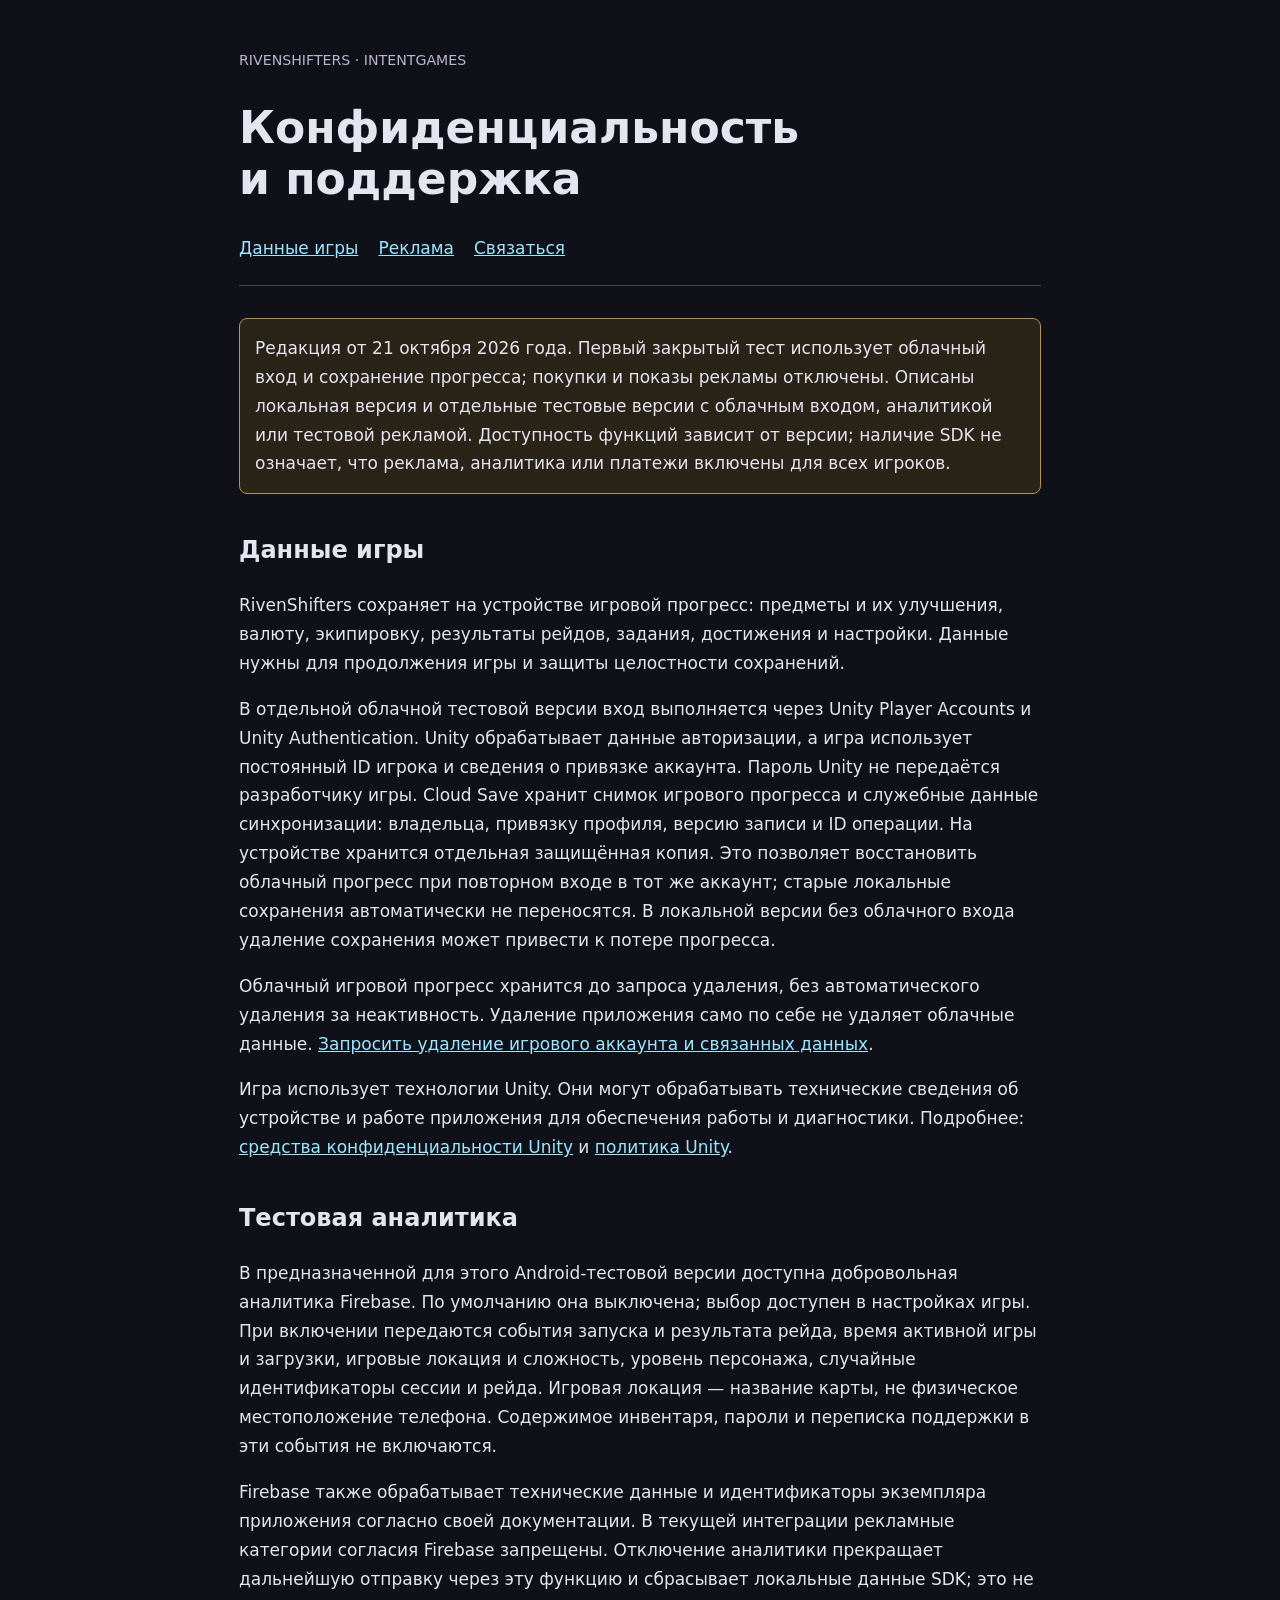
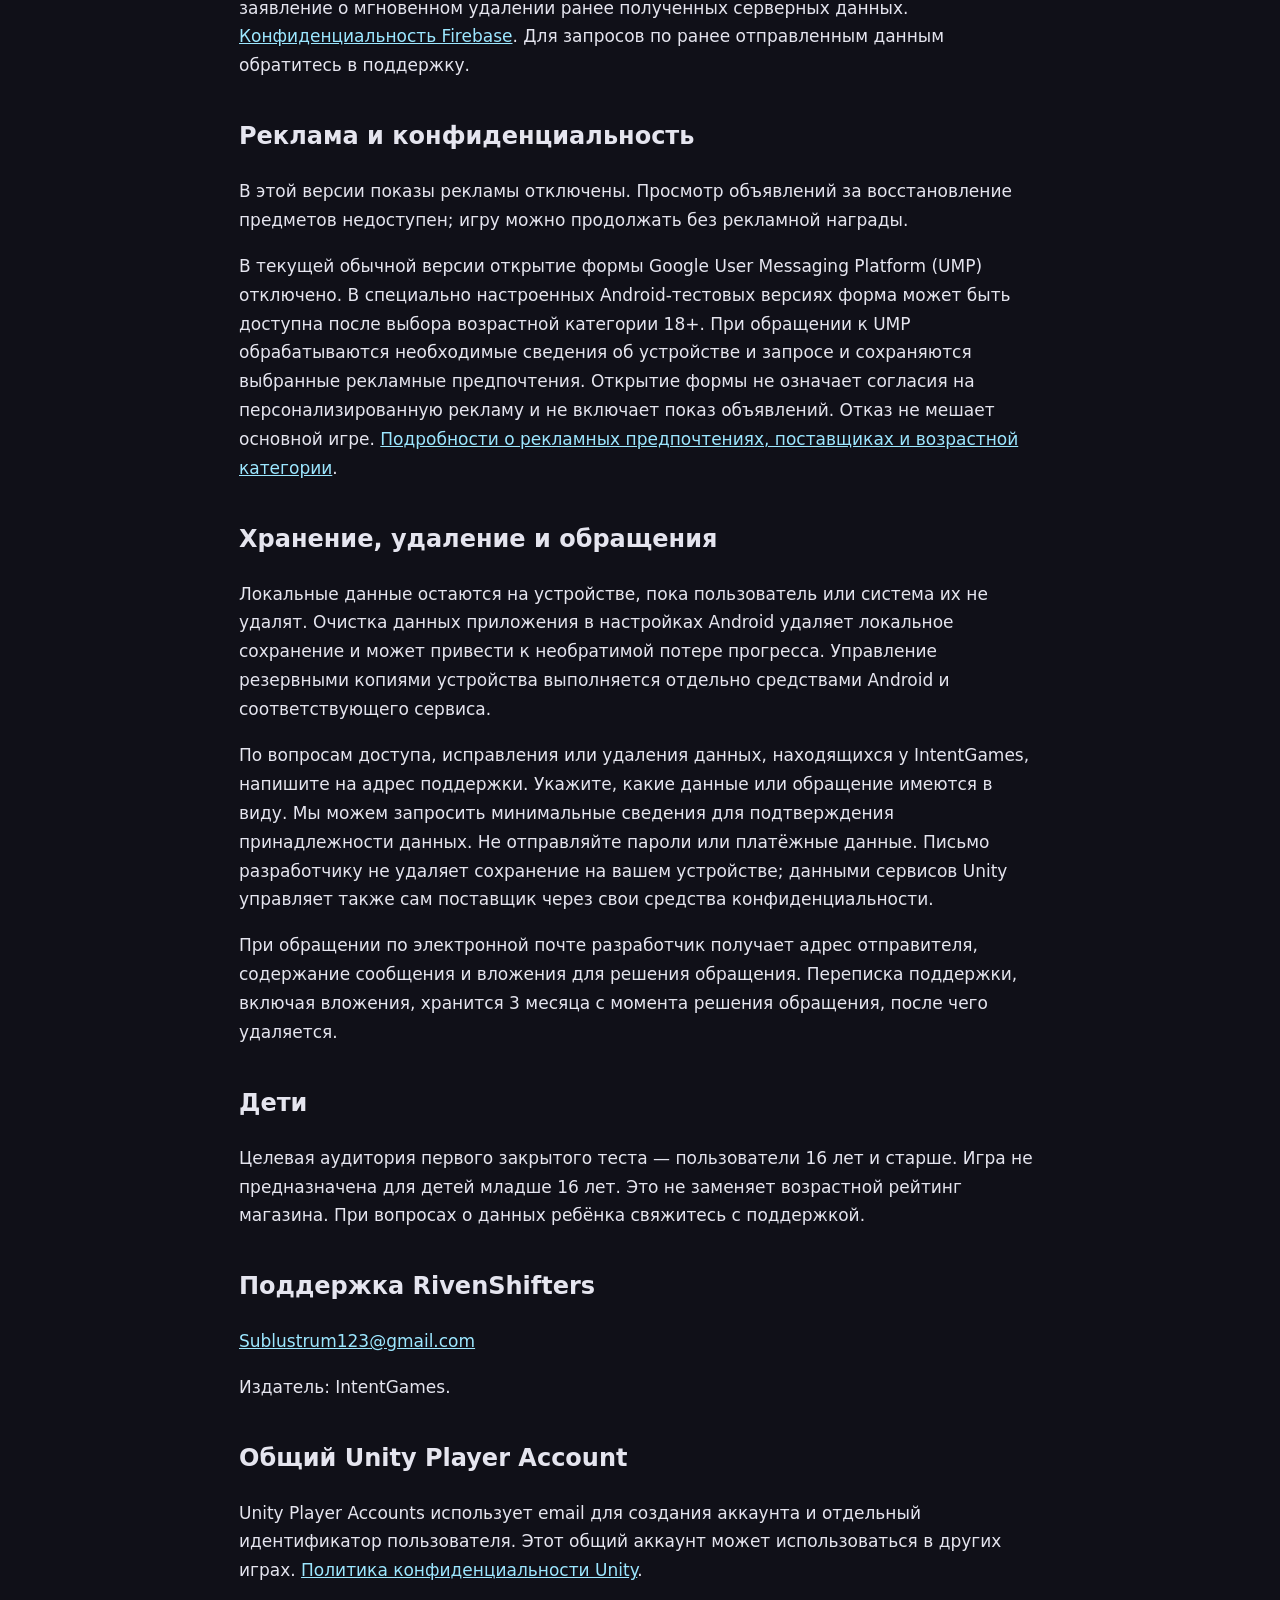
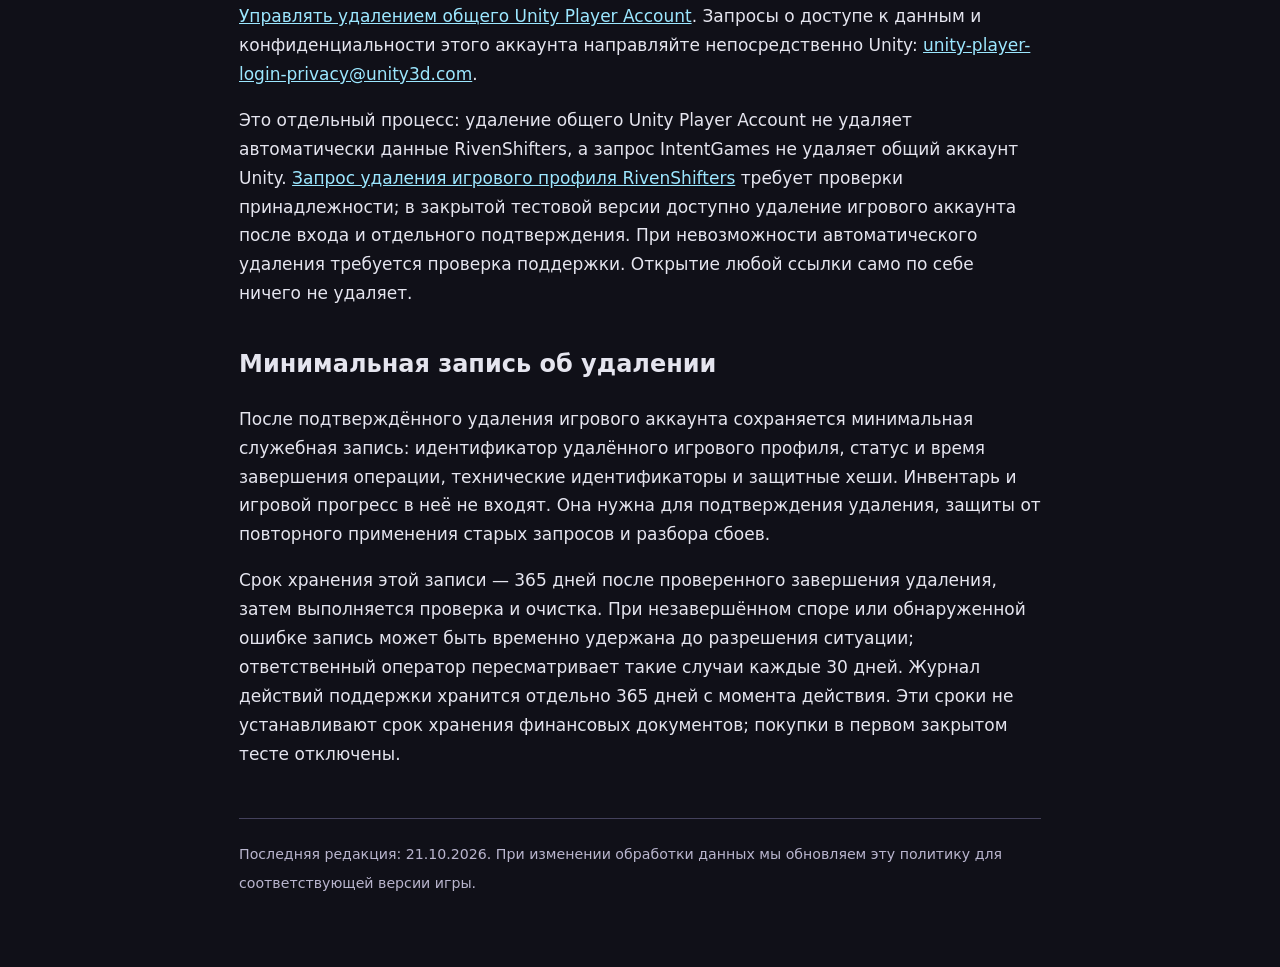
==== index.html @ ee4df98c "Clarify closed-test accounts, age audience and deletion retention" ====
<!doctype html>
<html lang="ru"><head><meta charset="utf-8"><meta name="viewport" content="width=device-width,initial-scale=1"><meta name="robots" content="noindex"><title>RivenShifters — конфиденциальность и поддержка</title>
<style>:root{color-scheme:dark}*{box-sizing:border-box}body{margin:0;background:#101018;color:#e5e5ef;font:17px/1.7 system-ui,sans-serif}main{max-width:850px;margin:auto;padding:45px 24px 70px}header{border-bottom:1px solid #44415c;padding-bottom:22px;margin-bottom:32px}h1{font-size:clamp(28px,6vw,44px);line-height:1.15}h2{font-size:24px;margin-top:36px}a{color:#9ce7ff}small{color:#b9b5ce}.notice{padding:15px;border:1px solid #ba924f;background:#292318;border-radius:8px}nav{display:flex;gap:20px;flex-wrap:wrap}section{scroll-margin-top:20px}footer{margin-top:50px;border-top:1px solid #44415c;padding-top:20px}</style></head>
<body><main><header><small>RIVENSHIFTERS · INTENTGAMES</small><h1>Конфиденциальность<br>и поддержка</h1><nav><a href="#privacy">Данные игры</a><a href="#ads">Реклама</a><a href="#contact">Связаться</a></nav></header>
<p class="notice">Редакция от 21 октября 2026 года. Первый закрытый тест использует облачный вход и сохранение прогресса; покупки и показы рекламы отключены. Описаны локальная версия и отдельные тестовые версии с облачным входом, аналитикой или тестовой рекламой. Доступность функций зависит от версии; наличие SDK не означает, что реклама, аналитика или платежи включены для всех игроков.</p>
<section id="privacy"><h2>Данные игры</h2><p>RivenShifters сохраняет на устройстве игровой прогресс: предметы и их улучшения, валюту, экипировку, результаты рейдов, задания, достижения и настройки. Данные нужны для продолжения игры и защиты целостности сохранений.</p><p>В отдельной облачной тестовой версии вход выполняется через Unity Player Accounts и Unity Authentication. Unity обрабатывает данные авторизации, а игра использует постоянный ID игрока и сведения о привязке аккаунта. Пароль Unity не передаётся разработчику игры. Cloud Save хранит снимок игрового прогресса и служебные данные синхронизации: владельца, привязку профиля, версию записи и ID операции. На устройстве хранится отдельная защищённая копия. Это позволяет восстановить облачный прогресс при повторном входе в тот же аккаунт; старые локальные сохранения автоматически не переносятся. В локальной версии без облачного входа удаление сохранения может привести к потере прогресса.</p><p>Облачный игровой прогресс хранится до запроса удаления, без автоматического удаления за неактивность. Удаление приложения само по себе не удаляет облачные данные. <a href="delete-account.html">Запросить удаление игрового аккаунта и связанных данных</a>.</p><p>Игра использует технологии Unity. Они могут обрабатывать технические сведения об устройстве и работе приложения для обеспечения работы и диагностики. Подробнее: <a href="https://unity.com/legal/game-player-and-app-user-privacy-faq">средства конфиденциальности Unity</a> и <a href="https://unity.com/legal/privacy-policy">политика Unity</a>.</p></section>
<section id="analytics"><h2>Тестовая аналитика</h2><p>В предназначенной для этого Android-тестовой версии доступна добровольная аналитика Firebase. По умолчанию она выключена; выбор доступен в настройках игры. При включении передаются события запуска и результата рейда, время активной игры и загрузки, игровые локация и сложность, уровень персонажа, случайные идентификаторы сессии и рейда. Игровая локация — название карты, не физическое местоположение телефона. Содержимое инвентаря, пароли и переписка поддержки в эти события не включаются.</p><p>Firebase также обрабатывает технические данные и идентификаторы экземпляра приложения согласно своей документации. В текущей интеграции рекламные категории согласия Firebase запрещены. Отключение аналитики прекращает дальнейшую отправку через эту функцию и сбрасывает локальные данные SDK; это не заявление о мгновенном удалении ранее полученных серверных данных. <a href="https://firebase.google.com/support/privacy">Конфиденциальность Firebase</a>. Для запросов по ранее отправленным данным обратитесь в поддержку.</p></section>
<section id="ads"><h2>Реклама и конфиденциальность</h2><p>В этой версии показы рекламы отключены. Просмотр объявлений за восстановление предметов недоступен; игру можно продолжать без рекламной награды.</p><p>В текущей обычной версии открытие формы Google User Messaging Platform (UMP) отключено. В специально настроенных Android-тестовых версиях форма может быть доступна после выбора возрастной категории 18+. При обращении к UMP обрабатываются необходимые сведения об устройстве и запросе и сохраняются выбранные рекламные предпочтения. Открытие формы не означает согласия на персонализированную рекламу и не включает показ объявлений. Отказ не мешает основной игре. <a href="rewarded-privacy.html">Подробности о рекламных предпочтениях, поставщиках и возрастной категории</a>.</p></section>
<section><h2>Хранение, удаление и обращения</h2><p>Локальные данные остаются на устройстве, пока пользователь или система их не удалят. Очистка данных приложения в настройках Android удаляет локальное сохранение и может привести к необратимой потере прогресса. Управление резервными копиями устройства выполняется отдельно средствами Android и соответствующего сервиса.</p><p>По вопросам доступа, исправления или удаления данных, находящихся у IntentGames, напишите на адрес поддержки. Укажите, какие данные или обращение имеются в виду. Мы можем запросить минимальные сведения для подтверждения принадлежности данных. Не отправляйте пароли или платёжные данные. Письмо разработчику не удаляет сохранение на вашем устройстве; данными сервисов Unity управляет также сам поставщик через свои средства конфиденциальности.</p><p>При обращении по электронной почте разработчик получает адрес отправителя, содержание сообщения и вложения для решения обращения. Переписка поддержки, включая вложения, хранится 3 месяца с момента решения обращения, после чего удаляется.</p></section>
<section><h2>Дети</h2><p>Целевая аудитория первого закрытого теста — пользователи 16 лет и старше. Игра не предназначена для детей младше 16 лет. Это не заменяет возрастной рейтинг магазина. При вопросах о данных ребёнка свяжитесь с поддержкой.</p></section>
<section id="contact"><h2>Поддержка RivenShifters</h2><p><a href="mailto:Sublustrum123@gmail.com">Sublustrum123@gmail.com</a></p><p>Издатель: IntentGames.</p></section>
<section id="unity-account"><h2>Общий Unity Player Account</h2><p>Unity Player Accounts использует email для создания аккаунта и отдельный идентификатор пользователя. Этот общий аккаунт может использоваться в других играх. <a href="https://unity.com/legal/privacy-policy">Политика конфиденциальности Unity</a>.</p><p><a href="https://player-account.unity.com/delete-account">Управлять удалением общего Unity Player Account</a>. Запросы о доступе к данным и конфиденциальности этого аккаунта направляйте непосредственно Unity: <a href="mailto:unity-player-login-privacy@unity3d.com">unity-player-login-privacy@unity3d.com</a>.</p><p>Это отдельный процесс: удаление общего Unity Player Account не удаляет автоматически данные RivenShifters, а запрос IntentGames не удаляет общий аккаунт Unity. <a href="delete-account.html">Запрос удаления игрового профиля RivenShifters</a> требует проверки принадлежности; в закрытой тестовой версии доступно удаление игрового аккаунта после входа и отдельного подтверждения. При невозможности автоматического удаления требуется проверка поддержки. Открытие любой ссылки само по себе ничего не удаляет.</p></section>
<section id="deletion-retention"><h2>Минимальная запись об удалении</h2><p>После подтверждённого удаления игрового аккаунта сохраняется минимальная служебная запись: идентификатор удалённого игрового профиля, статус и время завершения операции, технические идентификаторы и защитные хеши. Инвентарь и игровой прогресс в неё не входят. Она нужна для подтверждения удаления, защиты от повторного применения старых запросов и разбора сбоев.</p><p>Срок хранения этой записи — 365 дней после проверенного завершения удаления, затем выполняется проверка и очистка. При незавершённом споре или обнаруженной ошибке запись может быть временно удержана до разрешения ситуации; ответственный оператор пересматривает такие случаи каждые 30 дней. Журнал действий поддержки хранится отдельно 365 дней с момента действия. Эти сроки не устанавливают срок хранения финансовых документов; покупки в первом закрытом тесте отключены.</p></section><footer><small>Последняя редакция: 21.10.2026. При изменении обработки данных мы обновляем эту политику для соответствующей версии игры.</small></footer></main></body></html>
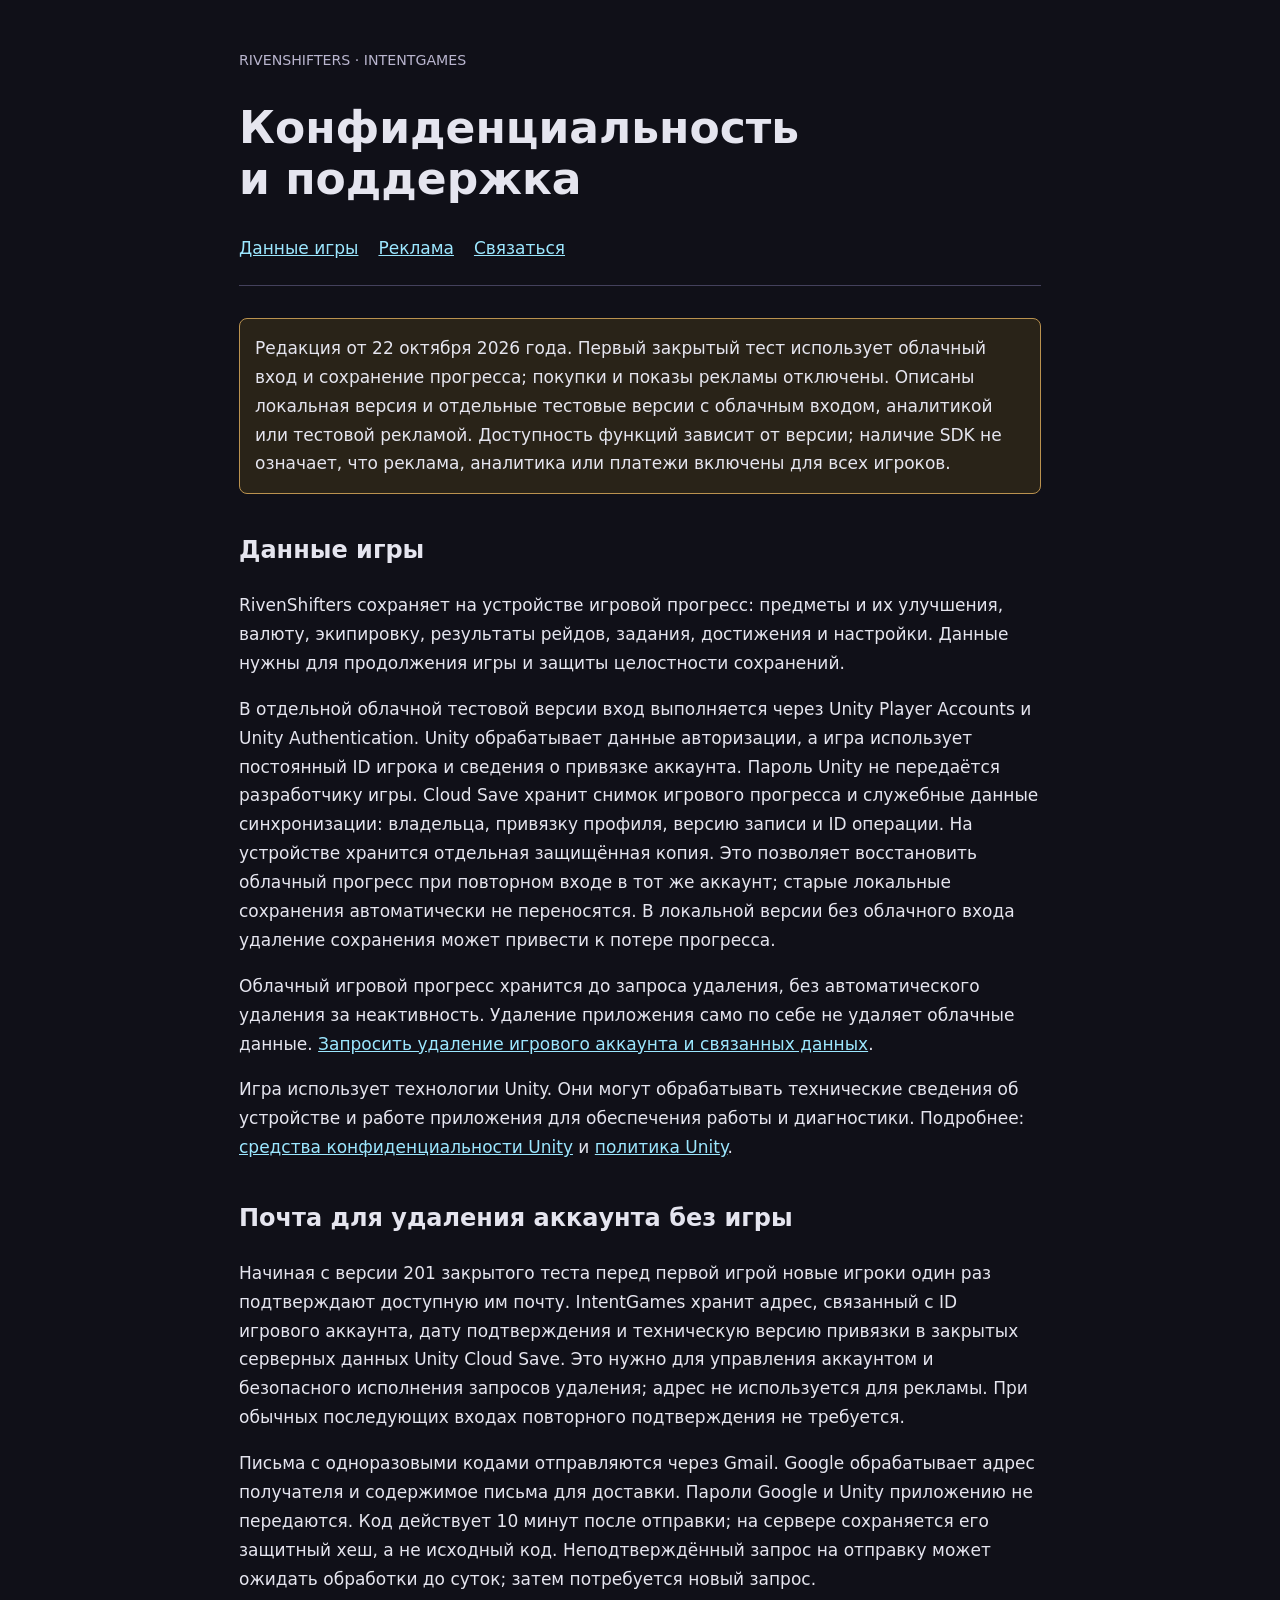
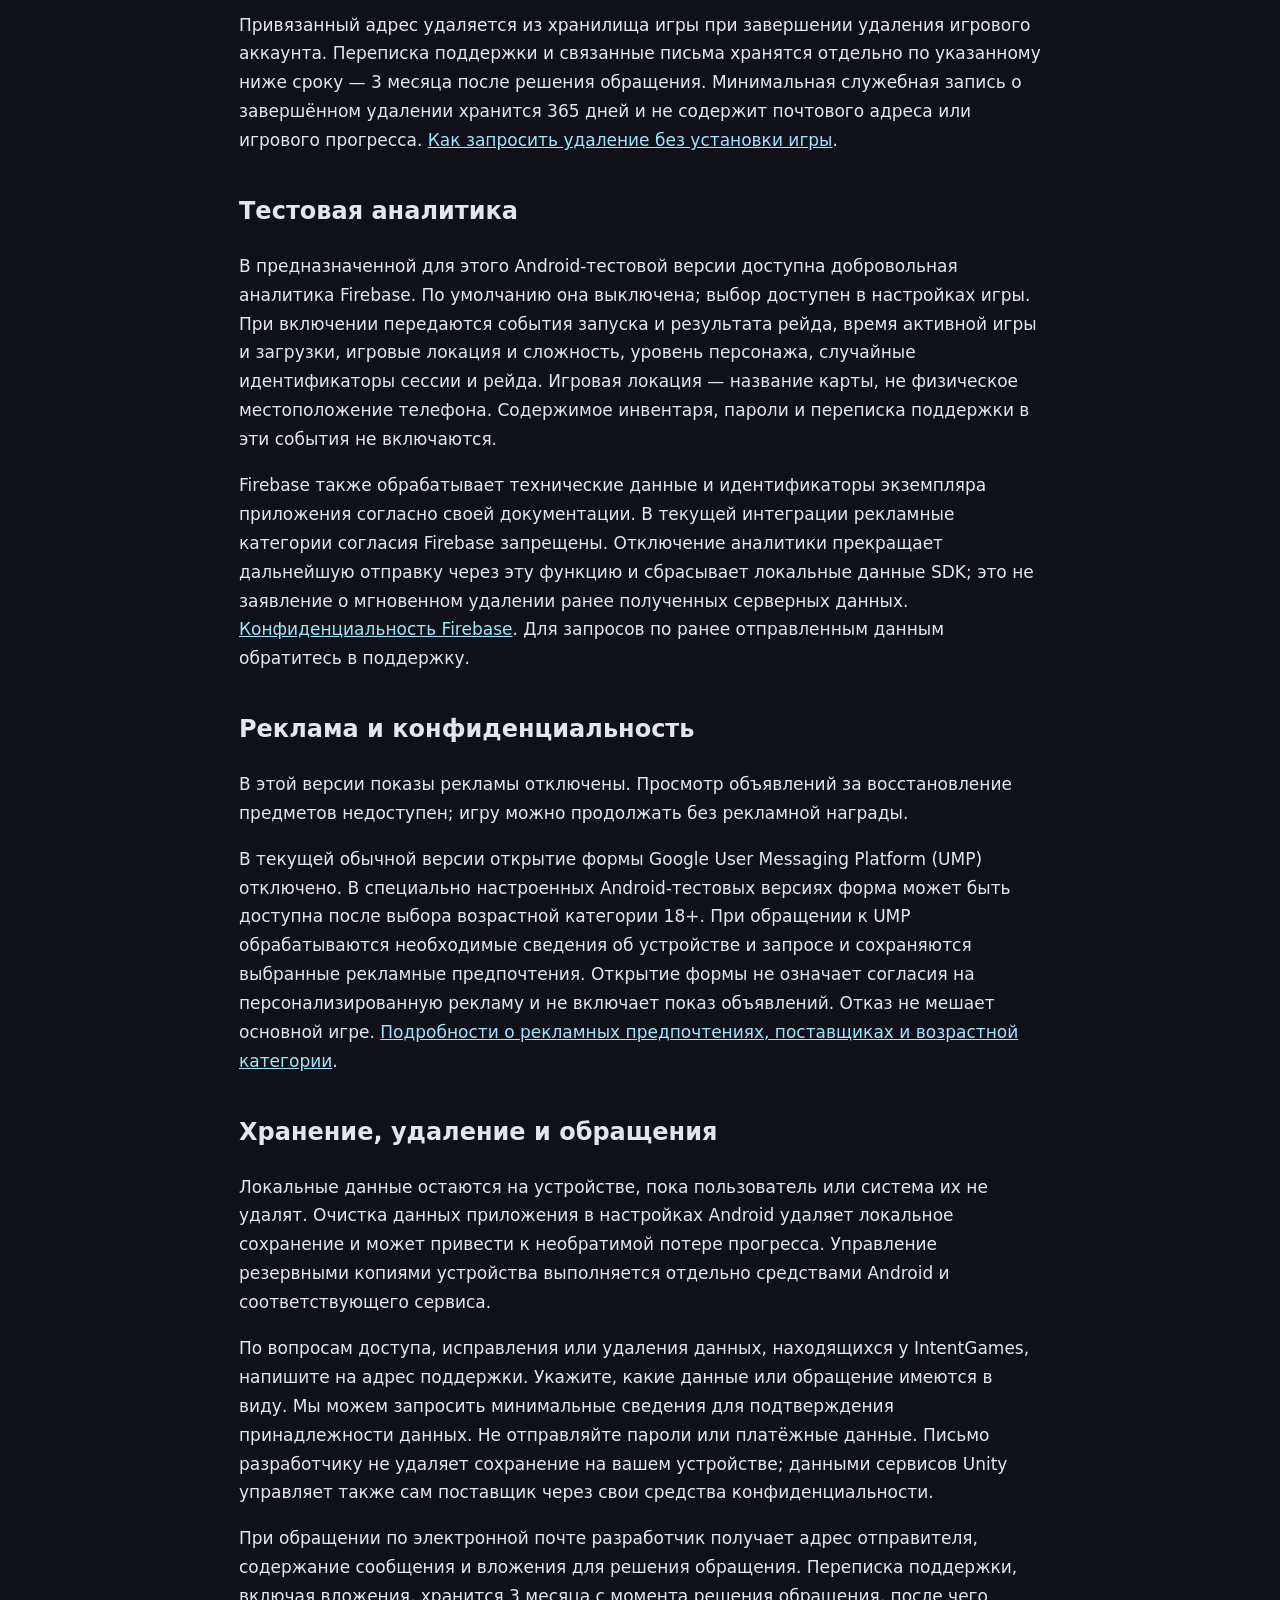
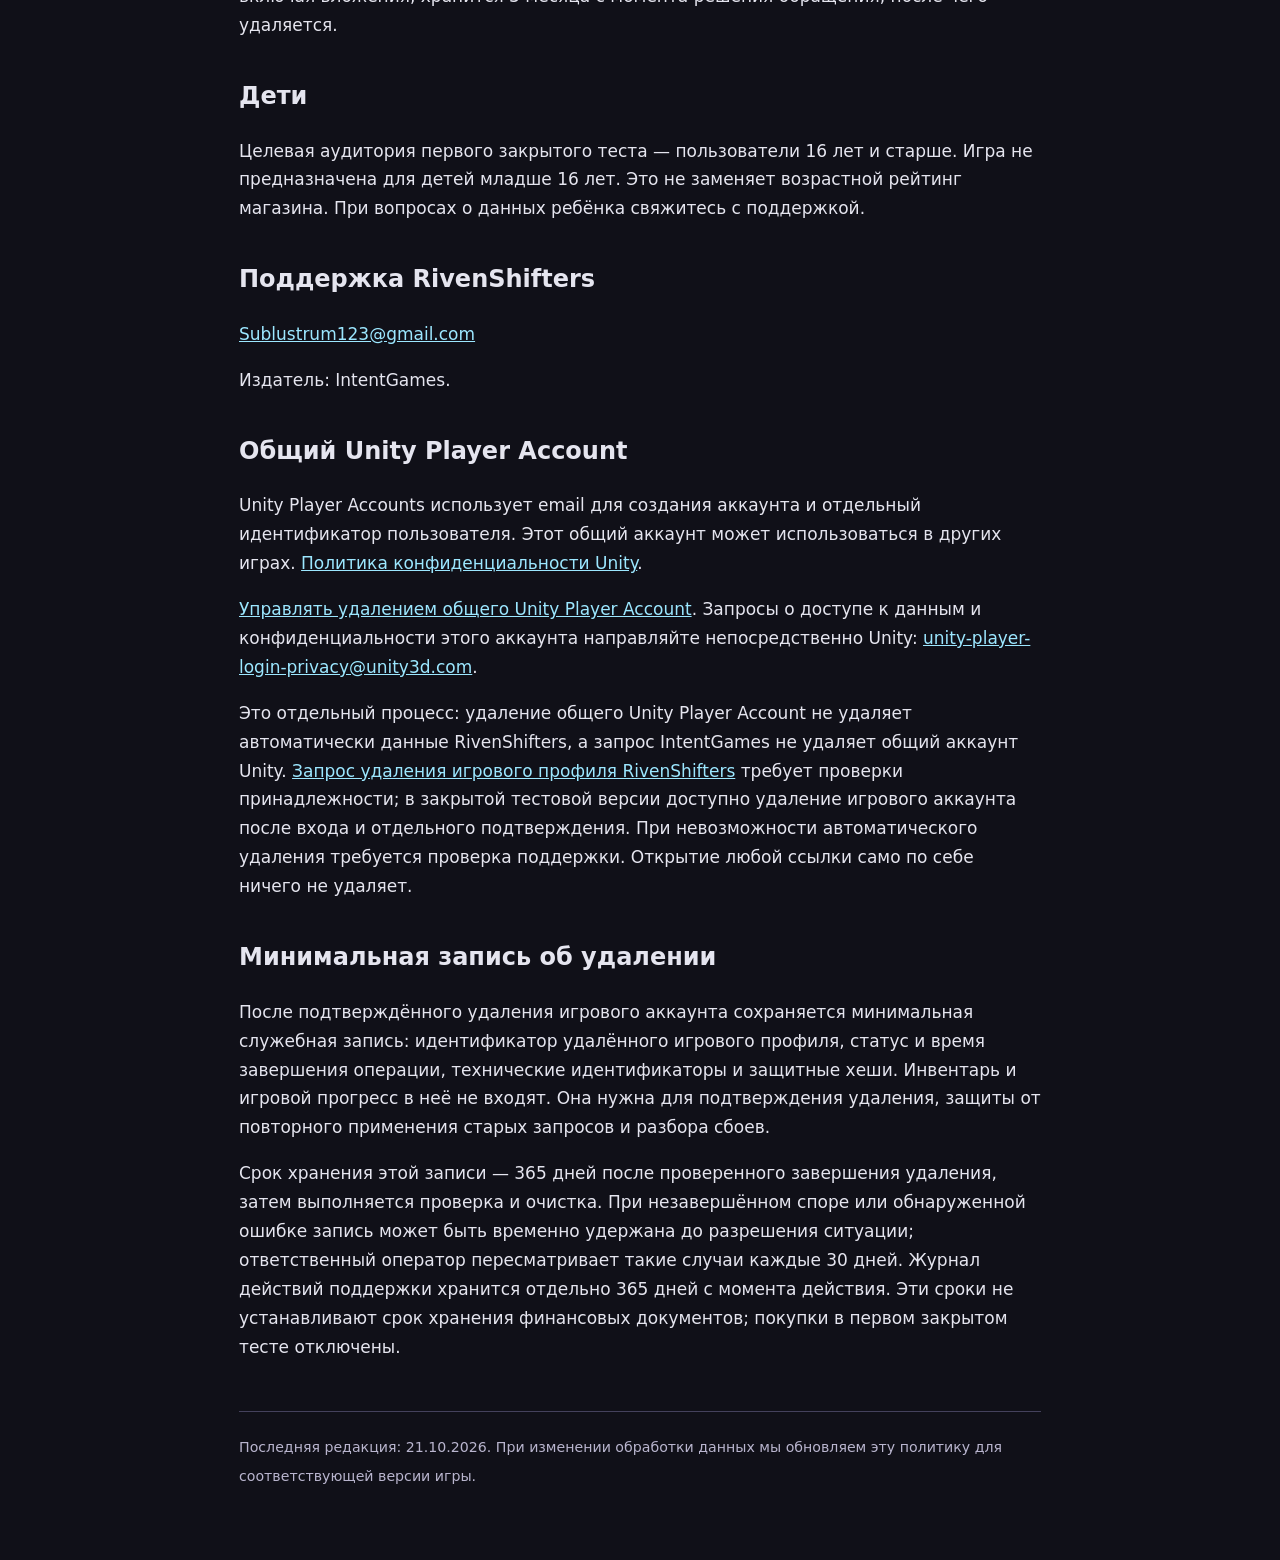
==== commit e2a7e567: "Disclose one-time recovery email verification and deletion handling" ====
--- a/index.html
+++ b/index.html
@@ -2,9 +2,9 @@
 <html lang="ru"><head><meta charset="utf-8"><meta name="viewport" content="width=device-width,initial-scale=1"><meta name="robots" content="noindex"><title>RivenShifters — конфиденциальность и поддержка</title>
 <style>:root{color-scheme:dark}*{box-sizing:border-box}body{margin:0;background:#101018;color:#e5e5ef;font:17px/1.7 system-ui,sans-serif}main{max-width:850px;margin:auto;padding:45px 24px 70px}header{border-bottom:1px solid #44415c;padding-bottom:22px;margin-bottom:32px}h1{font-size:clamp(28px,6vw,44px);line-height:1.15}h2{font-size:24px;margin-top:36px}a{color:#9ce7ff}small{color:#b9b5ce}.notice{padding:15px;border:1px solid #ba924f;background:#292318;border-radius:8px}nav{display:flex;gap:20px;flex-wrap:wrap}section{scroll-margin-top:20px}footer{margin-top:50px;border-top:1px solid #44415c;padding-top:20px}</style></head>
 <body><main><header><small>RIVENSHIFTERS · INTENTGAMES</small><h1>Конфиденциальность<br>и поддержка</h1><nav><a href="#privacy">Данные игры</a><a href="#ads">Реклама</a><a href="#contact">Связаться</a></nav></header>
-<p class="notice">Редакция от 21 октября 2026 года. Первый закрытый тест использует облачный вход и сохранение прогресса; покупки и показы рекламы отключены. Описаны локальная версия и отдельные тестовые версии с облачным входом, аналитикой или тестовой рекламой. Доступность функций зависит от версии; наличие SDK не означает, что реклама, аналитика или платежи включены для всех игроков.</p>
+<p class="notice">Редакция от 22 октября 2026 года. Первый закрытый тест использует облачный вход и сохранение прогресса; покупки и показы рекламы отключены. Описаны локальная версия и отдельные тестовые версии с облачным входом, аналитикой или тестовой рекламой. Доступность функций зависит от версии; наличие SDK не означает, что реклама, аналитика или платежи включены для всех игроков.</p>
 <section id="privacy"><h2>Данные игры</h2><p>RivenShifters сохраняет на устройстве игровой прогресс: предметы и их улучшения, валюту, экипировку, результаты рейдов, задания, достижения и настройки. Данные нужны для продолжения игры и защиты целостности сохранений.</p><p>В отдельной облачной тестовой версии вход выполняется через Unity Player Accounts и Unity Authentication. Unity обрабатывает данные авторизации, а игра использует постоянный ID игрока и сведения о привязке аккаунта. Пароль Unity не передаётся разработчику игры. Cloud Save хранит снимок игрового прогресса и служебные данные синхронизации: владельца, привязку профиля, версию записи и ID операции. На устройстве хранится отдельная защищённая копия. Это позволяет восстановить облачный прогресс при повторном входе в тот же аккаунт; старые локальные сохранения автоматически не переносятся. В локальной версии без облачного входа удаление сохранения может привести к потере прогресса.</p><p>Облачный игровой прогресс хранится до запроса удаления, без автоматического удаления за неактивность. Удаление приложения само по себе не удаляет облачные данные. <a href="delete-account.html">Запросить удаление игрового аккаунта и связанных данных</a>.</p><p>Игра использует технологии Unity. Они могут обрабатывать технические сведения об устройстве и работе приложения для обеспечения работы и диагностики. Подробнее: <a href="https://unity.com/legal/game-player-and-app-user-privacy-faq">средства конфиденциальности Unity</a> и <a href="https://unity.com/legal/privacy-policy">политика Unity</a>.</p></section>
-<section id="analytics"><h2>Тестовая аналитика</h2><p>В предназначенной для этого Android-тестовой версии доступна добровольная аналитика Firebase. По умолчанию она выключена; выбор доступен в настройках игры. При включении передаются события запуска и результата рейда, время активной игры и загрузки, игровые локация и сложность, уровень персонажа, случайные идентификаторы сессии и рейда. Игровая локация — название карты, не физическое местоположение телефона. Содержимое инвентаря, пароли и переписка поддержки в эти события не включаются.</p><p>Firebase также обрабатывает технические данные и идентификаторы экземпляра приложения согласно своей документации. В текущей интеграции рекламные категории согласия Firebase запрещены. Отключение аналитики прекращает дальнейшую отправку через эту функцию и сбрасывает локальные данные SDK; это не заявление о мгновенном удалении ранее полученных серверных данных. <a href="https://firebase.google.com/support/privacy">Конфиденциальность Firebase</a>. Для запросов по ранее отправленным данным обратитесь в поддержку.</p></section>
+<section id="recovery-email"><h2>Почта для удаления аккаунта без игры</h2><p>Начиная с версии 201 закрытого теста перед первой игрой новые игроки один раз подтверждают доступную им почту. IntentGames хранит адрес, связанный с ID игрового аккаунта, дату подтверждения и техническую версию привязки в закрытых серверных данных Unity Cloud Save. Это нужно для управления аккаунтом и безопасного исполнения запросов удаления; адрес не используется для рекламы. При обычных последующих входах повторного подтверждения не требуется.</p><p>Письма с одноразовыми кодами отправляются через Gmail. Google обрабатывает адрес получателя и содержимое письма для доставки. Пароли Google и Unity приложению не передаются. Код действует 10 минут после отправки; на сервере сохраняется его защитный хеш, а не исходный код. Неподтверждённый запрос на отправку может ожидать обработки до суток; затем потребуется новый запрос.</p><p>Привязанный адрес удаляется из хранилища игры при завершении удаления игрового аккаунта. Переписка поддержки и связанные письма хранятся отдельно по указанному ниже сроку — 3 месяца после решения обращения. Минимальная служебная запись о завершённом удалении хранится 365 дней и не содержит почтового адреса или игрового прогресса. <a href="delete-account.html">Как запросить удаление без установки игры</a>.</p></section><section id="analytics"><h2>Тестовая аналитика</h2><p>В предназначенной для этого Android-тестовой версии доступна добровольная аналитика Firebase. По умолчанию она выключена; выбор доступен в настройках игры. При включении передаются события запуска и результата рейда, время активной игры и загрузки, игровые локация и сложность, уровень персонажа, случайные идентификаторы сессии и рейда. Игровая локация — название карты, не физическое местоположение телефона. Содержимое инвентаря, пароли и переписка поддержки в эти события не включаются.</p><p>Firebase также обрабатывает технические данные и идентификаторы экземпляра приложения согласно своей документации. В текущей интеграции рекламные категории согласия Firebase запрещены. Отключение аналитики прекращает дальнейшую отправку через эту функцию и сбрасывает локальные данные SDK; это не заявление о мгновенном удалении ранее полученных серверных данных. <a href="https://firebase.google.com/support/privacy">Конфиденциальность Firebase</a>. Для запросов по ранее отправленным данным обратитесь в поддержку.</p></section>
 <section id="ads"><h2>Реклама и конфиденциальность</h2><p>В этой версии показы рекламы отключены. Просмотр объявлений за восстановление предметов недоступен; игру можно продолжать без рекламной награды.</p><p>В текущей обычной версии открытие формы Google User Messaging Platform (UMP) отключено. В специально настроенных Android-тестовых версиях форма может быть доступна после выбора возрастной категории 18+. При обращении к UMP обрабатываются необходимые сведения об устройстве и запросе и сохраняются выбранные рекламные предпочтения. Открытие формы не означает согласия на персонализированную рекламу и не включает показ объявлений. Отказ не мешает основной игре. <a href="rewarded-privacy.html">Подробности о рекламных предпочтениях, поставщиках и возрастной категории</a>.</p></section>
 <section><h2>Хранение, удаление и обращения</h2><p>Локальные данные остаются на устройстве, пока пользователь или система их не удалят. Очистка данных приложения в настройках Android удаляет локальное сохранение и может привести к необратимой потере прогресса. Управление резервными копиями устройства выполняется отдельно средствами Android и соответствующего сервиса.</p><p>По вопросам доступа, исправления или удаления данных, находящихся у IntentGames, напишите на адрес поддержки. Укажите, какие данные или обращение имеются в виду. Мы можем запросить минимальные сведения для подтверждения принадлежности данных. Не отправляйте пароли или платёжные данные. Письмо разработчику не удаляет сохранение на вашем устройстве; данными сервисов Unity управляет также сам поставщик через свои средства конфиденциальности.</p><p>При обращении по электронной почте разработчик получает адрес отправителя, содержание сообщения и вложения для решения обращения. Переписка поддержки, включая вложения, хранится 3 месяца с момента решения обращения, после чего удаляется.</p></section>
 <section><h2>Дети</h2><p>Целевая аудитория первого закрытого теста — пользователи 16 лет и старше. Игра не предназначена для детей младше 16 лет. Это не заменяет возрастной рейтинг магазина. При вопросах о данных ребёнка свяжитесь с поддержкой.</p></section>
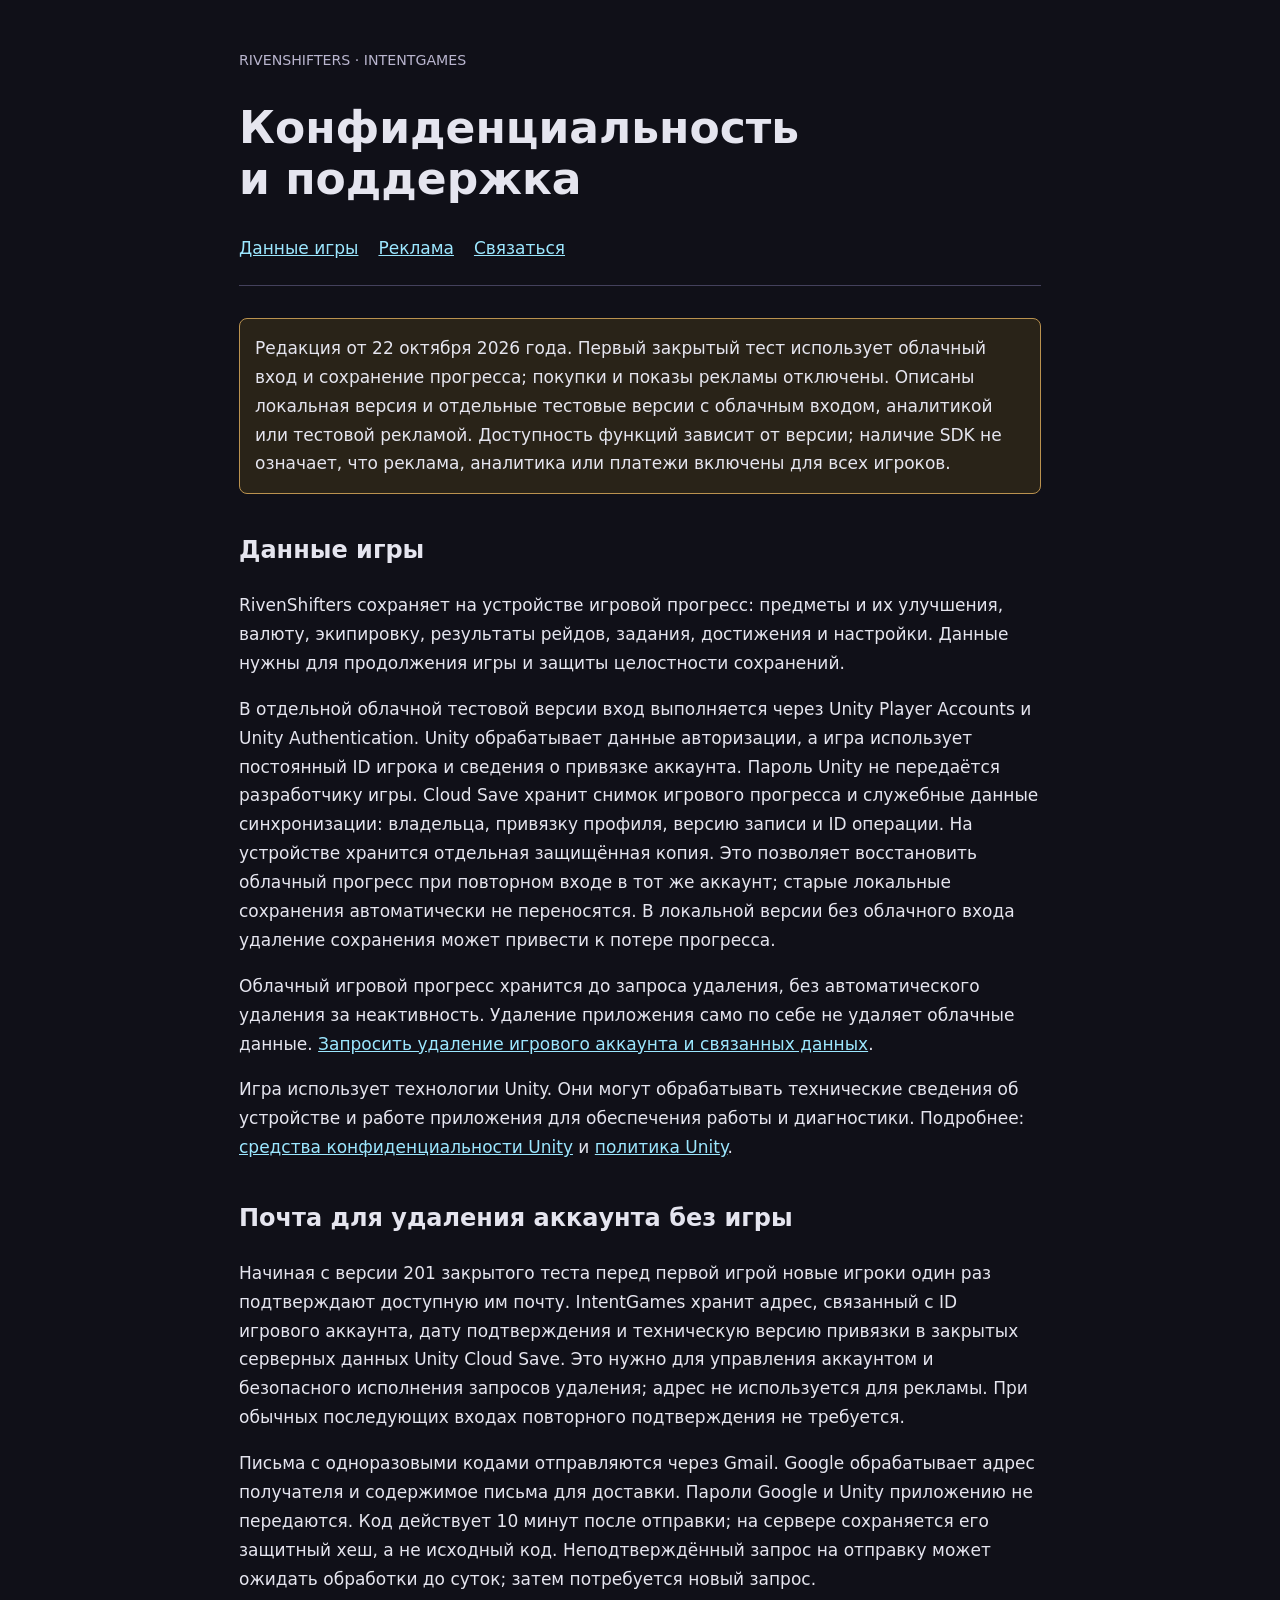
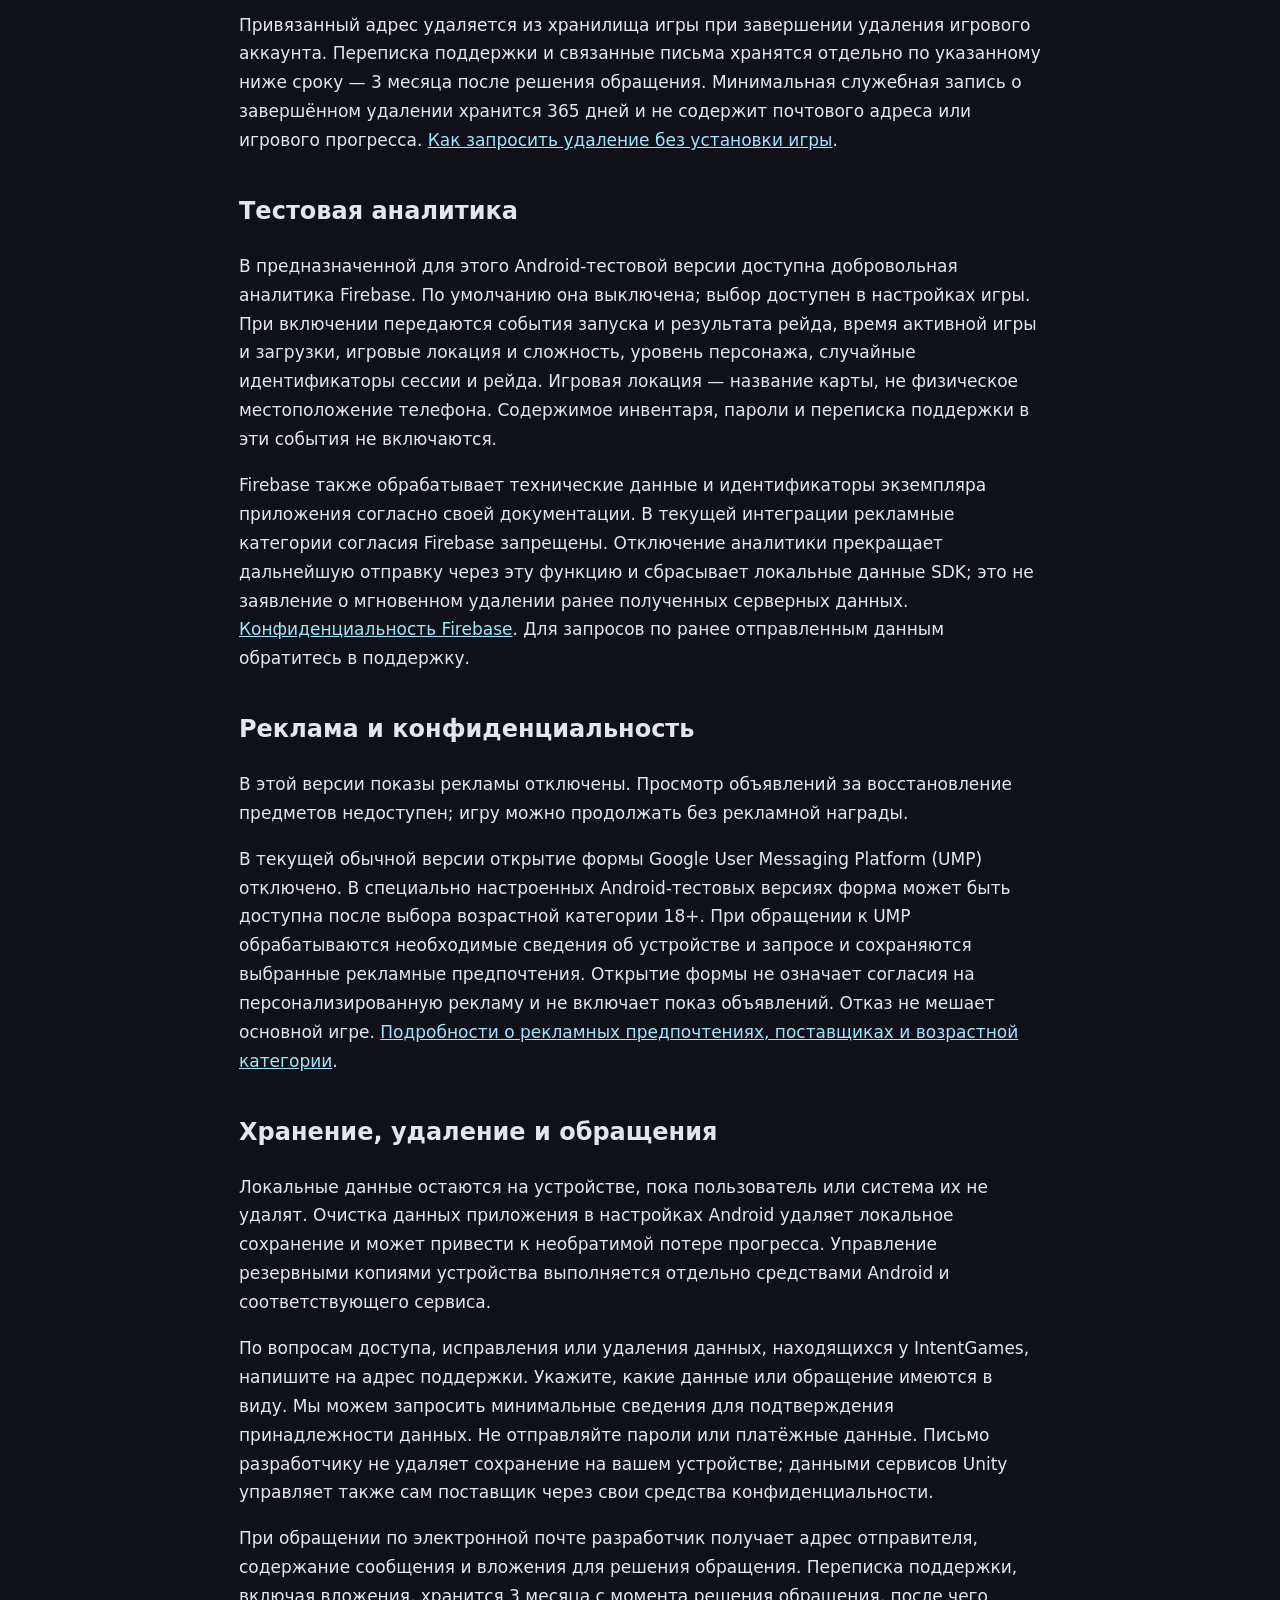
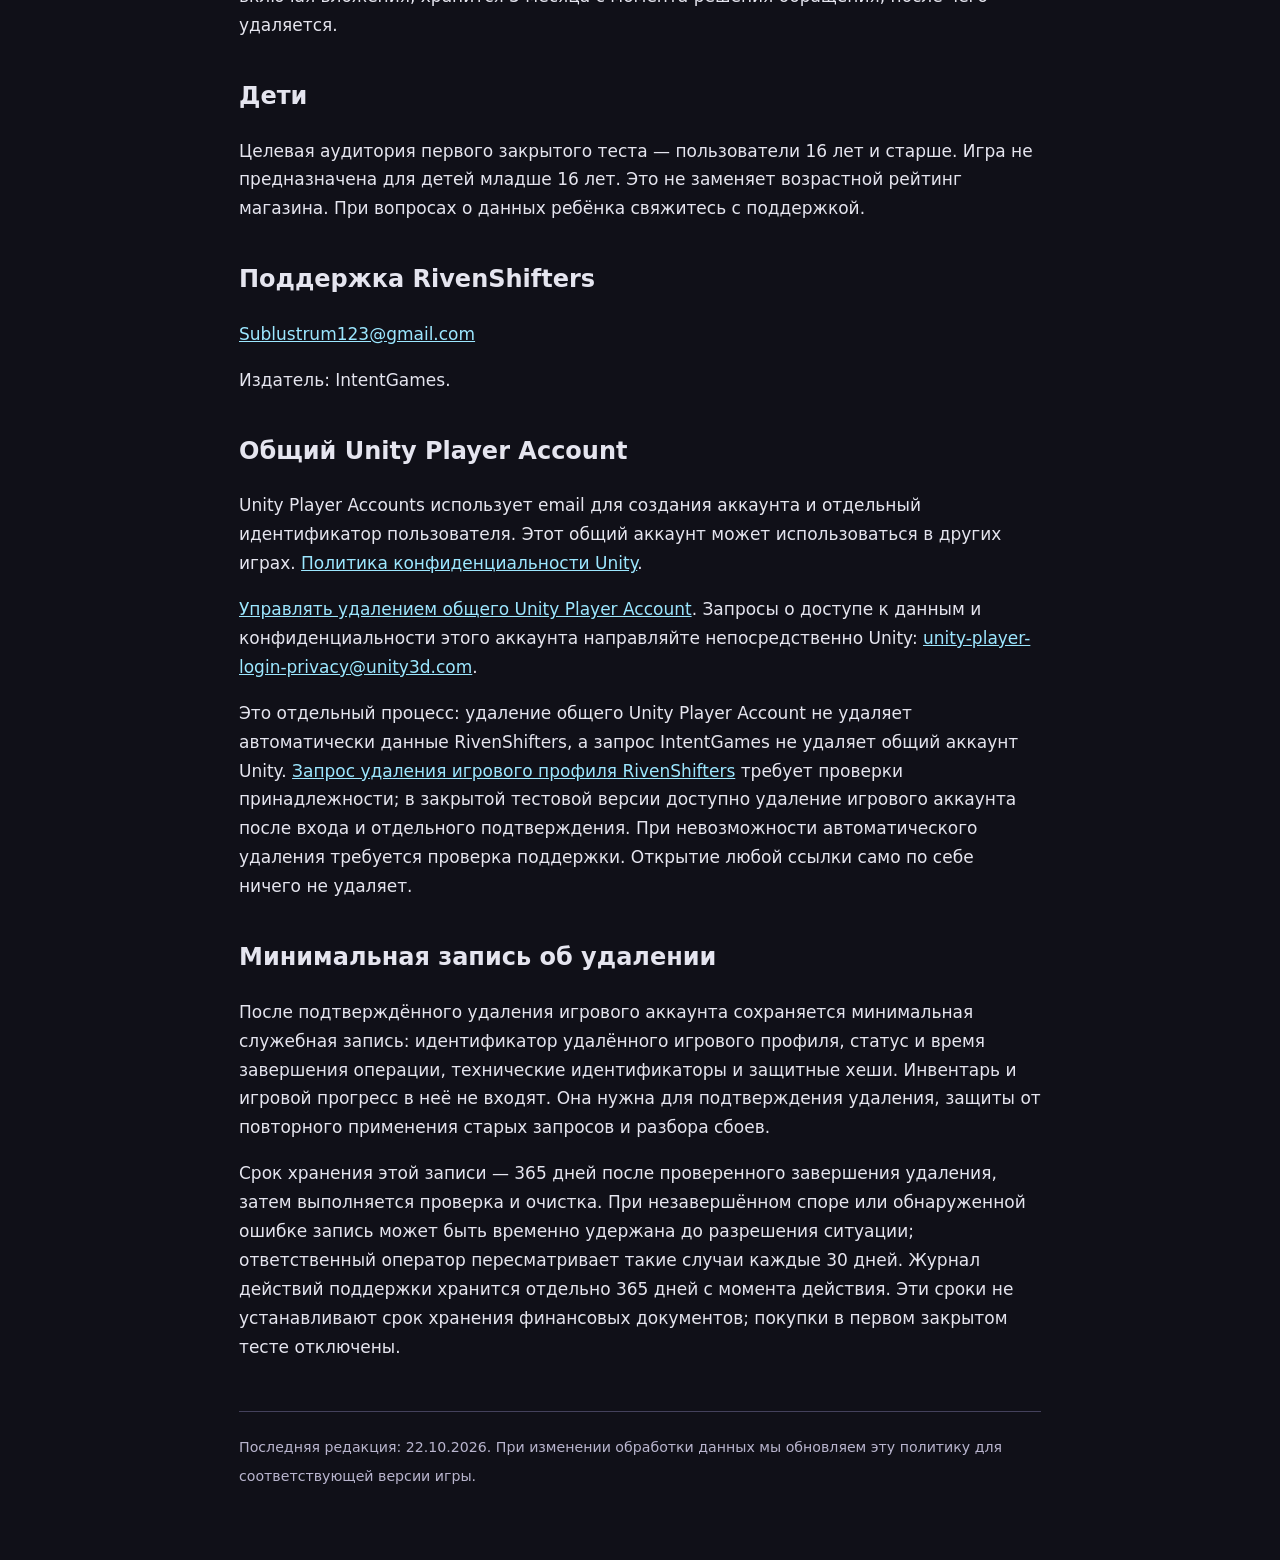
==== commit f6113c5f: "Align privacy revision date with October 22 update" ====
--- a/index.html
+++ b/index.html
@@ -10,7 +10,7 @@
 <section><h2>Дети</h2><p>Целевая аудитория первого закрытого теста — пользователи 16 лет и старше. Игра не предназначена для детей младше 16 лет. Это не заменяет возрастной рейтинг магазина. При вопросах о данных ребёнка свяжитесь с поддержкой.</p></section>
 <section id="contact"><h2>Поддержка RivenShifters</h2><p><a href="mailto:Sublustrum123@gmail.com">Sublustrum123@gmail.com</a></p><p>Издатель: IntentGames.</p></section>
 <section id="unity-account"><h2>Общий Unity Player Account</h2><p>Unity Player Accounts использует email для создания аккаунта и отдельный идентификатор пользователя. Этот общий аккаунт может использоваться в других играх. <a href="https://unity.com/legal/privacy-policy">Политика конфиденциальности Unity</a>.</p><p><a href="https://player-account.unity.com/delete-account">Управлять удалением общего Unity Player Account</a>. Запросы о доступе к данным и конфиденциальности этого аккаунта направляйте непосредственно Unity: <a href="mailto:unity-player-login-privacy@unity3d.com">unity-player-login-privacy@unity3d.com</a>.</p><p>Это отдельный процесс: удаление общего Unity Player Account не удаляет автоматически данные RivenShifters, а запрос IntentGames не удаляет общий аккаунт Unity. <a href="delete-account.html">Запрос удаления игрового профиля RivenShifters</a> требует проверки принадлежности; в закрытой тестовой версии доступно удаление игрового аккаунта после входа и отдельного подтверждения. При невозможности автоматического удаления требуется проверка поддержки. Открытие любой ссылки само по себе ничего не удаляет.</p></section>
-<section id="deletion-retention"><h2>Минимальная запись об удалении</h2><p>После подтверждённого удаления игрового аккаунта сохраняется минимальная служебная запись: идентификатор удалённого игрового профиля, статус и время завершения операции, технические идентификаторы и защитные хеши. Инвентарь и игровой прогресс в неё не входят. Она нужна для подтверждения удаления, защиты от повторного применения старых запросов и разбора сбоев.</p><p>Срок хранения этой записи — 365 дней после проверенного завершения удаления, затем выполняется проверка и очистка. При незавершённом споре или обнаруженной ошибке запись может быть временно удержана до разрешения ситуации; ответственный оператор пересматривает такие случаи каждые 30 дней. Журнал действий поддержки хранится отдельно 365 дней с момента действия. Эти сроки не устанавливают срок хранения финансовых документов; покупки в первом закрытом тесте отключены.</p></section><footer><small>Последняя редакция: 21.10.2026. При изменении обработки данных мы обновляем эту политику для соответствующей версии игры.</small></footer></main></body></html>
+<section id="deletion-retention"><h2>Минимальная запись об удалении</h2><p>После подтверждённого удаления игрового аккаунта сохраняется минимальная служебная запись: идентификатор удалённого игрового профиля, статус и время завершения операции, технические идентификаторы и защитные хеши. Инвентарь и игровой прогресс в неё не входят. Она нужна для подтверждения удаления, защиты от повторного применения старых запросов и разбора сбоев.</p><p>Срок хранения этой записи — 365 дней после проверенного завершения удаления, затем выполняется проверка и очистка. При незавершённом споре или обнаруженной ошибке запись может быть временно удержана до разрешения ситуации; ответственный оператор пересматривает такие случаи каждые 30 дней. Журнал действий поддержки хранится отдельно 365 дней с момента действия. Эти сроки не устанавливают срок хранения финансовых документов; покупки в первом закрытом тесте отключены.</p></section><footer><small>Последняя редакция: 22.10.2026. При изменении обработки данных мы обновляем эту политику для соответствующей версии игры.</small></footer></main></body></html>
 
 
 
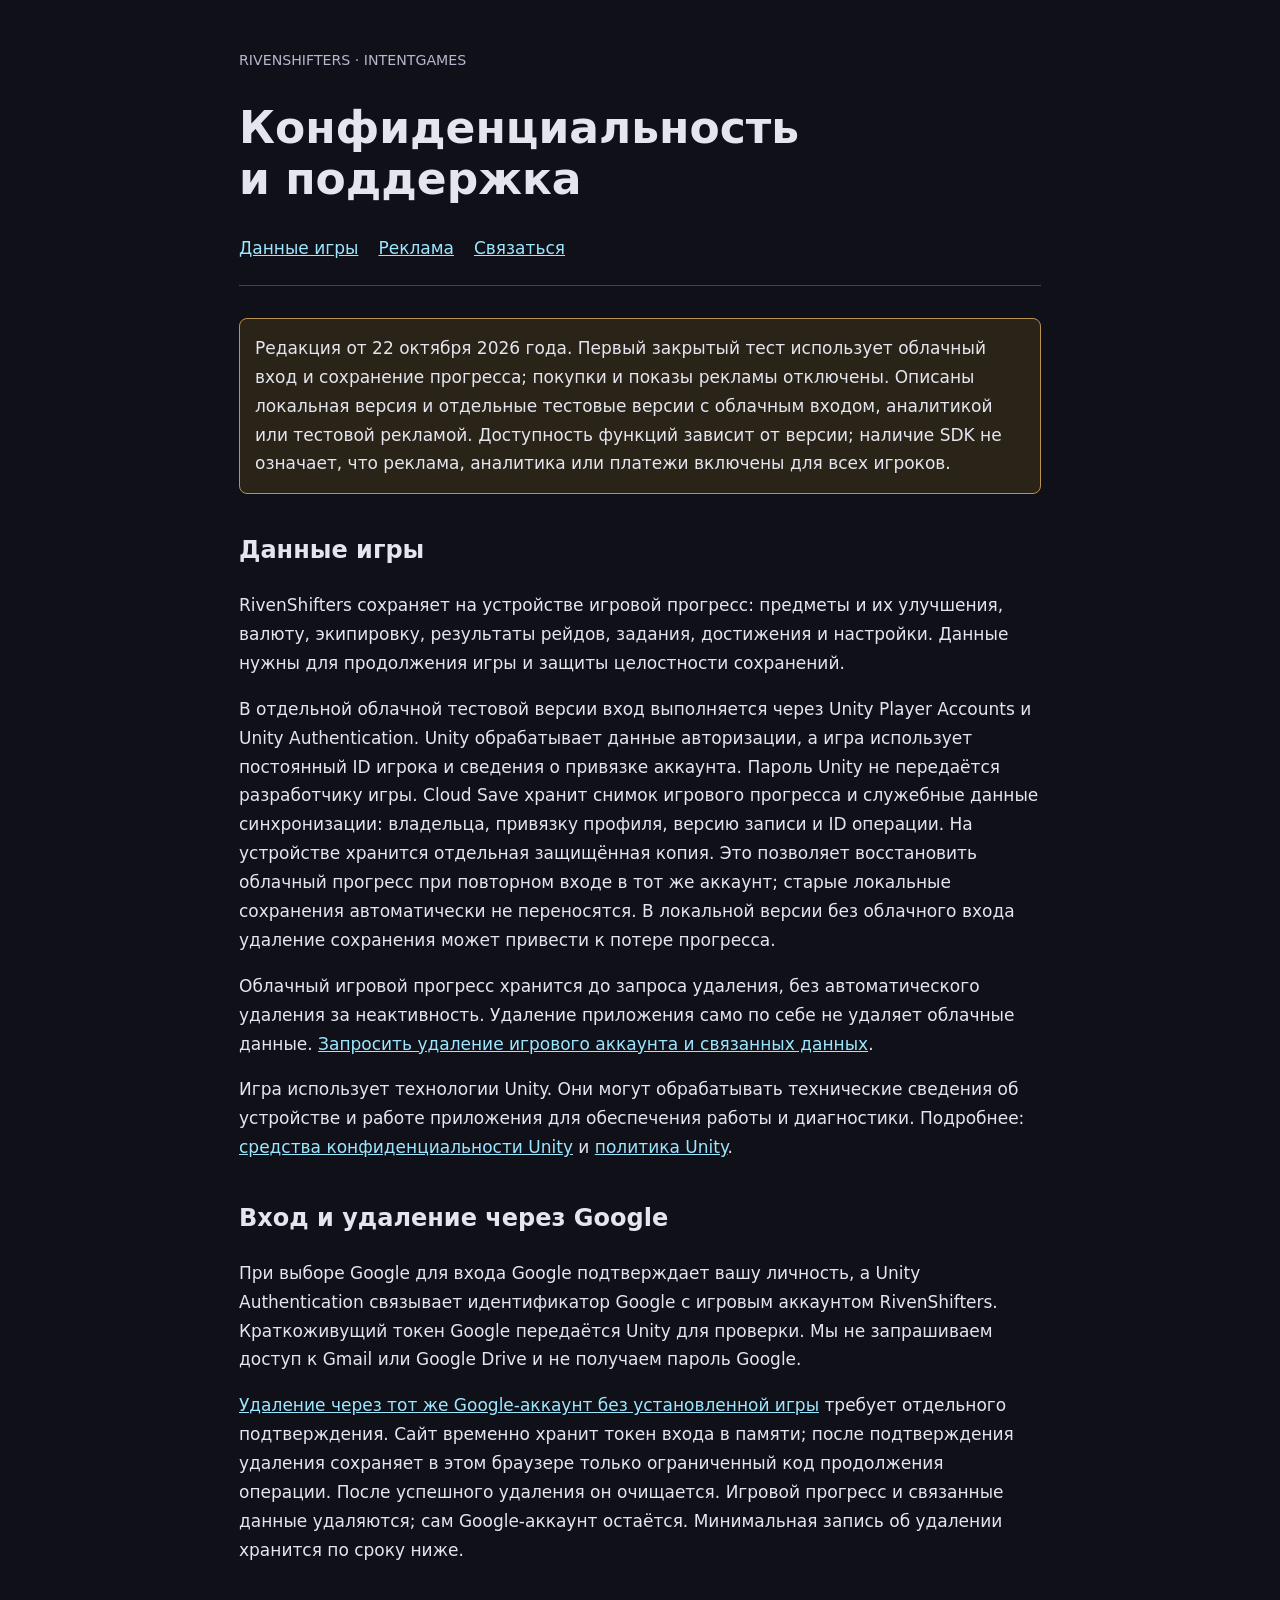
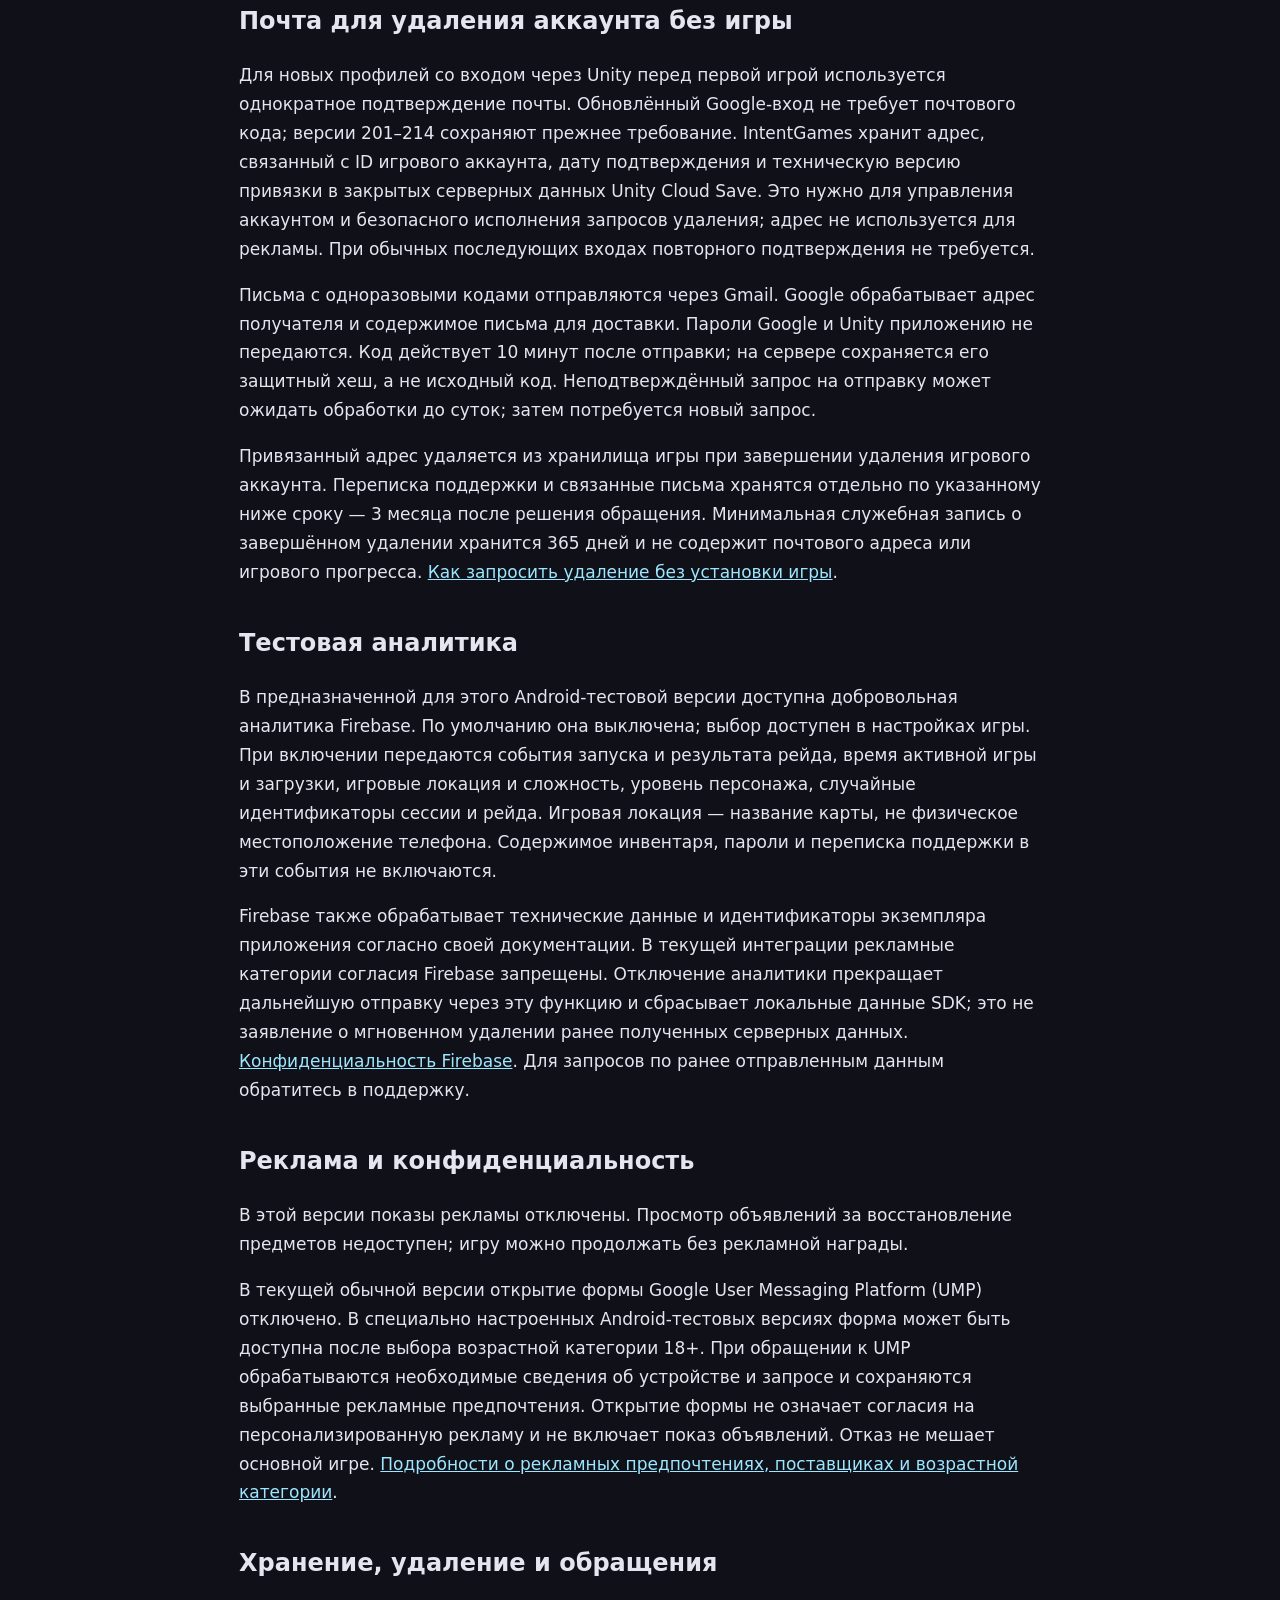
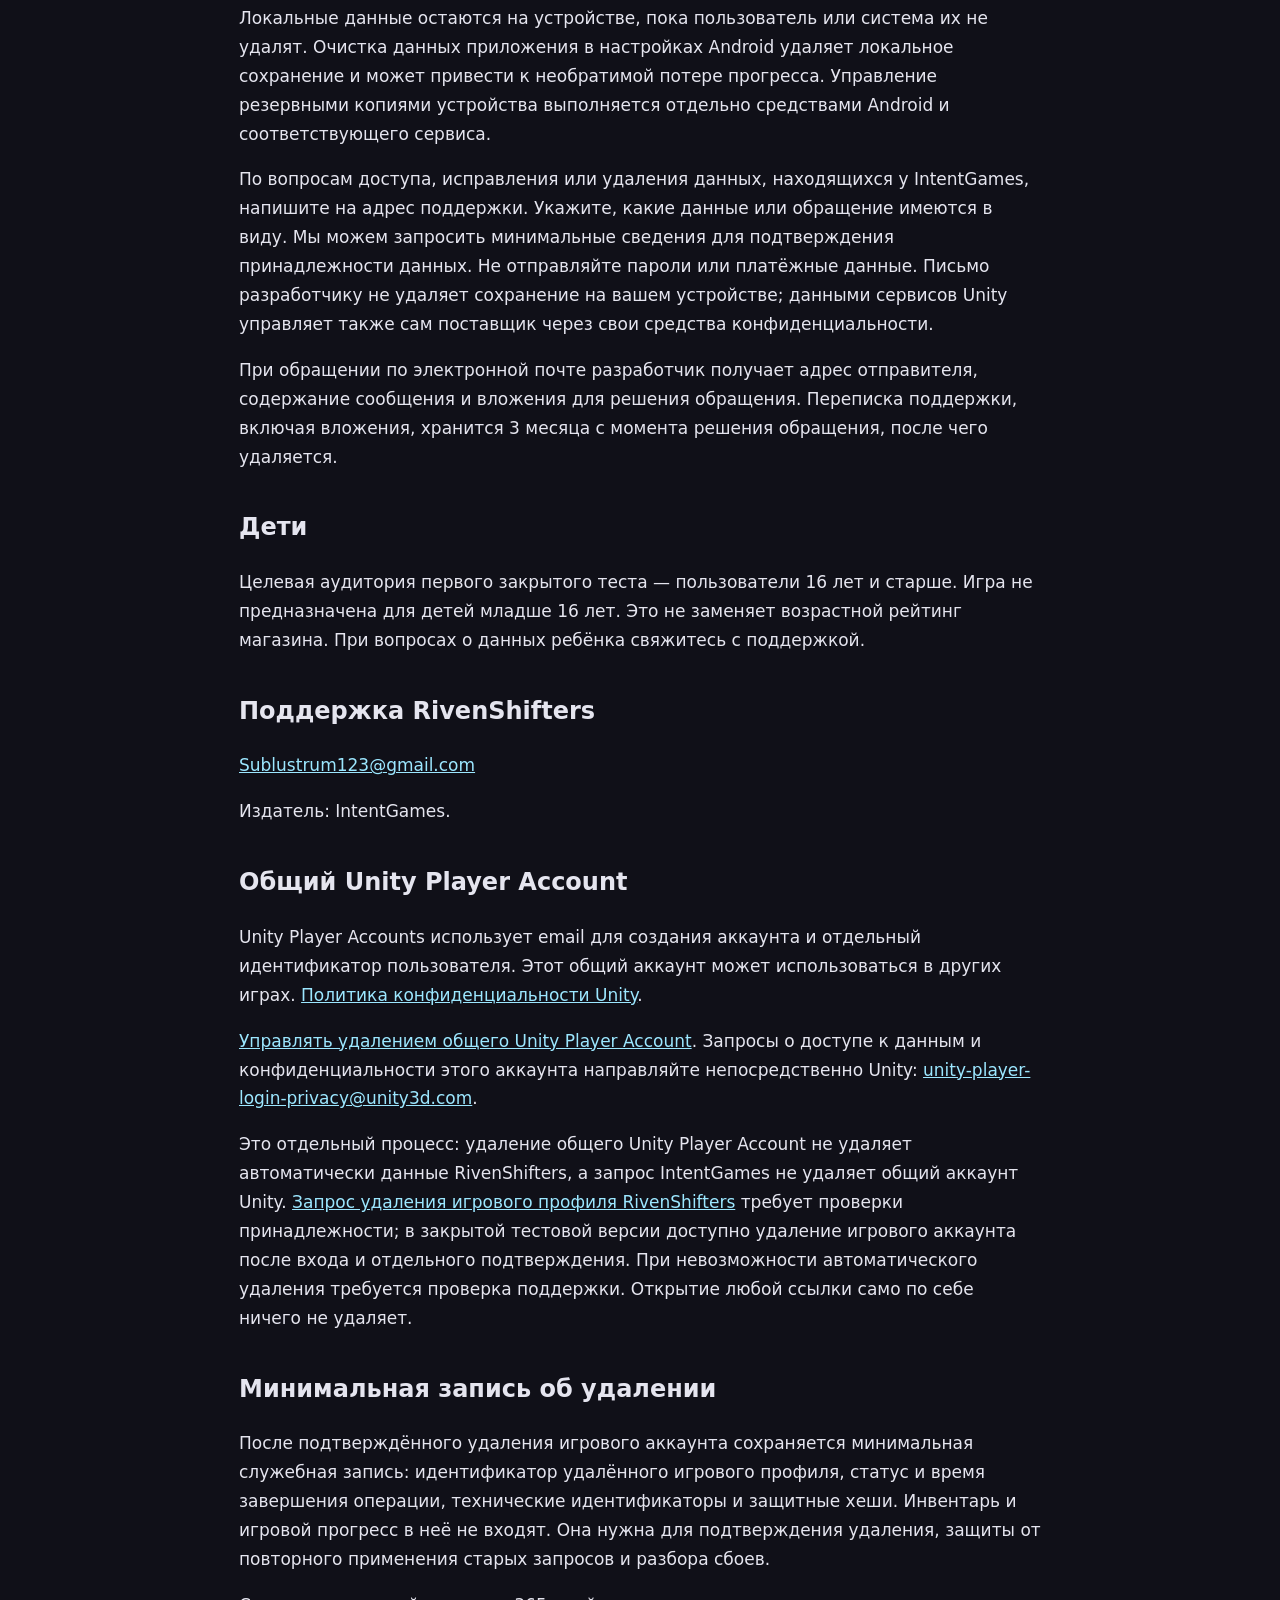
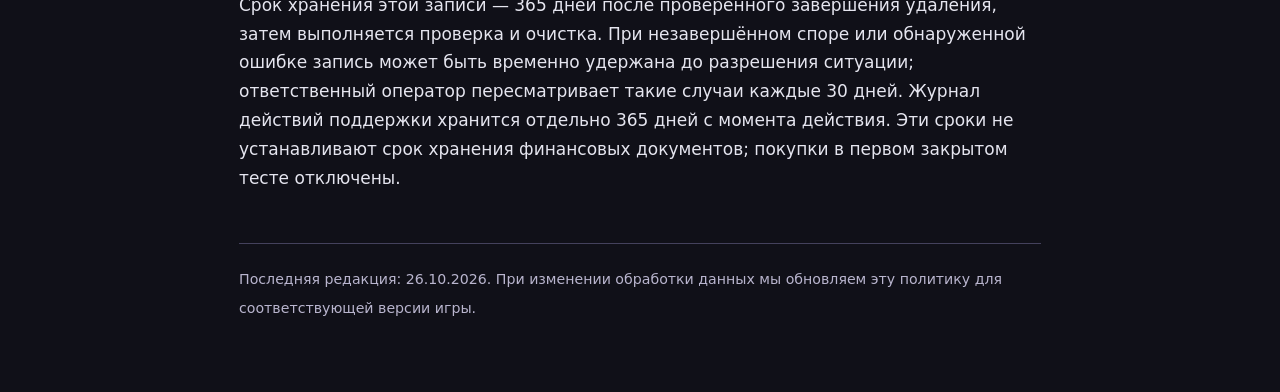
==== commit ce73716c: "Document verified Google account deletion without email code" ====
--- a/index.html
+++ b/index.html
@@ -4,13 +4,13 @@
 <body><main><header><small>RIVENSHIFTERS · INTENTGAMES</small><h1>Конфиденциальность<br>и поддержка</h1><nav><a href="#privacy">Данные игры</a><a href="#ads">Реклама</a><a href="#contact">Связаться</a></nav></header>
 <p class="notice">Редакция от 22 октября 2026 года. Первый закрытый тест использует облачный вход и сохранение прогресса; покупки и показы рекламы отключены. Описаны локальная версия и отдельные тестовые версии с облачным входом, аналитикой или тестовой рекламой. Доступность функций зависит от версии; наличие SDK не означает, что реклама, аналитика или платежи включены для всех игроков.</p>
 <section id="privacy"><h2>Данные игры</h2><p>RivenShifters сохраняет на устройстве игровой прогресс: предметы и их улучшения, валюту, экипировку, результаты рейдов, задания, достижения и настройки. Данные нужны для продолжения игры и защиты целостности сохранений.</p><p>В отдельной облачной тестовой версии вход выполняется через Unity Player Accounts и Unity Authentication. Unity обрабатывает данные авторизации, а игра использует постоянный ID игрока и сведения о привязке аккаунта. Пароль Unity не передаётся разработчику игры. Cloud Save хранит снимок игрового прогресса и служебные данные синхронизации: владельца, привязку профиля, версию записи и ID операции. На устройстве хранится отдельная защищённая копия. Это позволяет восстановить облачный прогресс при повторном входе в тот же аккаунт; старые локальные сохранения автоматически не переносятся. В локальной версии без облачного входа удаление сохранения может привести к потере прогресса.</p><p>Облачный игровой прогресс хранится до запроса удаления, без автоматического удаления за неактивность. Удаление приложения само по себе не удаляет облачные данные. <a href="delete-account.html">Запросить удаление игрового аккаунта и связанных данных</a>.</p><p>Игра использует технологии Unity. Они могут обрабатывать технические сведения об устройстве и работе приложения для обеспечения работы и диагностики. Подробнее: <a href="https://unity.com/legal/game-player-and-app-user-privacy-faq">средства конфиденциальности Unity</a> и <a href="https://unity.com/legal/privacy-policy">политика Unity</a>.</p></section>
-<section id="recovery-email"><h2>Почта для удаления аккаунта без игры</h2><p>Начиная с версии 201 закрытого теста перед первой игрой новые игроки один раз подтверждают доступную им почту. IntentGames хранит адрес, связанный с ID игрового аккаунта, дату подтверждения и техническую версию привязки в закрытых серверных данных Unity Cloud Save. Это нужно для управления аккаунтом и безопасного исполнения запросов удаления; адрес не используется для рекламы. При обычных последующих входах повторного подтверждения не требуется.</p><p>Письма с одноразовыми кодами отправляются через Gmail. Google обрабатывает адрес получателя и содержимое письма для доставки. Пароли Google и Unity приложению не передаются. Код действует 10 минут после отправки; на сервере сохраняется его защитный хеш, а не исходный код. Неподтверждённый запрос на отправку может ожидать обработки до суток; затем потребуется новый запрос.</p><p>Привязанный адрес удаляется из хранилища игры при завершении удаления игрового аккаунта. Переписка поддержки и связанные письма хранятся отдельно по указанному ниже сроку — 3 месяца после решения обращения. Минимальная служебная запись о завершённом удалении хранится 365 дней и не содержит почтового адреса или игрового прогресса. <a href="delete-account.html">Как запросить удаление без установки игры</a>.</p></section><section id="analytics"><h2>Тестовая аналитика</h2><p>В предназначенной для этого Android-тестовой версии доступна добровольная аналитика Firebase. По умолчанию она выключена; выбор доступен в настройках игры. При включении передаются события запуска и результата рейда, время активной игры и загрузки, игровые локация и сложность, уровень персонажа, случайные идентификаторы сессии и рейда. Игровая локация — название карты, не физическое местоположение телефона. Содержимое инвентаря, пароли и переписка поддержки в эти события не включаются.</p><p>Firebase также обрабатывает технические данные и идентификаторы экземпляра приложения согласно своей документации. В текущей интеграции рекламные категории согласия Firebase запрещены. Отключение аналитики прекращает дальнейшую отправку через эту функцию и сбрасывает локальные данные SDK; это не заявление о мгновенном удалении ранее полученных серверных данных. <a href="https://firebase.google.com/support/privacy">Конфиденциальность Firebase</a>. Для запросов по ранее отправленным данным обратитесь в поддержку.</p></section>
+<section id="google-sign-in"><h2>Вход и удаление через Google</h2><p>При выборе Google для входа Google подтверждает вашу личность, а Unity Authentication связывает идентификатор Google с игровым аккаунтом RivenShifters. Краткоживущий токен Google передаётся Unity для проверки. Мы не запрашиваем доступ к Gmail или Google Drive и не получаем пароль Google.</p><p><a href="google-delete.html">Удаление через тот же Google-аккаунт без установленной игры</a> требует отдельного подтверждения. Сайт временно хранит токен входа в памяти; после подтверждения удаления сохраняет в этом браузере только ограниченный код продолжения операции. После успешного удаления он очищается. Игровой прогресс и связанные данные удаляются; сам Google-аккаунт остаётся. Минимальная запись об удалении хранится по сроку ниже.</p></section><section id="recovery-email"><h2>Почта для удаления аккаунта без игры</h2><p>Для новых профилей со входом через Unity перед первой игрой используется однократное подтверждение почты. Обновлённый Google-вход не требует почтового кода; версии 201–214 сохраняют прежнее требование. IntentGames хранит адрес, связанный с ID игрового аккаунта, дату подтверждения и техническую версию привязки в закрытых серверных данных Unity Cloud Save. Это нужно для управления аккаунтом и безопасного исполнения запросов удаления; адрес не используется для рекламы. При обычных последующих входах повторного подтверждения не требуется.</p><p>Письма с одноразовыми кодами отправляются через Gmail. Google обрабатывает адрес получателя и содержимое письма для доставки. Пароли Google и Unity приложению не передаются. Код действует 10 минут после отправки; на сервере сохраняется его защитный хеш, а не исходный код. Неподтверждённый запрос на отправку может ожидать обработки до суток; затем потребуется новый запрос.</p><p>Привязанный адрес удаляется из хранилища игры при завершении удаления игрового аккаунта. Переписка поддержки и связанные письма хранятся отдельно по указанному ниже сроку — 3 месяца после решения обращения. Минимальная служебная запись о завершённом удалении хранится 365 дней и не содержит почтового адреса или игрового прогресса. <a href="delete-account.html">Как запросить удаление без установки игры</a>.</p></section><section id="analytics"><h2>Тестовая аналитика</h2><p>В предназначенной для этого Android-тестовой версии доступна добровольная аналитика Firebase. По умолчанию она выключена; выбор доступен в настройках игры. При включении передаются события запуска и результата рейда, время активной игры и загрузки, игровые локация и сложность, уровень персонажа, случайные идентификаторы сессии и рейда. Игровая локация — название карты, не физическое местоположение телефона. Содержимое инвентаря, пароли и переписка поддержки в эти события не включаются.</p><p>Firebase также обрабатывает технические данные и идентификаторы экземпляра приложения согласно своей документации. В текущей интеграции рекламные категории согласия Firebase запрещены. Отключение аналитики прекращает дальнейшую отправку через эту функцию и сбрасывает локальные данные SDK; это не заявление о мгновенном удалении ранее полученных серверных данных. <a href="https://firebase.google.com/support/privacy">Конфиденциальность Firebase</a>. Для запросов по ранее отправленным данным обратитесь в поддержку.</p></section>
 <section id="ads"><h2>Реклама и конфиденциальность</h2><p>В этой версии показы рекламы отключены. Просмотр объявлений за восстановление предметов недоступен; игру можно продолжать без рекламной награды.</p><p>В текущей обычной версии открытие формы Google User Messaging Platform (UMP) отключено. В специально настроенных Android-тестовых версиях форма может быть доступна после выбора возрастной категории 18+. При обращении к UMP обрабатываются необходимые сведения об устройстве и запросе и сохраняются выбранные рекламные предпочтения. Открытие формы не означает согласия на персонализированную рекламу и не включает показ объявлений. Отказ не мешает основной игре. <a href="rewarded-privacy.html">Подробности о рекламных предпочтениях, поставщиках и возрастной категории</a>.</p></section>
 <section><h2>Хранение, удаление и обращения</h2><p>Локальные данные остаются на устройстве, пока пользователь или система их не удалят. Очистка данных приложения в настройках Android удаляет локальное сохранение и может привести к необратимой потере прогресса. Управление резервными копиями устройства выполняется отдельно средствами Android и соответствующего сервиса.</p><p>По вопросам доступа, исправления или удаления данных, находящихся у IntentGames, напишите на адрес поддержки. Укажите, какие данные или обращение имеются в виду. Мы можем запросить минимальные сведения для подтверждения принадлежности данных. Не отправляйте пароли или платёжные данные. Письмо разработчику не удаляет сохранение на вашем устройстве; данными сервисов Unity управляет также сам поставщик через свои средства конфиденциальности.</p><p>При обращении по электронной почте разработчик получает адрес отправителя, содержание сообщения и вложения для решения обращения. Переписка поддержки, включая вложения, хранится 3 месяца с момента решения обращения, после чего удаляется.</p></section>
 <section><h2>Дети</h2><p>Целевая аудитория первого закрытого теста — пользователи 16 лет и старше. Игра не предназначена для детей младше 16 лет. Это не заменяет возрастной рейтинг магазина. При вопросах о данных ребёнка свяжитесь с поддержкой.</p></section>
 <section id="contact"><h2>Поддержка RivenShifters</h2><p><a href="mailto:Sublustrum123@gmail.com">Sublustrum123@gmail.com</a></p><p>Издатель: IntentGames.</p></section>
 <section id="unity-account"><h2>Общий Unity Player Account</h2><p>Unity Player Accounts использует email для создания аккаунта и отдельный идентификатор пользователя. Этот общий аккаунт может использоваться в других играх. <a href="https://unity.com/legal/privacy-policy">Политика конфиденциальности Unity</a>.</p><p><a href="https://player-account.unity.com/delete-account">Управлять удалением общего Unity Player Account</a>. Запросы о доступе к данным и конфиденциальности этого аккаунта направляйте непосредственно Unity: <a href="mailto:unity-player-login-privacy@unity3d.com">unity-player-login-privacy@unity3d.com</a>.</p><p>Это отдельный процесс: удаление общего Unity Player Account не удаляет автоматически данные RivenShifters, а запрос IntentGames не удаляет общий аккаунт Unity. <a href="delete-account.html">Запрос удаления игрового профиля RivenShifters</a> требует проверки принадлежности; в закрытой тестовой версии доступно удаление игрового аккаунта после входа и отдельного подтверждения. При невозможности автоматического удаления требуется проверка поддержки. Открытие любой ссылки само по себе ничего не удаляет.</p></section>
-<section id="deletion-retention"><h2>Минимальная запись об удалении</h2><p>После подтверждённого удаления игрового аккаунта сохраняется минимальная служебная запись: идентификатор удалённого игрового профиля, статус и время завершения операции, технические идентификаторы и защитные хеши. Инвентарь и игровой прогресс в неё не входят. Она нужна для подтверждения удаления, защиты от повторного применения старых запросов и разбора сбоев.</p><p>Срок хранения этой записи — 365 дней после проверенного завершения удаления, затем выполняется проверка и очистка. При незавершённом споре или обнаруженной ошибке запись может быть временно удержана до разрешения ситуации; ответственный оператор пересматривает такие случаи каждые 30 дней. Журнал действий поддержки хранится отдельно 365 дней с момента действия. Эти сроки не устанавливают срок хранения финансовых документов; покупки в первом закрытом тесте отключены.</p></section><footer><small>Последняя редакция: 22.10.2026. При изменении обработки данных мы обновляем эту политику для соответствующей версии игры.</small></footer></main></body></html>
+<section id="deletion-retention"><h2>Минимальная запись об удалении</h2><p>После подтверждённого удаления игрового аккаунта сохраняется минимальная служебная запись: идентификатор удалённого игрового профиля, статус и время завершения операции, технические идентификаторы и защитные хеши. Инвентарь и игровой прогресс в неё не входят. Она нужна для подтверждения удаления, защиты от повторного применения старых запросов и разбора сбоев.</p><p>Срок хранения этой записи — 365 дней после проверенного завершения удаления, затем выполняется проверка и очистка. При незавершённом споре или обнаруженной ошибке запись может быть временно удержана до разрешения ситуации; ответственный оператор пересматривает такие случаи каждые 30 дней. Журнал действий поддержки хранится отдельно 365 дней с момента действия. Эти сроки не устанавливают срок хранения финансовых документов; покупки в первом закрытом тесте отключены.</p></section><footer><small>Последняя редакция: 26.10.2026. При изменении обработки данных мы обновляем эту политику для соответствующей версии игры.</small></footer></main></body></html>
 
 
 
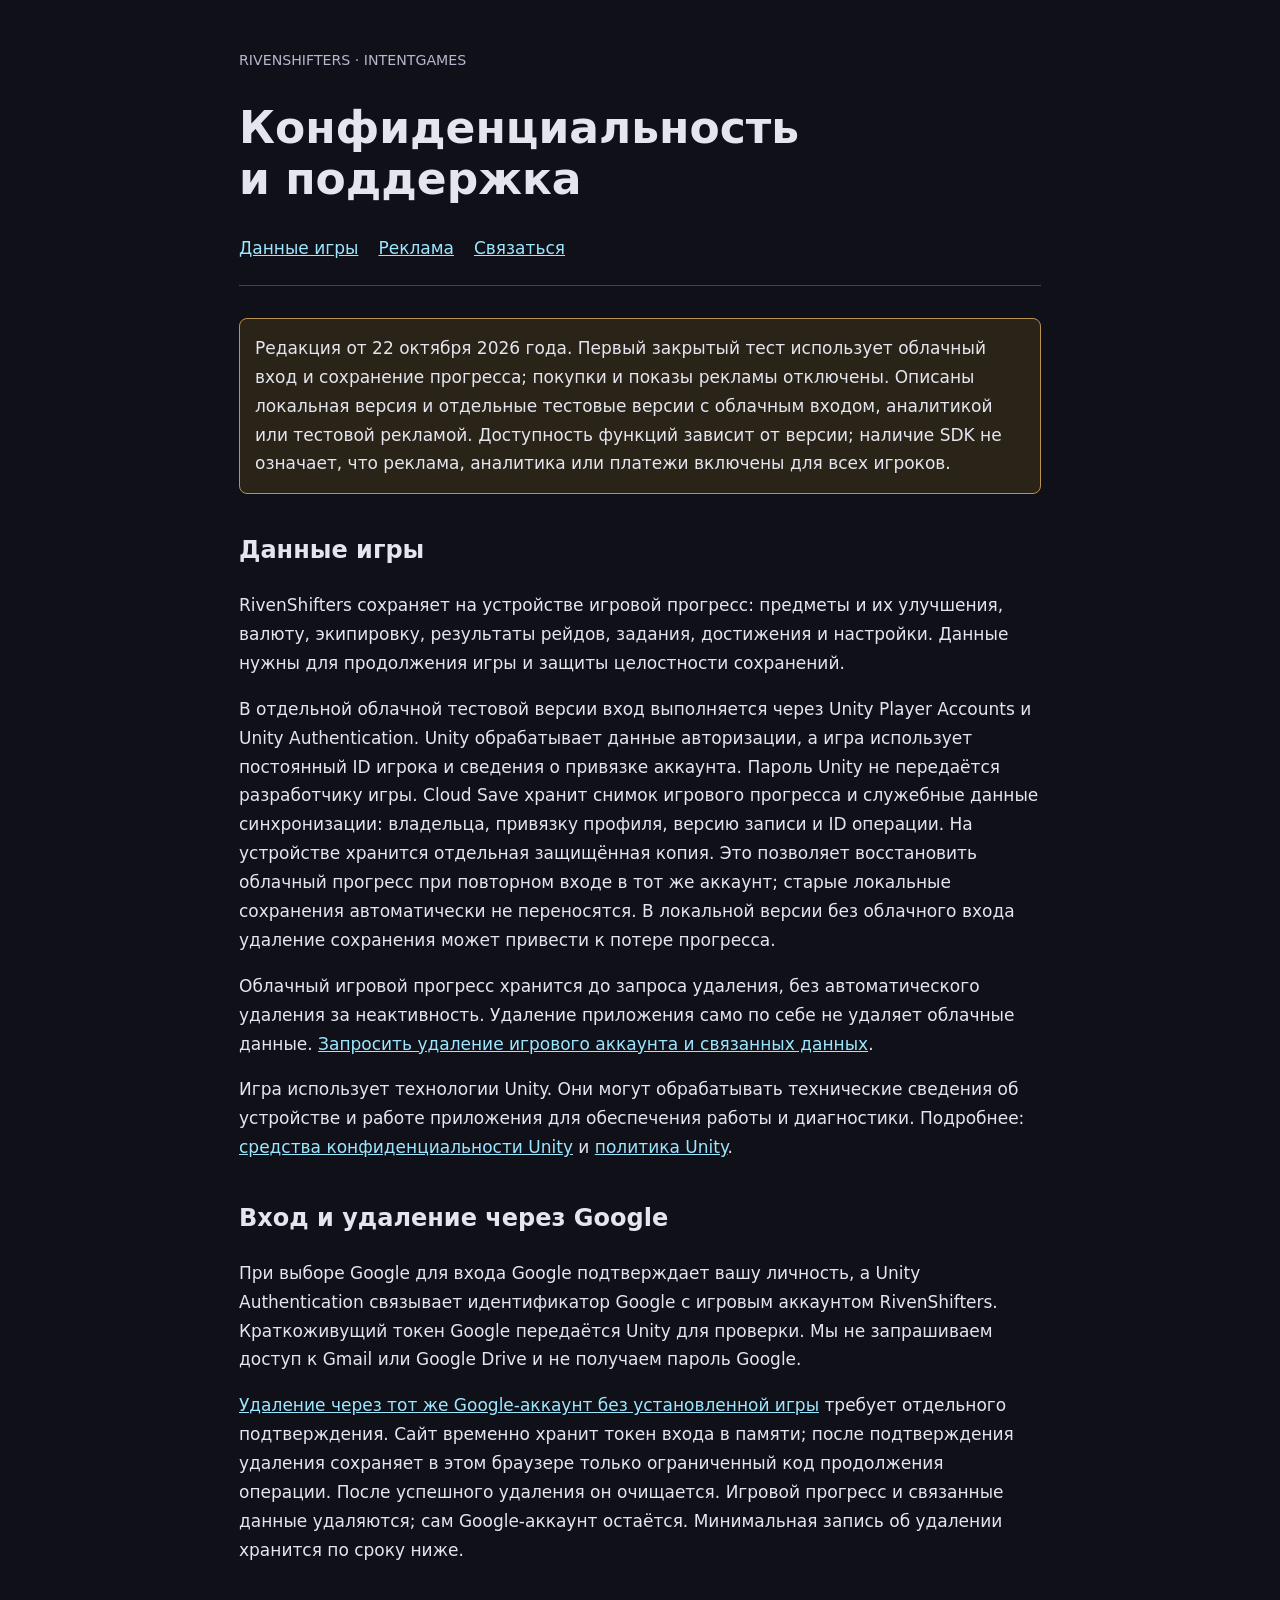
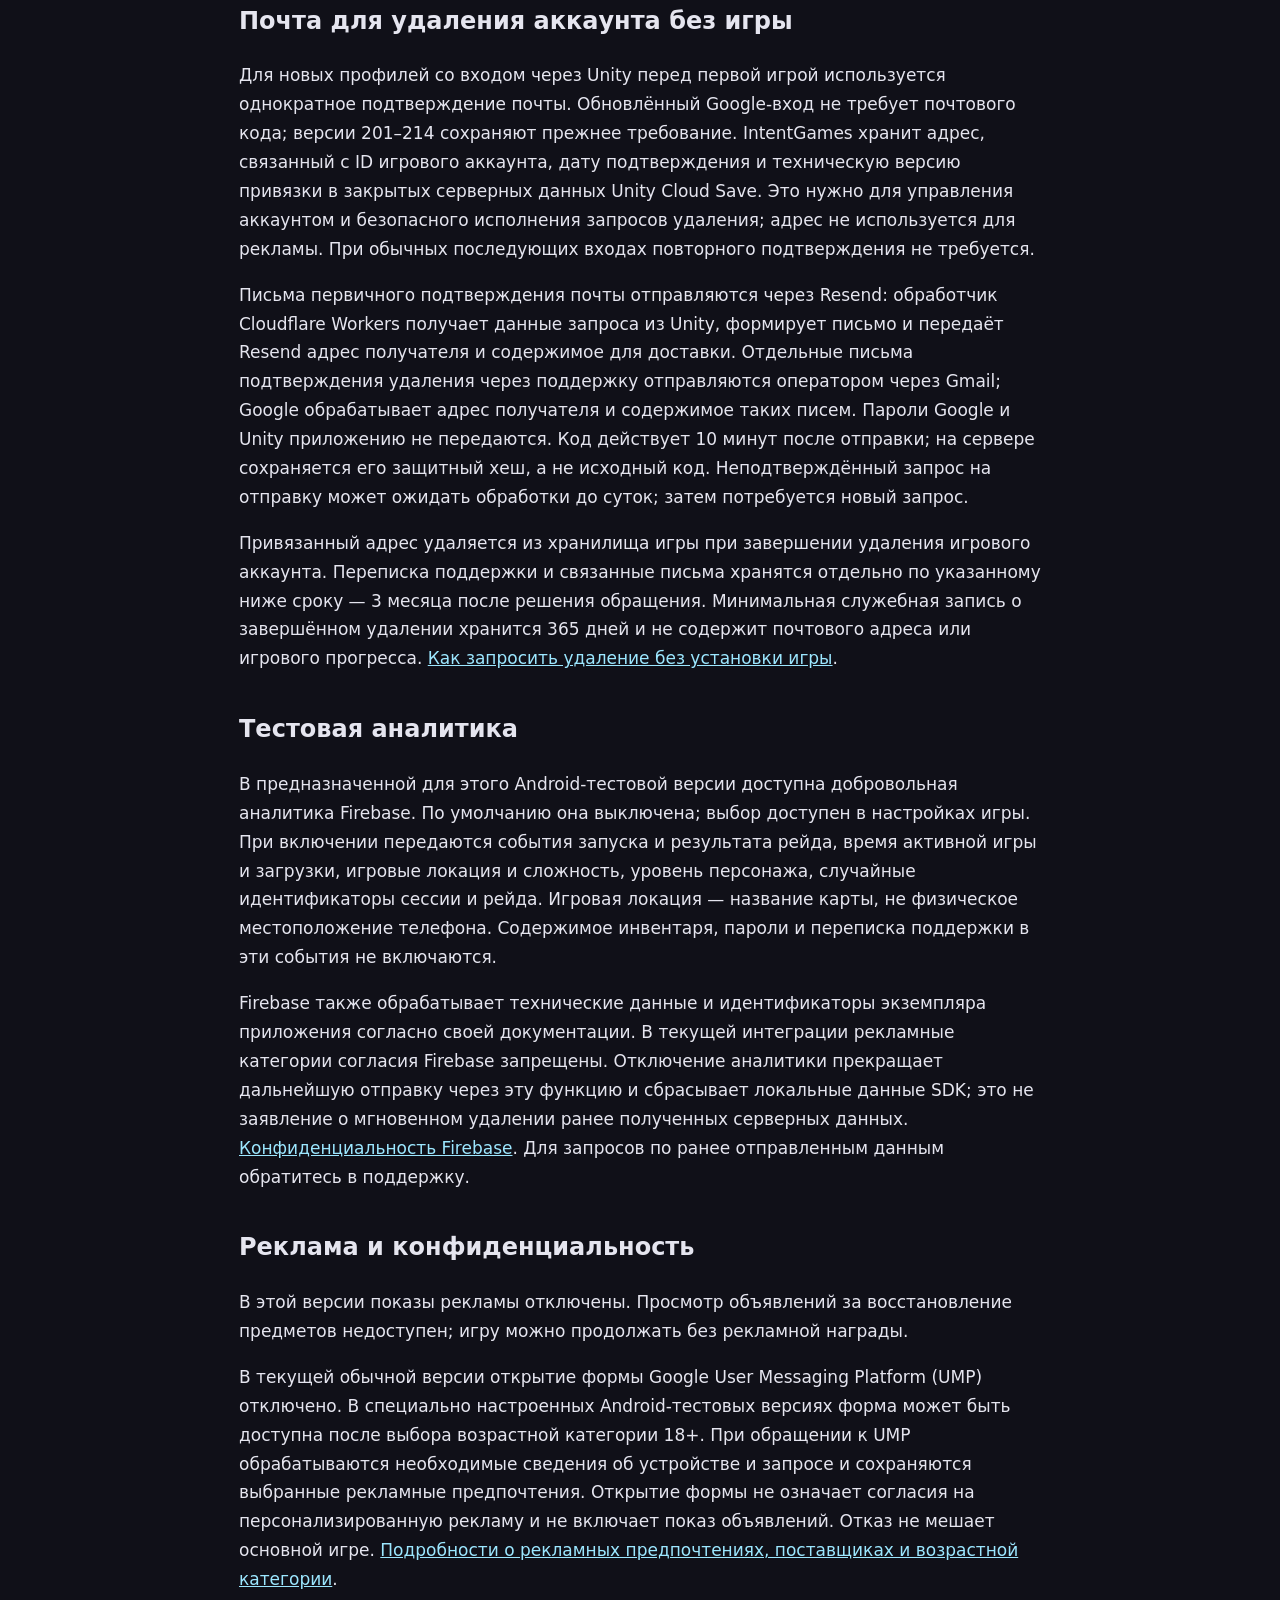
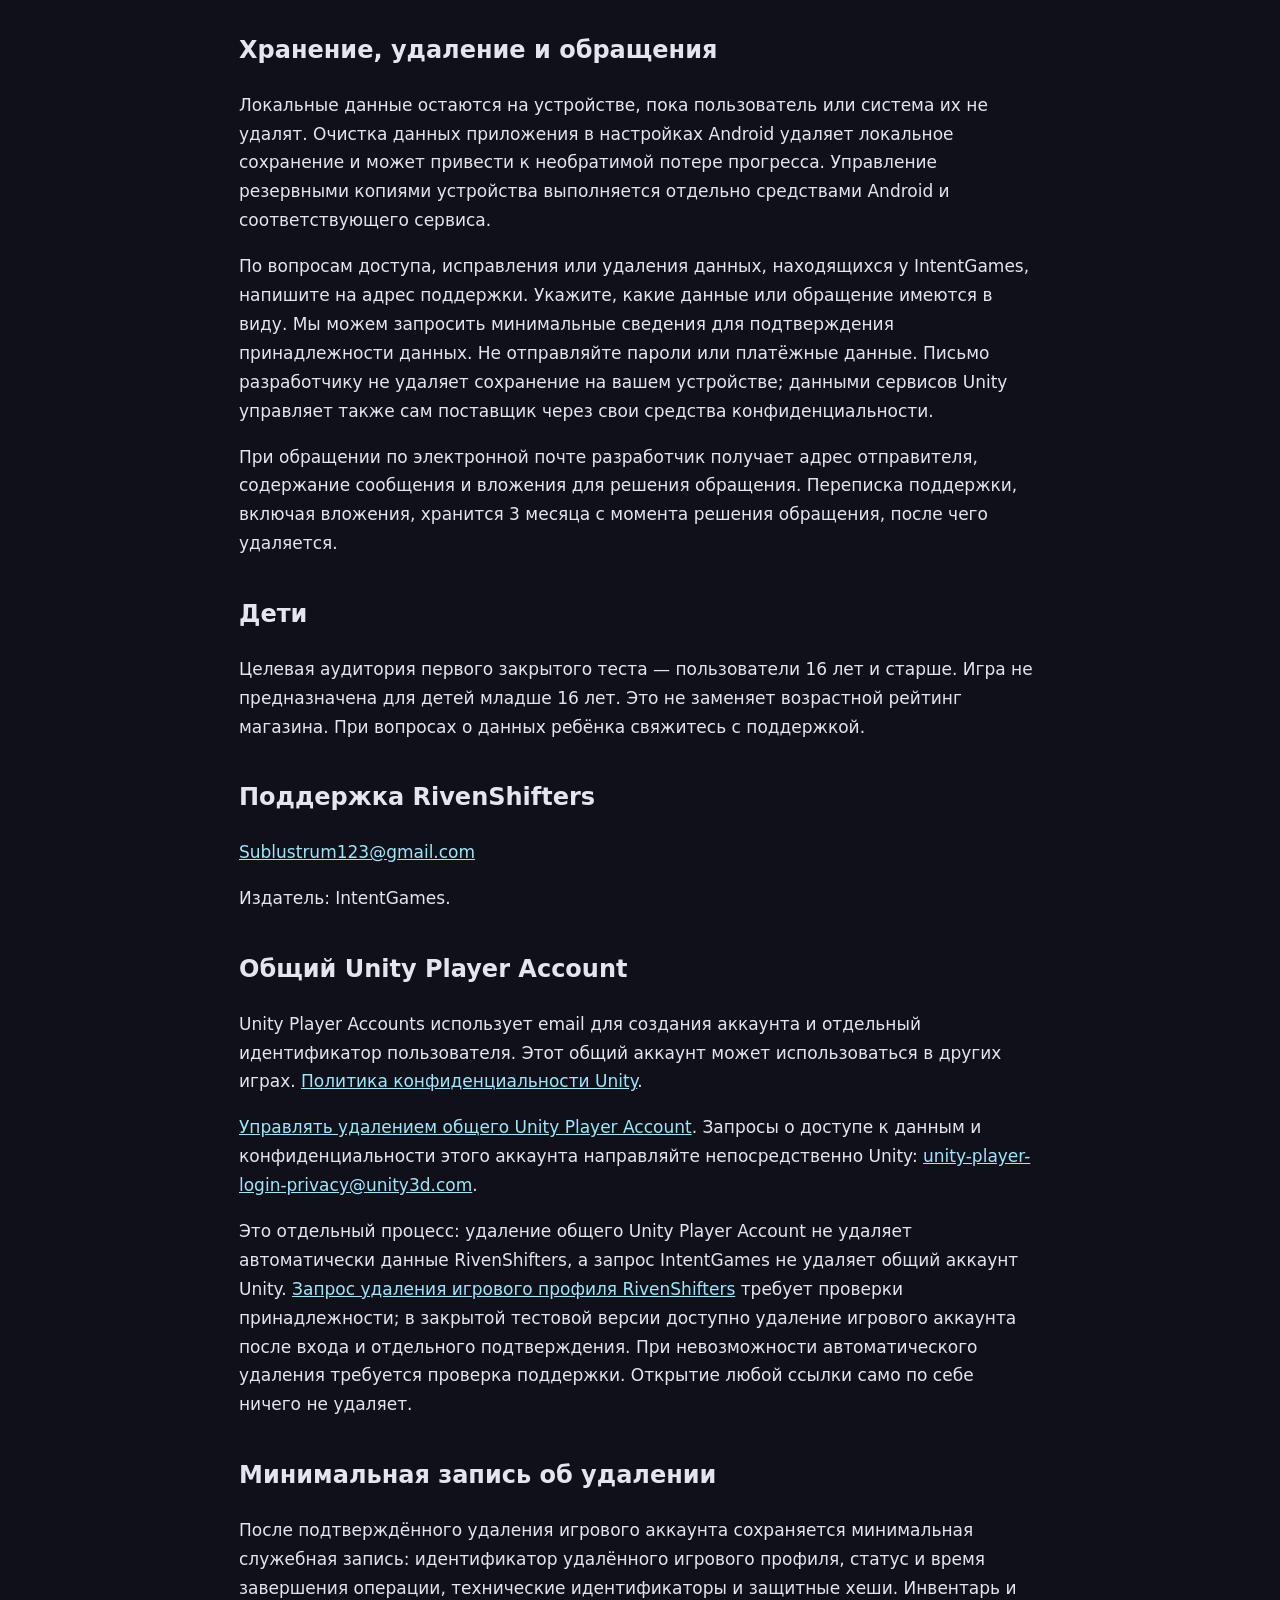
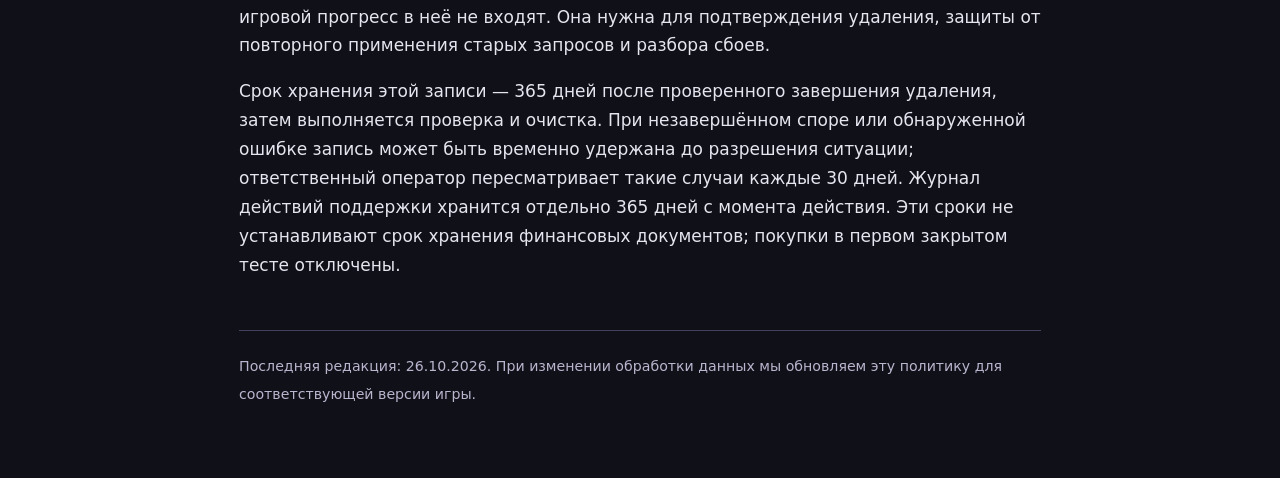
==== commit 2b848405: "Disclose actual enrollment and support mail processors" ====
--- a/index.html
+++ b/index.html
@@ -4,7 +4,7 @@
 <body><main><header><small>RIVENSHIFTERS · INTENTGAMES</small><h1>Конфиденциальность<br>и поддержка</h1><nav><a href="#privacy">Данные игры</a><a href="#ads">Реклама</a><a href="#contact">Связаться</a></nav></header>
 <p class="notice">Редакция от 22 октября 2026 года. Первый закрытый тест использует облачный вход и сохранение прогресса; покупки и показы рекламы отключены. Описаны локальная версия и отдельные тестовые версии с облачным входом, аналитикой или тестовой рекламой. Доступность функций зависит от версии; наличие SDK не означает, что реклама, аналитика или платежи включены для всех игроков.</p>
 <section id="privacy"><h2>Данные игры</h2><p>RivenShifters сохраняет на устройстве игровой прогресс: предметы и их улучшения, валюту, экипировку, результаты рейдов, задания, достижения и настройки. Данные нужны для продолжения игры и защиты целостности сохранений.</p><p>В отдельной облачной тестовой версии вход выполняется через Unity Player Accounts и Unity Authentication. Unity обрабатывает данные авторизации, а игра использует постоянный ID игрока и сведения о привязке аккаунта. Пароль Unity не передаётся разработчику игры. Cloud Save хранит снимок игрового прогресса и служебные данные синхронизации: владельца, привязку профиля, версию записи и ID операции. На устройстве хранится отдельная защищённая копия. Это позволяет восстановить облачный прогресс при повторном входе в тот же аккаунт; старые локальные сохранения автоматически не переносятся. В локальной версии без облачного входа удаление сохранения может привести к потере прогресса.</p><p>Облачный игровой прогресс хранится до запроса удаления, без автоматического удаления за неактивность. Удаление приложения само по себе не удаляет облачные данные. <a href="delete-account.html">Запросить удаление игрового аккаунта и связанных данных</a>.</p><p>Игра использует технологии Unity. Они могут обрабатывать технические сведения об устройстве и работе приложения для обеспечения работы и диагностики. Подробнее: <a href="https://unity.com/legal/game-player-and-app-user-privacy-faq">средства конфиденциальности Unity</a> и <a href="https://unity.com/legal/privacy-policy">политика Unity</a>.</p></section>
-<section id="google-sign-in"><h2>Вход и удаление через Google</h2><p>При выборе Google для входа Google подтверждает вашу личность, а Unity Authentication связывает идентификатор Google с игровым аккаунтом RivenShifters. Краткоживущий токен Google передаётся Unity для проверки. Мы не запрашиваем доступ к Gmail или Google Drive и не получаем пароль Google.</p><p><a href="google-delete.html">Удаление через тот же Google-аккаунт без установленной игры</a> требует отдельного подтверждения. Сайт временно хранит токен входа в памяти; после подтверждения удаления сохраняет в этом браузере только ограниченный код продолжения операции. После успешного удаления он очищается. Игровой прогресс и связанные данные удаляются; сам Google-аккаунт остаётся. Минимальная запись об удалении хранится по сроку ниже.</p></section><section id="recovery-email"><h2>Почта для удаления аккаунта без игры</h2><p>Для новых профилей со входом через Unity перед первой игрой используется однократное подтверждение почты. Обновлённый Google-вход не требует почтового кода; версии 201–214 сохраняют прежнее требование. IntentGames хранит адрес, связанный с ID игрового аккаунта, дату подтверждения и техническую версию привязки в закрытых серверных данных Unity Cloud Save. Это нужно для управления аккаунтом и безопасного исполнения запросов удаления; адрес не используется для рекламы. При обычных последующих входах повторного подтверждения не требуется.</p><p>Письма с одноразовыми кодами отправляются через Gmail. Google обрабатывает адрес получателя и содержимое письма для доставки. Пароли Google и Unity приложению не передаются. Код действует 10 минут после отправки; на сервере сохраняется его защитный хеш, а не исходный код. Неподтверждённый запрос на отправку может ожидать обработки до суток; затем потребуется новый запрос.</p><p>Привязанный адрес удаляется из хранилища игры при завершении удаления игрового аккаунта. Переписка поддержки и связанные письма хранятся отдельно по указанному ниже сроку — 3 месяца после решения обращения. Минимальная служебная запись о завершённом удалении хранится 365 дней и не содержит почтового адреса или игрового прогресса. <a href="delete-account.html">Как запросить удаление без установки игры</a>.</p></section><section id="analytics"><h2>Тестовая аналитика</h2><p>В предназначенной для этого Android-тестовой версии доступна добровольная аналитика Firebase. По умолчанию она выключена; выбор доступен в настройках игры. При включении передаются события запуска и результата рейда, время активной игры и загрузки, игровые локация и сложность, уровень персонажа, случайные идентификаторы сессии и рейда. Игровая локация — название карты, не физическое местоположение телефона. Содержимое инвентаря, пароли и переписка поддержки в эти события не включаются.</p><p>Firebase также обрабатывает технические данные и идентификаторы экземпляра приложения согласно своей документации. В текущей интеграции рекламные категории согласия Firebase запрещены. Отключение аналитики прекращает дальнейшую отправку через эту функцию и сбрасывает локальные данные SDK; это не заявление о мгновенном удалении ранее полученных серверных данных. <a href="https://firebase.google.com/support/privacy">Конфиденциальность Firebase</a>. Для запросов по ранее отправленным данным обратитесь в поддержку.</p></section>
+<section id="google-sign-in"><h2>Вход и удаление через Google</h2><p>При выборе Google для входа Google подтверждает вашу личность, а Unity Authentication связывает идентификатор Google с игровым аккаунтом RivenShifters. Краткоживущий токен Google передаётся Unity для проверки. Мы не запрашиваем доступ к Gmail или Google Drive и не получаем пароль Google.</p><p><a href="google-delete.html">Удаление через тот же Google-аккаунт без установленной игры</a> требует отдельного подтверждения. Сайт временно хранит токен входа в памяти; после подтверждения удаления сохраняет в этом браузере только ограниченный код продолжения операции. После успешного удаления он очищается. Игровой прогресс и связанные данные удаляются; сам Google-аккаунт остаётся. Минимальная запись об удалении хранится по сроку ниже.</p></section><section id="recovery-email"><h2>Почта для удаления аккаунта без игры</h2><p>Для новых профилей со входом через Unity перед первой игрой используется однократное подтверждение почты. Обновлённый Google-вход не требует почтового кода; версии 201–214 сохраняют прежнее требование. IntentGames хранит адрес, связанный с ID игрового аккаунта, дату подтверждения и техническую версию привязки в закрытых серверных данных Unity Cloud Save. Это нужно для управления аккаунтом и безопасного исполнения запросов удаления; адрес не используется для рекламы. При обычных последующих входах повторного подтверждения не требуется.</p><p>Письма первичного подтверждения почты отправляются через Resend: обработчик Cloudflare Workers получает данные запроса из Unity, формирует письмо и передаёт Resend адрес получателя и содержимое для доставки. Отдельные письма подтверждения удаления через поддержку отправляются оператором через Gmail; Google обрабатывает адрес получателя и содержимое таких писем. Пароли Google и Unity приложению не передаются. Код действует 10 минут после отправки; на сервере сохраняется его защитный хеш, а не исходный код. Неподтверждённый запрос на отправку может ожидать обработки до суток; затем потребуется новый запрос.</p><p>Привязанный адрес удаляется из хранилища игры при завершении удаления игрового аккаунта. Переписка поддержки и связанные письма хранятся отдельно по указанному ниже сроку — 3 месяца после решения обращения. Минимальная служебная запись о завершённом удалении хранится 365 дней и не содержит почтового адреса или игрового прогресса. <a href="delete-account.html">Как запросить удаление без установки игры</a>.</p></section><section id="analytics"><h2>Тестовая аналитика</h2><p>В предназначенной для этого Android-тестовой версии доступна добровольная аналитика Firebase. По умолчанию она выключена; выбор доступен в настройках игры. При включении передаются события запуска и результата рейда, время активной игры и загрузки, игровые локация и сложность, уровень персонажа, случайные идентификаторы сессии и рейда. Игровая локация — название карты, не физическое местоположение телефона. Содержимое инвентаря, пароли и переписка поддержки в эти события не включаются.</p><p>Firebase также обрабатывает технические данные и идентификаторы экземпляра приложения согласно своей документации. В текущей интеграции рекламные категории согласия Firebase запрещены. Отключение аналитики прекращает дальнейшую отправку через эту функцию и сбрасывает локальные данные SDK; это не заявление о мгновенном удалении ранее полученных серверных данных. <a href="https://firebase.google.com/support/privacy">Конфиденциальность Firebase</a>. Для запросов по ранее отправленным данным обратитесь в поддержку.</p></section>
 <section id="ads"><h2>Реклама и конфиденциальность</h2><p>В этой версии показы рекламы отключены. Просмотр объявлений за восстановление предметов недоступен; игру можно продолжать без рекламной награды.</p><p>В текущей обычной версии открытие формы Google User Messaging Platform (UMP) отключено. В специально настроенных Android-тестовых версиях форма может быть доступна после выбора возрастной категории 18+. При обращении к UMP обрабатываются необходимые сведения об устройстве и запросе и сохраняются выбранные рекламные предпочтения. Открытие формы не означает согласия на персонализированную рекламу и не включает показ объявлений. Отказ не мешает основной игре. <a href="rewarded-privacy.html">Подробности о рекламных предпочтениях, поставщиках и возрастной категории</a>.</p></section>
 <section><h2>Хранение, удаление и обращения</h2><p>Локальные данные остаются на устройстве, пока пользователь или система их не удалят. Очистка данных приложения в настройках Android удаляет локальное сохранение и может привести к необратимой потере прогресса. Управление резервными копиями устройства выполняется отдельно средствами Android и соответствующего сервиса.</p><p>По вопросам доступа, исправления или удаления данных, находящихся у IntentGames, напишите на адрес поддержки. Укажите, какие данные или обращение имеются в виду. Мы можем запросить минимальные сведения для подтверждения принадлежности данных. Не отправляйте пароли или платёжные данные. Письмо разработчику не удаляет сохранение на вашем устройстве; данными сервисов Unity управляет также сам поставщик через свои средства конфиденциальности.</p><p>При обращении по электронной почте разработчик получает адрес отправителя, содержание сообщения и вложения для решения обращения. Переписка поддержки, включая вложения, хранится 3 месяца с момента решения обращения, после чего удаляется.</p></section>
 <section><h2>Дети</h2><p>Целевая аудитория первого закрытого теста — пользователи 16 лет и старше. Игра не предназначена для детей младше 16 лет. Это не заменяет возрастной рейтинг магазина. При вопросах о данных ребёнка свяжитесь с поддержкой.</p></section>
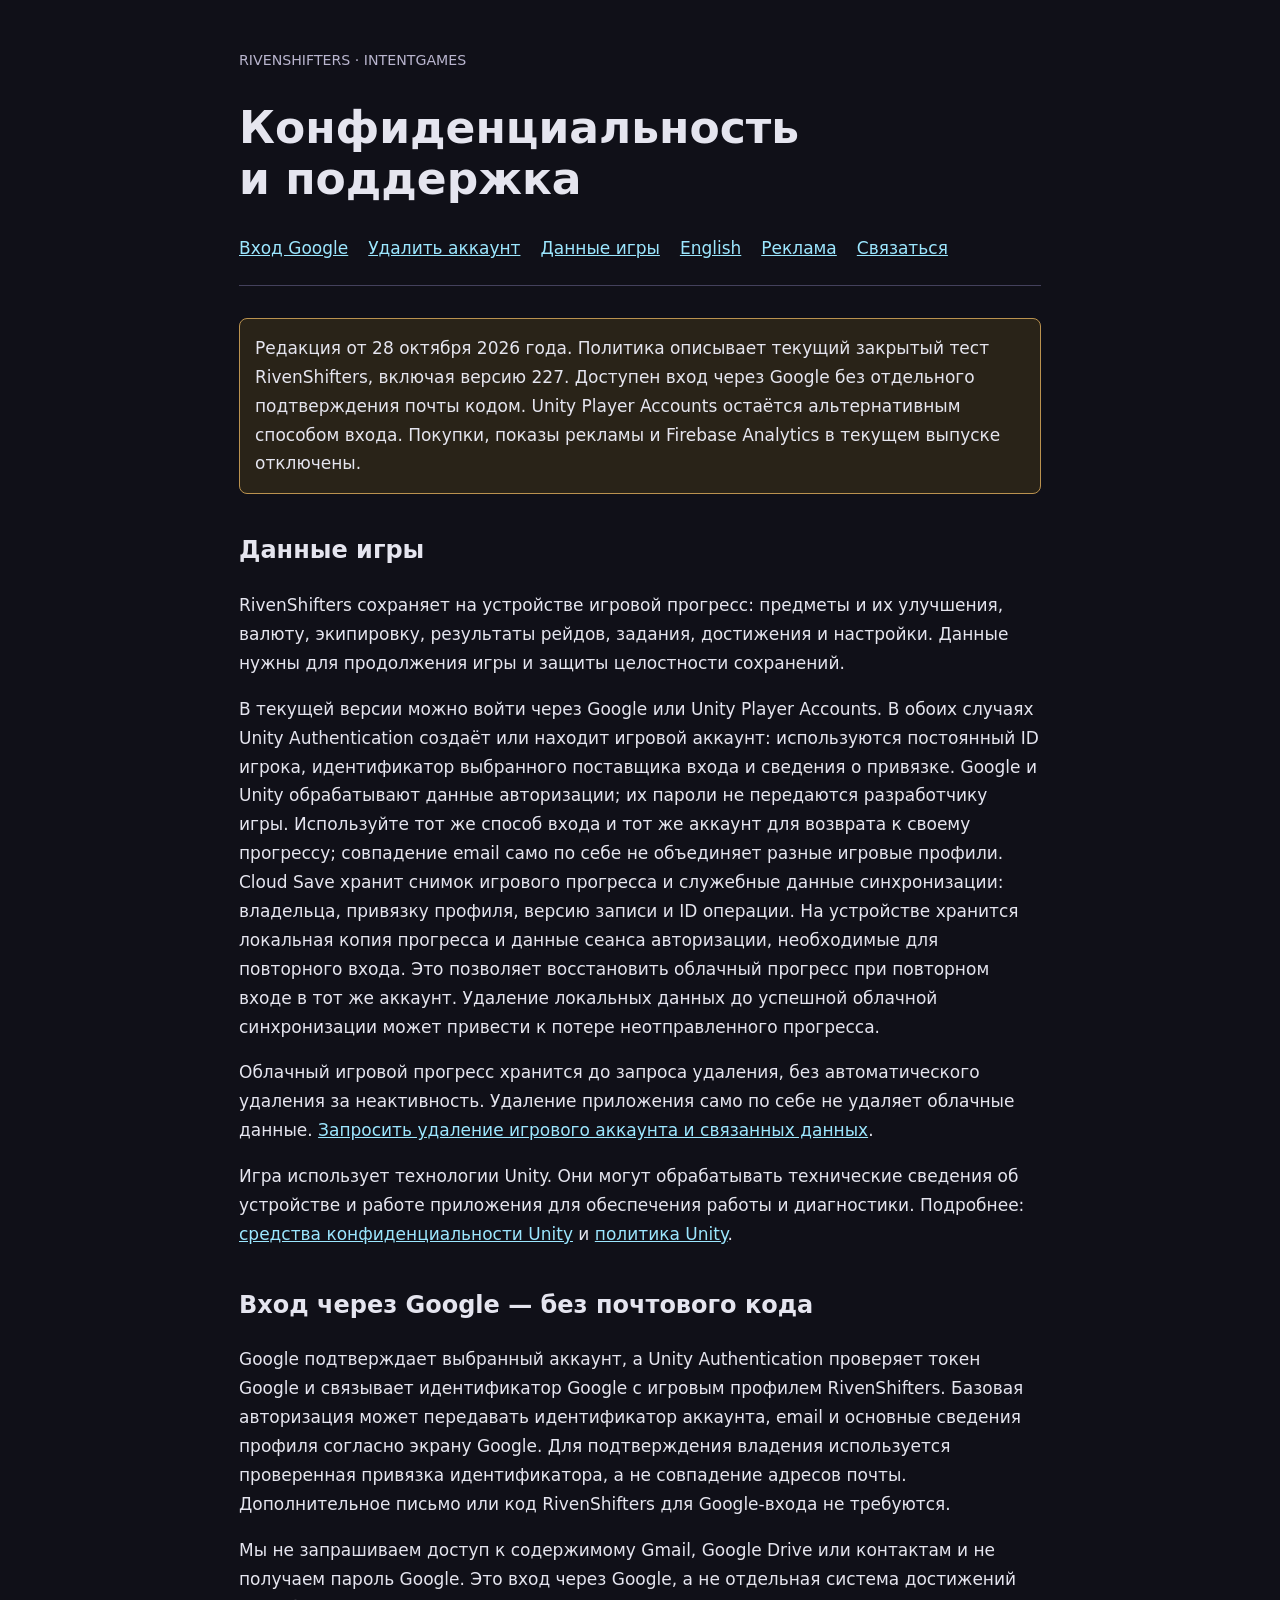
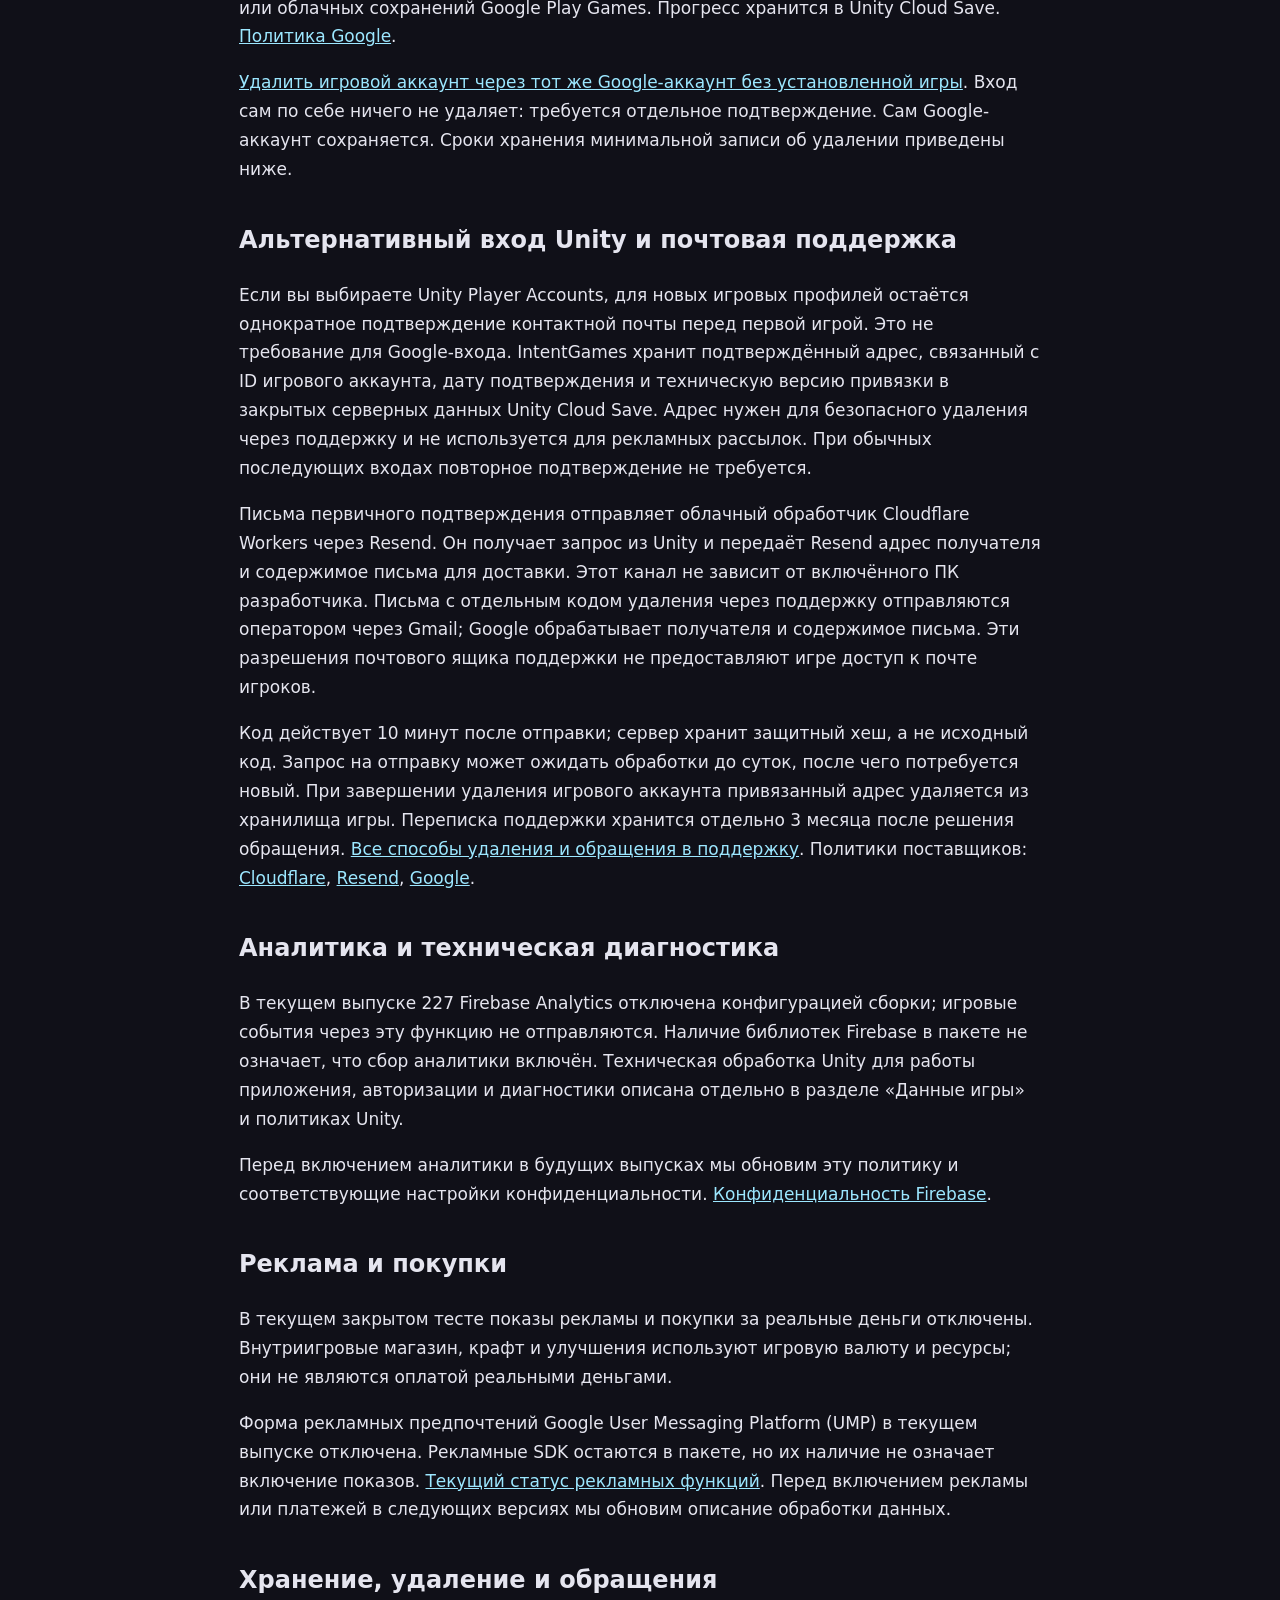
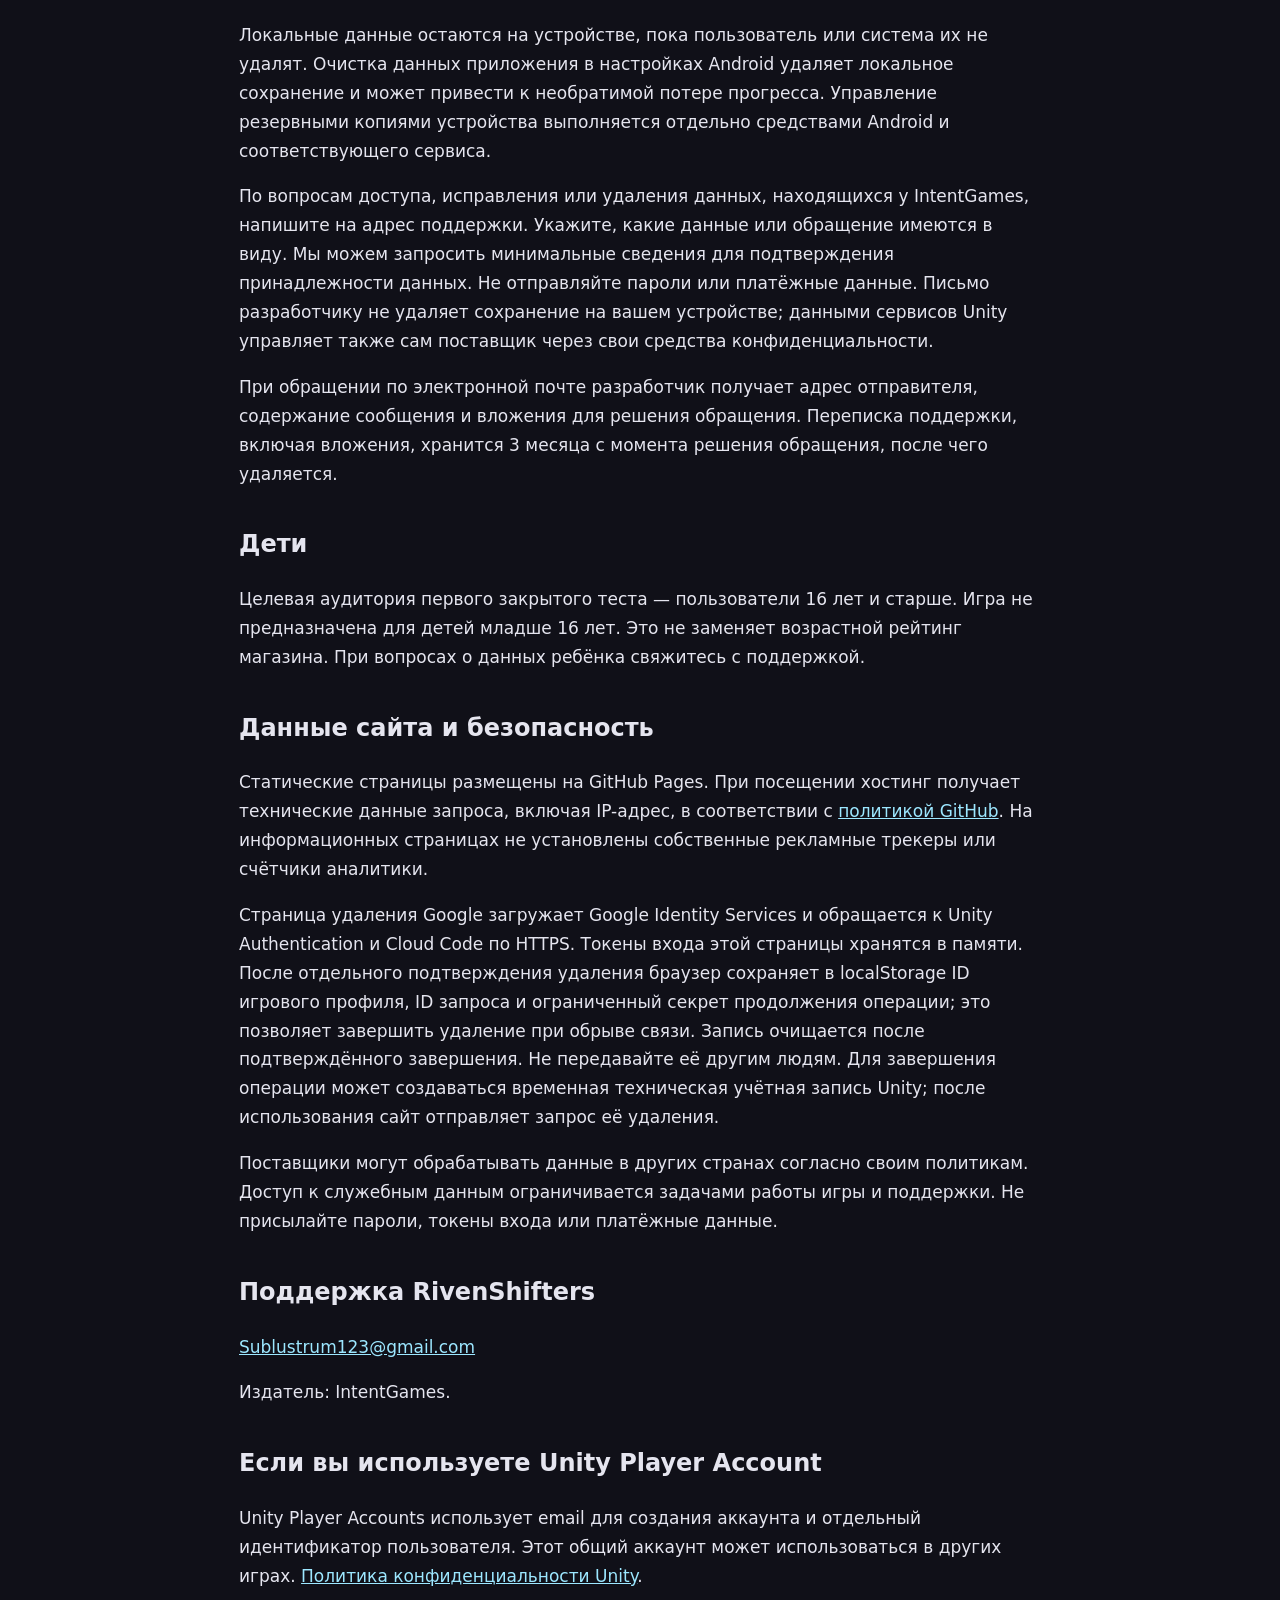
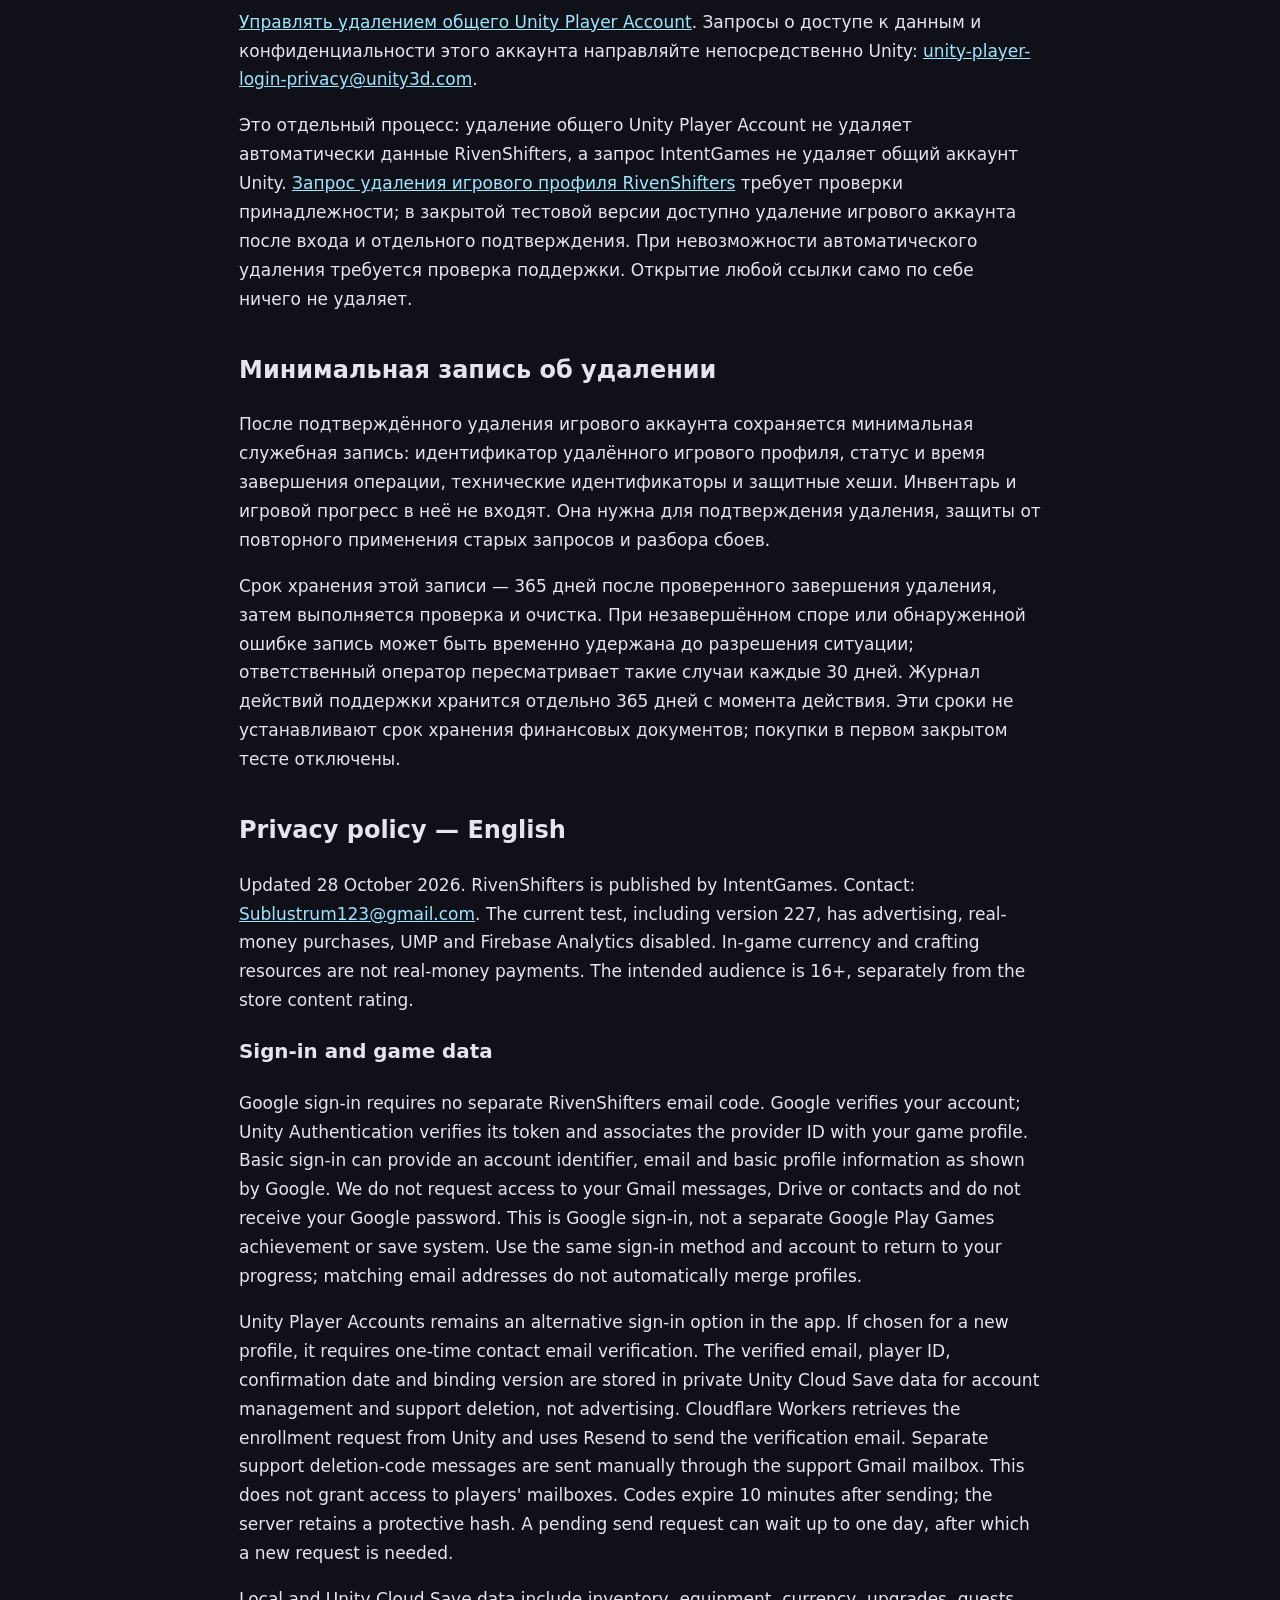
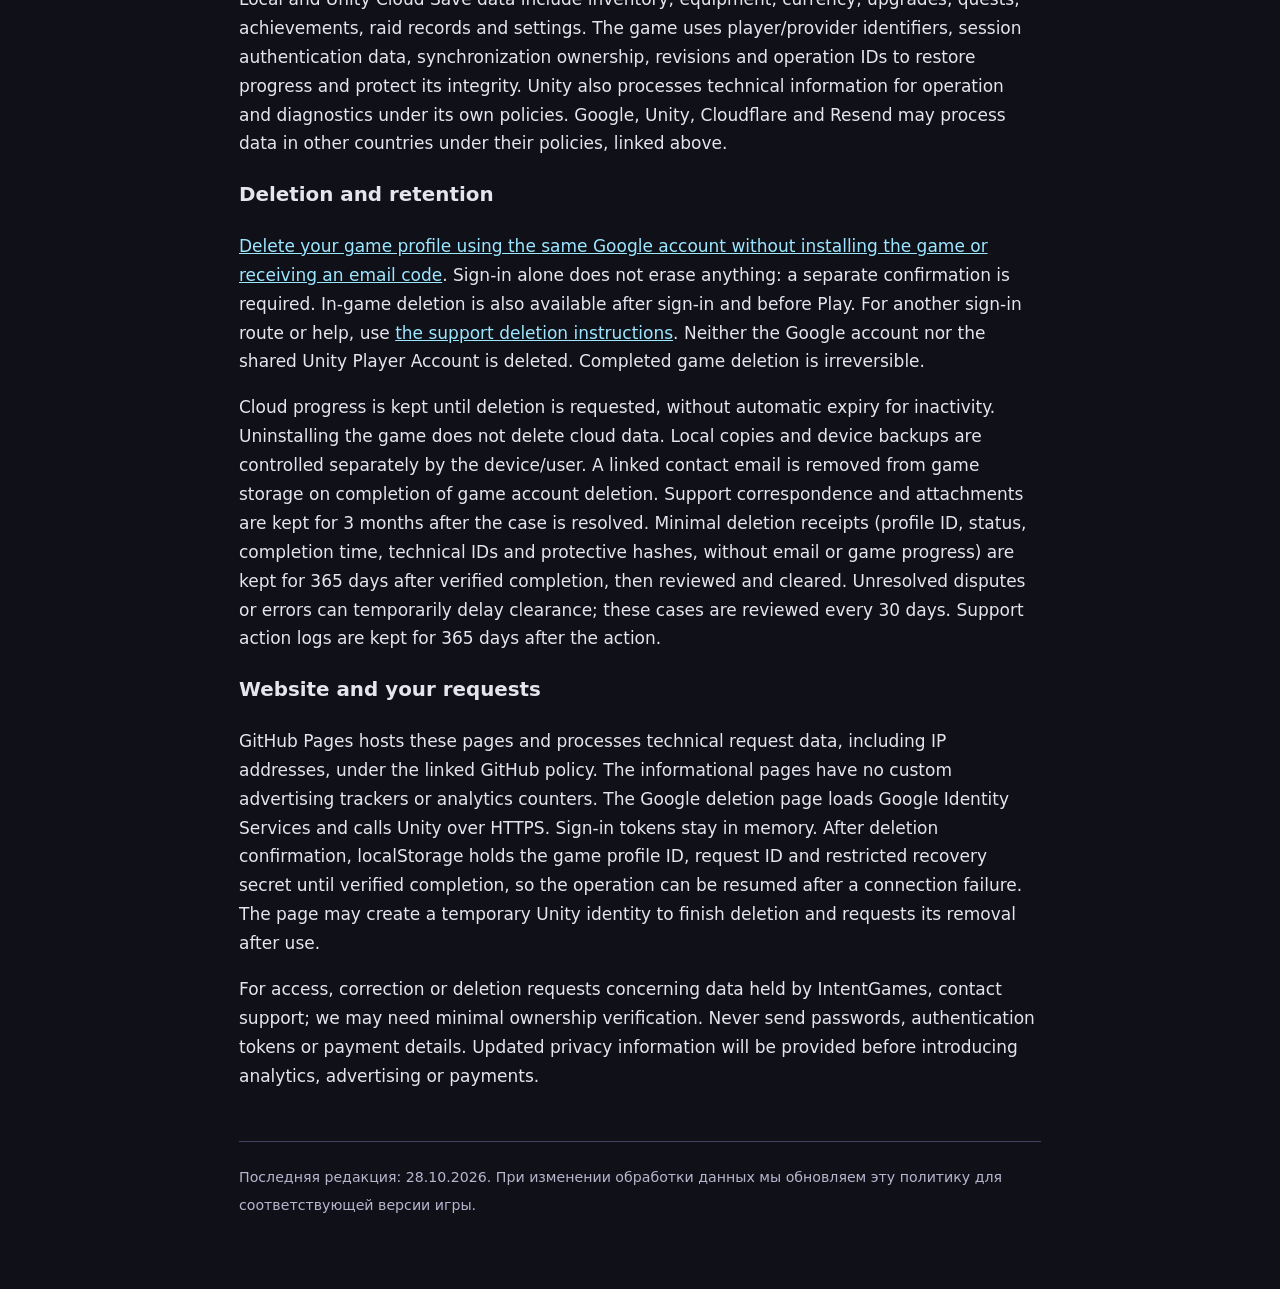
==== commit cb90e694: "Update privacy for current Google sign-in and closed test data flows" ====
--- a/index.html
+++ b/index.html
@@ -1,16 +1,16 @@
 <!doctype html>
 <html lang="ru"><head><meta charset="utf-8"><meta name="viewport" content="width=device-width,initial-scale=1"><meta name="robots" content="noindex"><title>RivenShifters — конфиденциальность и поддержка</title>
 <style>:root{color-scheme:dark}*{box-sizing:border-box}body{margin:0;background:#101018;color:#e5e5ef;font:17px/1.7 system-ui,sans-serif}main{max-width:850px;margin:auto;padding:45px 24px 70px}header{border-bottom:1px solid #44415c;padding-bottom:22px;margin-bottom:32px}h1{font-size:clamp(28px,6vw,44px);line-height:1.15}h2{font-size:24px;margin-top:36px}a{color:#9ce7ff}small{color:#b9b5ce}.notice{padding:15px;border:1px solid #ba924f;background:#292318;border-radius:8px}nav{display:flex;gap:20px;flex-wrap:wrap}section{scroll-margin-top:20px}footer{margin-top:50px;border-top:1px solid #44415c;padding-top:20px}</style></head>
-<body><main><header><small>RIVENSHIFTERS · INTENTGAMES</small><h1>Конфиденциальность<br>и поддержка</h1><nav><a href="#privacy">Данные игры</a><a href="#ads">Реклама</a><a href="#contact">Связаться</a></nav></header>
-<p class="notice">Редакция от 22 октября 2026 года. Первый закрытый тест использует облачный вход и сохранение прогресса; покупки и показы рекламы отключены. Описаны локальная версия и отдельные тестовые версии с облачным входом, аналитикой или тестовой рекламой. Доступность функций зависит от версии; наличие SDK не означает, что реклама, аналитика или платежи включены для всех игроков.</p>
-<section id="privacy"><h2>Данные игры</h2><p>RivenShifters сохраняет на устройстве игровой прогресс: предметы и их улучшения, валюту, экипировку, результаты рейдов, задания, достижения и настройки. Данные нужны для продолжения игры и защиты целостности сохранений.</p><p>В отдельной облачной тестовой версии вход выполняется через Unity Player Accounts и Unity Authentication. Unity обрабатывает данные авторизации, а игра использует постоянный ID игрока и сведения о привязке аккаунта. Пароль Unity не передаётся разработчику игры. Cloud Save хранит снимок игрового прогресса и служебные данные синхронизации: владельца, привязку профиля, версию записи и ID операции. На устройстве хранится отдельная защищённая копия. Это позволяет восстановить облачный прогресс при повторном входе в тот же аккаунт; старые локальные сохранения автоматически не переносятся. В локальной версии без облачного входа удаление сохранения может привести к потере прогресса.</p><p>Облачный игровой прогресс хранится до запроса удаления, без автоматического удаления за неактивность. Удаление приложения само по себе не удаляет облачные данные. <a href="delete-account.html">Запросить удаление игрового аккаунта и связанных данных</a>.</p><p>Игра использует технологии Unity. Они могут обрабатывать технические сведения об устройстве и работе приложения для обеспечения работы и диагностики. Подробнее: <a href="https://unity.com/legal/game-player-and-app-user-privacy-faq">средства конфиденциальности Unity</a> и <a href="https://unity.com/legal/privacy-policy">политика Unity</a>.</p></section>
-<section id="google-sign-in"><h2>Вход и удаление через Google</h2><p>При выборе Google для входа Google подтверждает вашу личность, а Unity Authentication связывает идентификатор Google с игровым аккаунтом RivenShifters. Краткоживущий токен Google передаётся Unity для проверки. Мы не запрашиваем доступ к Gmail или Google Drive и не получаем пароль Google.</p><p><a href="google-delete.html">Удаление через тот же Google-аккаунт без установленной игры</a> требует отдельного подтверждения. Сайт временно хранит токен входа в памяти; после подтверждения удаления сохраняет в этом браузере только ограниченный код продолжения операции. После успешного удаления он очищается. Игровой прогресс и связанные данные удаляются; сам Google-аккаунт остаётся. Минимальная запись об удалении хранится по сроку ниже.</p></section><section id="recovery-email"><h2>Почта для удаления аккаунта без игры</h2><p>Для новых профилей со входом через Unity перед первой игрой используется однократное подтверждение почты. Обновлённый Google-вход не требует почтового кода; версии 201–214 сохраняют прежнее требование. IntentGames хранит адрес, связанный с ID игрового аккаунта, дату подтверждения и техническую версию привязки в закрытых серверных данных Unity Cloud Save. Это нужно для управления аккаунтом и безопасного исполнения запросов удаления; адрес не используется для рекламы. При обычных последующих входах повторного подтверждения не требуется.</p><p>Письма первичного подтверждения почты отправляются через Resend: обработчик Cloudflare Workers получает данные запроса из Unity, формирует письмо и передаёт Resend адрес получателя и содержимое для доставки. Отдельные письма подтверждения удаления через поддержку отправляются оператором через Gmail; Google обрабатывает адрес получателя и содержимое таких писем. Пароли Google и Unity приложению не передаются. Код действует 10 минут после отправки; на сервере сохраняется его защитный хеш, а не исходный код. Неподтверждённый запрос на отправку может ожидать обработки до суток; затем потребуется новый запрос.</p><p>Привязанный адрес удаляется из хранилища игры при завершении удаления игрового аккаунта. Переписка поддержки и связанные письма хранятся отдельно по указанному ниже сроку — 3 месяца после решения обращения. Минимальная служебная запись о завершённом удалении хранится 365 дней и не содержит почтового адреса или игрового прогресса. <a href="delete-account.html">Как запросить удаление без установки игры</a>.</p></section><section id="analytics"><h2>Тестовая аналитика</h2><p>В предназначенной для этого Android-тестовой версии доступна добровольная аналитика Firebase. По умолчанию она выключена; выбор доступен в настройках игры. При включении передаются события запуска и результата рейда, время активной игры и загрузки, игровые локация и сложность, уровень персонажа, случайные идентификаторы сессии и рейда. Игровая локация — название карты, не физическое местоположение телефона. Содержимое инвентаря, пароли и переписка поддержки в эти события не включаются.</p><p>Firebase также обрабатывает технические данные и идентификаторы экземпляра приложения согласно своей документации. В текущей интеграции рекламные категории согласия Firebase запрещены. Отключение аналитики прекращает дальнейшую отправку через эту функцию и сбрасывает локальные данные SDK; это не заявление о мгновенном удалении ранее полученных серверных данных. <a href="https://firebase.google.com/support/privacy">Конфиденциальность Firebase</a>. Для запросов по ранее отправленным данным обратитесь в поддержку.</p></section>
-<section id="ads"><h2>Реклама и конфиденциальность</h2><p>В этой версии показы рекламы отключены. Просмотр объявлений за восстановление предметов недоступен; игру можно продолжать без рекламной награды.</p><p>В текущей обычной версии открытие формы Google User Messaging Platform (UMP) отключено. В специально настроенных Android-тестовых версиях форма может быть доступна после выбора возрастной категории 18+. При обращении к UMP обрабатываются необходимые сведения об устройстве и запросе и сохраняются выбранные рекламные предпочтения. Открытие формы не означает согласия на персонализированную рекламу и не включает показ объявлений. Отказ не мешает основной игре. <a href="rewarded-privacy.html">Подробности о рекламных предпочтениях, поставщиках и возрастной категории</a>.</p></section>
+<body><main><header><small>RIVENSHIFTERS · INTENTGAMES</small><h1>Конфиденциальность<br>и поддержка</h1><nav><a href="#google-sign-in">Вход Google</a><a href="delete-account.html">Удалить аккаунт</a><a href="#privacy">Данные игры</a><a href="#english" lang="en">English</a><a href="#ads">Реклама</a><a href="#contact">Связаться</a></nav></header>
+<p class="notice">Редакция от 28 октября 2026 года. Политика описывает текущий закрытый тест RivenShifters, включая версию 227. Доступен вход через Google без отдельного подтверждения почты кодом. Unity Player Accounts остаётся альтернативным способом входа. Покупки, показы рекламы и Firebase Analytics в текущем выпуске отключены.</p>
+<section id="privacy"><h2>Данные игры</h2><p>RivenShifters сохраняет на устройстве игровой прогресс: предметы и их улучшения, валюту, экипировку, результаты рейдов, задания, достижения и настройки. Данные нужны для продолжения игры и защиты целостности сохранений.</p><p>В текущей версии можно войти через Google или Unity Player Accounts. В обоих случаях Unity Authentication создаёт или находит игровой аккаунт: используются постоянный ID игрока, идентификатор выбранного поставщика входа и сведения о привязке. Google и Unity обрабатывают данные авторизации; их пароли не передаются разработчику игры. Используйте тот же способ входа и тот же аккаунт для возврата к своему прогрессу; совпадение email само по себе не объединяет разные игровые профили. Cloud Save хранит снимок игрового прогресса и служебные данные синхронизации: владельца, привязку профиля, версию записи и ID операции. На устройстве хранится локальная копия прогресса и данные сеанса авторизации, необходимые для повторного входа. Это позволяет восстановить облачный прогресс при повторном входе в тот же аккаунт. Удаление локальных данных до успешной облачной синхронизации может привести к потере неотправленного прогресса.</p><p>Облачный игровой прогресс хранится до запроса удаления, без автоматического удаления за неактивность. Удаление приложения само по себе не удаляет облачные данные. <a href="delete-account.html">Запросить удаление игрового аккаунта и связанных данных</a>.</p><p>Игра использует технологии Unity. Они могут обрабатывать технические сведения об устройстве и работе приложения для обеспечения работы и диагностики. Подробнее: <a href="https://unity.com/legal/game-player-and-app-user-privacy-faq">средства конфиденциальности Unity</a> и <a href="https://unity.com/legal/privacy-policy">политика Unity</a>.</p></section>
+<section id="google-sign-in"><h2>Вход через Google — без почтового кода</h2><p>Google подтверждает выбранный аккаунт, а Unity Authentication проверяет токен Google и связывает идентификатор Google с игровым профилем RivenShifters. Базовая авторизация может передавать идентификатор аккаунта, email и основные сведения профиля согласно экрану Google. Для подтверждения владения используется проверенная привязка идентификатора, а не совпадение адресов почты. Дополнительное письмо или код RivenShifters для Google-входа не требуются.</p><p>Мы не запрашиваем доступ к содержимому Gmail, Google Drive или контактам и не получаем пароль Google. Это вход через Google, а не отдельная система достижений или облачных сохранений Google Play Games. Прогресс хранится в Unity Cloud Save. <a href="https://policies.google.com/privacy">Политика Google</a>.</p><p><a href="google-delete.html">Удалить игровой аккаунт через тот же Google-аккаунт без установленной игры</a>. Вход сам по себе ничего не удаляет: требуется отдельное подтверждение. Сам Google-аккаунт сохраняется. Сроки хранения минимальной записи об удалении приведены ниже.</p></section><section id="recovery-email"><h2>Альтернативный вход Unity и почтовая поддержка</h2><p>Если вы выбираете Unity Player Accounts, для новых игровых профилей остаётся однократное подтверждение контактной почты перед первой игрой. Это не требование для Google-входа. IntentGames хранит подтверждённый адрес, связанный с ID игрового аккаунта, дату подтверждения и техническую версию привязки в закрытых серверных данных Unity Cloud Save. Адрес нужен для безопасного удаления через поддержку и не используется для рекламных рассылок. При обычных последующих входах повторное подтверждение не требуется.</p><p>Письма первичного подтверждения отправляет облачный обработчик Cloudflare Workers через Resend. Он получает запрос из Unity и передаёт Resend адрес получателя и содержимое письма для доставки. Этот канал не зависит от включённого ПК разработчика. Письма с отдельным кодом удаления через поддержку отправляются оператором через Gmail; Google обрабатывает получателя и содержимое письма. Эти разрешения почтового ящика поддержки не предоставляют игре доступ к почте игроков.</p><p>Код действует 10 минут после отправки; сервер хранит защитный хеш, а не исходный код. Запрос на отправку может ожидать обработки до суток, после чего потребуется новый. При завершении удаления игрового аккаунта привязанный адрес удаляется из хранилища игры. Переписка поддержки хранится отдельно 3 месяца после решения обращения. <a href="delete-account.html">Все способы удаления и обращения в поддержку</a>. Политики поставщиков: <a href="https://www.cloudflare.com/privacypolicy/">Cloudflare</a>, <a href="https://resend.com/legal/privacy-policy">Resend</a>, <a href="https://policies.google.com/privacy">Google</a>.</p></section><section id="analytics"><h2>Аналитика и техническая диагностика</h2><p>В текущем выпуске 227 Firebase Analytics отключена конфигурацией сборки; игровые события через эту функцию не отправляются. Наличие библиотек Firebase в пакете не означает, что сбор аналитики включён. Техническая обработка Unity для работы приложения, авторизации и диагностики описана отдельно в разделе «Данные игры» и политиках Unity.</p><p>Перед включением аналитики в будущих выпусках мы обновим эту политику и соответствующие настройки конфиденциальности. <a href="https://firebase.google.com/support/privacy">Конфиденциальность Firebase</a>.</p></section>
+<section id="ads"><h2>Реклама и покупки</h2><p>В текущем закрытом тесте показы рекламы и покупки за реальные деньги отключены. Внутриигровые магазин, крафт и улучшения используют игровую валюту и ресурсы; они не являются оплатой реальными деньгами.</p><p>Форма рекламных предпочтений Google User Messaging Platform (UMP) в текущем выпуске отключена. Рекламные SDK остаются в пакете, но их наличие не означает включение показов. <a href="rewarded-privacy.html">Текущий статус рекламных функций</a>. Перед включением рекламы или платежей в следующих версиях мы обновим описание обработки данных.</p></section>
 <section><h2>Хранение, удаление и обращения</h2><p>Локальные данные остаются на устройстве, пока пользователь или система их не удалят. Очистка данных приложения в настройках Android удаляет локальное сохранение и может привести к необратимой потере прогресса. Управление резервными копиями устройства выполняется отдельно средствами Android и соответствующего сервиса.</p><p>По вопросам доступа, исправления или удаления данных, находящихся у IntentGames, напишите на адрес поддержки. Укажите, какие данные или обращение имеются в виду. Мы можем запросить минимальные сведения для подтверждения принадлежности данных. Не отправляйте пароли или платёжные данные. Письмо разработчику не удаляет сохранение на вашем устройстве; данными сервисов Unity управляет также сам поставщик через свои средства конфиденциальности.</p><p>При обращении по электронной почте разработчик получает адрес отправителя, содержание сообщения и вложения для решения обращения. Переписка поддержки, включая вложения, хранится 3 месяца с момента решения обращения, после чего удаляется.</p></section>
 <section><h2>Дети</h2><p>Целевая аудитория первого закрытого теста — пользователи 16 лет и старше. Игра не предназначена для детей младше 16 лет. Это не заменяет возрастной рейтинг магазина. При вопросах о данных ребёнка свяжитесь с поддержкой.</p></section>
-<section id="contact"><h2>Поддержка RivenShifters</h2><p><a href="mailto:Sublustrum123@gmail.com">Sublustrum123@gmail.com</a></p><p>Издатель: IntentGames.</p></section>
-<section id="unity-account"><h2>Общий Unity Player Account</h2><p>Unity Player Accounts использует email для создания аккаунта и отдельный идентификатор пользователя. Этот общий аккаунт может использоваться в других играх. <a href="https://unity.com/legal/privacy-policy">Политика конфиденциальности Unity</a>.</p><p><a href="https://player-account.unity.com/delete-account">Управлять удалением общего Unity Player Account</a>. Запросы о доступе к данным и конфиденциальности этого аккаунта направляйте непосредственно Unity: <a href="mailto:unity-player-login-privacy@unity3d.com">unity-player-login-privacy@unity3d.com</a>.</p><p>Это отдельный процесс: удаление общего Unity Player Account не удаляет автоматически данные RivenShifters, а запрос IntentGames не удаляет общий аккаунт Unity. <a href="delete-account.html">Запрос удаления игрового профиля RivenShifters</a> требует проверки принадлежности; в закрытой тестовой версии доступно удаление игрового аккаунта после входа и отдельного подтверждения. При невозможности автоматического удаления требуется проверка поддержки. Открытие любой ссылки само по себе ничего не удаляет.</p></section>
-<section id="deletion-retention"><h2>Минимальная запись об удалении</h2><p>После подтверждённого удаления игрового аккаунта сохраняется минимальная служебная запись: идентификатор удалённого игрового профиля, статус и время завершения операции, технические идентификаторы и защитные хеши. Инвентарь и игровой прогресс в неё не входят. Она нужна для подтверждения удаления, защиты от повторного применения старых запросов и разбора сбоев.</p><p>Срок хранения этой записи — 365 дней после проверенного завершения удаления, затем выполняется проверка и очистка. При незавершённом споре или обнаруженной ошибке запись может быть временно удержана до разрешения ситуации; ответственный оператор пересматривает такие случаи каждые 30 дней. Журнал действий поддержки хранится отдельно 365 дней с момента действия. Эти сроки не устанавливают срок хранения финансовых документов; покупки в первом закрытом тесте отключены.</p></section><footer><small>Последняя редакция: 26.10.2026. При изменении обработки данных мы обновляем эту политику для соответствующей версии игры.</small></footer></main></body></html>
+<section id="website"><h2>Данные сайта и безопасность</h2><p>Статические страницы размещены на GitHub Pages. При посещении хостинг получает технические данные запроса, включая IP-адрес, в соответствии с <a href="https://docs.github.com/en/site-policy/privacy-policies/github-general-privacy-statement">политикой GitHub</a>. На информационных страницах не установлены собственные рекламные трекеры или счётчики аналитики.</p><p>Страница удаления Google загружает Google Identity Services и обращается к Unity Authentication и Cloud Code по HTTPS. Токены входа этой страницы хранятся в памяти. После отдельного подтверждения удаления браузер сохраняет в localStorage ID игрового профиля, ID запроса и ограниченный секрет продолжения операции; это позволяет завершить удаление при обрыве связи. Запись очищается после подтверждённого завершения. Не передавайте её другим людям. Для завершения операции может создаваться временная техническая учётная запись Unity; после использования сайт отправляет запрос её удаления.</p><p>Поставщики могут обрабатывать данные в других странах согласно своим политикам. Доступ к служебным данным ограничивается задачами работы игры и поддержки. Не присылайте пароли, токены входа или платёжные данные.</p></section><section id="contact"><h2>Поддержка RivenShifters</h2><p><a href="mailto:Sublustrum123@gmail.com">Sublustrum123@gmail.com</a></p><p>Издатель: IntentGames.</p></section>
+<section id="unity-account"><h2>Если вы используете Unity Player Account</h2><p>Unity Player Accounts использует email для создания аккаунта и отдельный идентификатор пользователя. Этот общий аккаунт может использоваться в других играх. <a href="https://unity.com/legal/privacy-policy">Политика конфиденциальности Unity</a>.</p><p><a href="https://player-account.unity.com/delete-account">Управлять удалением общего Unity Player Account</a>. Запросы о доступе к данным и конфиденциальности этого аккаунта направляйте непосредственно Unity: <a href="mailto:unity-player-login-privacy@unity3d.com">unity-player-login-privacy@unity3d.com</a>.</p><p>Это отдельный процесс: удаление общего Unity Player Account не удаляет автоматически данные RivenShifters, а запрос IntentGames не удаляет общий аккаунт Unity. <a href="delete-account.html">Запрос удаления игрового профиля RivenShifters</a> требует проверки принадлежности; в закрытой тестовой версии доступно удаление игрового аккаунта после входа и отдельного подтверждения. При невозможности автоматического удаления требуется проверка поддержки. Открытие любой ссылки само по себе ничего не удаляет.</p></section>
+<section id="deletion-retention"><h2>Минимальная запись об удалении</h2><p>После подтверждённого удаления игрового аккаунта сохраняется минимальная служебная запись: идентификатор удалённого игрового профиля, статус и время завершения операции, технические идентификаторы и защитные хеши. Инвентарь и игровой прогресс в неё не входят. Она нужна для подтверждения удаления, защиты от повторного применения старых запросов и разбора сбоев.</p><p>Срок хранения этой записи — 365 дней после проверенного завершения удаления, затем выполняется проверка и очистка. При незавершённом споре или обнаруженной ошибке запись может быть временно удержана до разрешения ситуации; ответственный оператор пересматривает такие случаи каждые 30 дней. Журнал действий поддержки хранится отдельно 365 дней с момента действия. Эти сроки не устанавливают срок хранения финансовых документов; покупки в первом закрытом тесте отключены.</p></section><section id="english" lang="en"><h2>Privacy policy — English</h2><p>Updated 28 October 2026. RivenShifters is published by IntentGames. Contact: <a href="mailto:Sublustrum123@gmail.com">Sublustrum123@gmail.com</a>. The current test, including version 227, has advertising, real-money purchases, UMP and Firebase Analytics disabled. In-game currency and crafting resources are not real-money payments. The intended audience is 16+, separately from the store content rating.</p><h3>Sign-in and game data</h3><p>Google sign-in requires no separate RivenShifters email code. Google verifies your account; Unity Authentication verifies its token and associates the provider ID with your game profile. Basic sign-in can provide an account identifier, email and basic profile information as shown by Google. We do not request access to your Gmail messages, Drive or contacts and do not receive your Google password. This is Google sign-in, not a separate Google Play Games achievement or save system. Use the same sign-in method and account to return to your progress; matching email addresses do not automatically merge profiles.</p><p>Unity Player Accounts remains an alternative sign-in option in the app. If chosen for a new profile, it requires one-time contact email verification. The verified email, player ID, confirmation date and binding version are stored in private Unity Cloud Save data for account management and support deletion, not advertising. Cloudflare Workers retrieves the enrollment request from Unity and uses Resend to send the verification email. Separate support deletion-code messages are sent manually through the support Gmail mailbox. This does not grant access to players' mailboxes. Codes expire 10 minutes after sending; the server retains a protective hash. A pending send request can wait up to one day, after which a new request is needed.</p><p>Local and Unity Cloud Save data include inventory, equipment, currency, upgrades, quests, achievements, raid records and settings. The game uses player/provider identifiers, session authentication data, synchronization ownership, revisions and operation IDs to restore progress and protect its integrity. Unity also processes technical information for operation and diagnostics under its own policies. Google, Unity, Cloudflare and Resend may process data in other countries under their policies, linked above.</p><h3>Deletion and retention</h3><p><a href="google-delete.html">Delete your game profile using the same Google account without installing the game or receiving an email code</a>. Sign-in alone does not erase anything: a separate confirmation is required. In-game deletion is also available after sign-in and before Play. For another sign-in route or help, use <a href="delete-account.html">the support deletion instructions</a>. Neither the Google account nor the shared Unity Player Account is deleted. Completed game deletion is irreversible.</p><p>Cloud progress is kept until deletion is requested, without automatic expiry for inactivity. Uninstalling the game does not delete cloud data. Local copies and device backups are controlled separately by the device/user. A linked contact email is removed from game storage on completion of game account deletion. Support correspondence and attachments are kept for 3 months after the case is resolved. Minimal deletion receipts (profile ID, status, completion time, technical IDs and protective hashes, without email or game progress) are kept for 365 days after verified completion, then reviewed and cleared. Unresolved disputes or errors can temporarily delay clearance; these cases are reviewed every 30 days. Support action logs are kept for 365 days after the action.</p><h3>Website and your requests</h3><p>GitHub Pages hosts these pages and processes technical request data, including IP addresses, under the linked GitHub policy. The informational pages have no custom advertising trackers or analytics counters. The Google deletion page loads Google Identity Services and calls Unity over HTTPS. Sign-in tokens stay in memory. After deletion confirmation, localStorage holds the game profile ID, request ID and restricted recovery secret until verified completion, so the operation can be resumed after a connection failure. The page may create a temporary Unity identity to finish deletion and requests its removal after use.</p><p>For access, correction or deletion requests concerning data held by IntentGames, contact support; we may need minimal ownership verification. Never send passwords, authentication tokens or payment details. Updated privacy information will be provided before introducing analytics, advertising or payments.</p></section><footer><small>Последняя редакция: 28.10.2026. При изменении обработки данных мы обновляем эту политику для соответствующей версии игры.</small></footer></main></body></html>
 
 
 
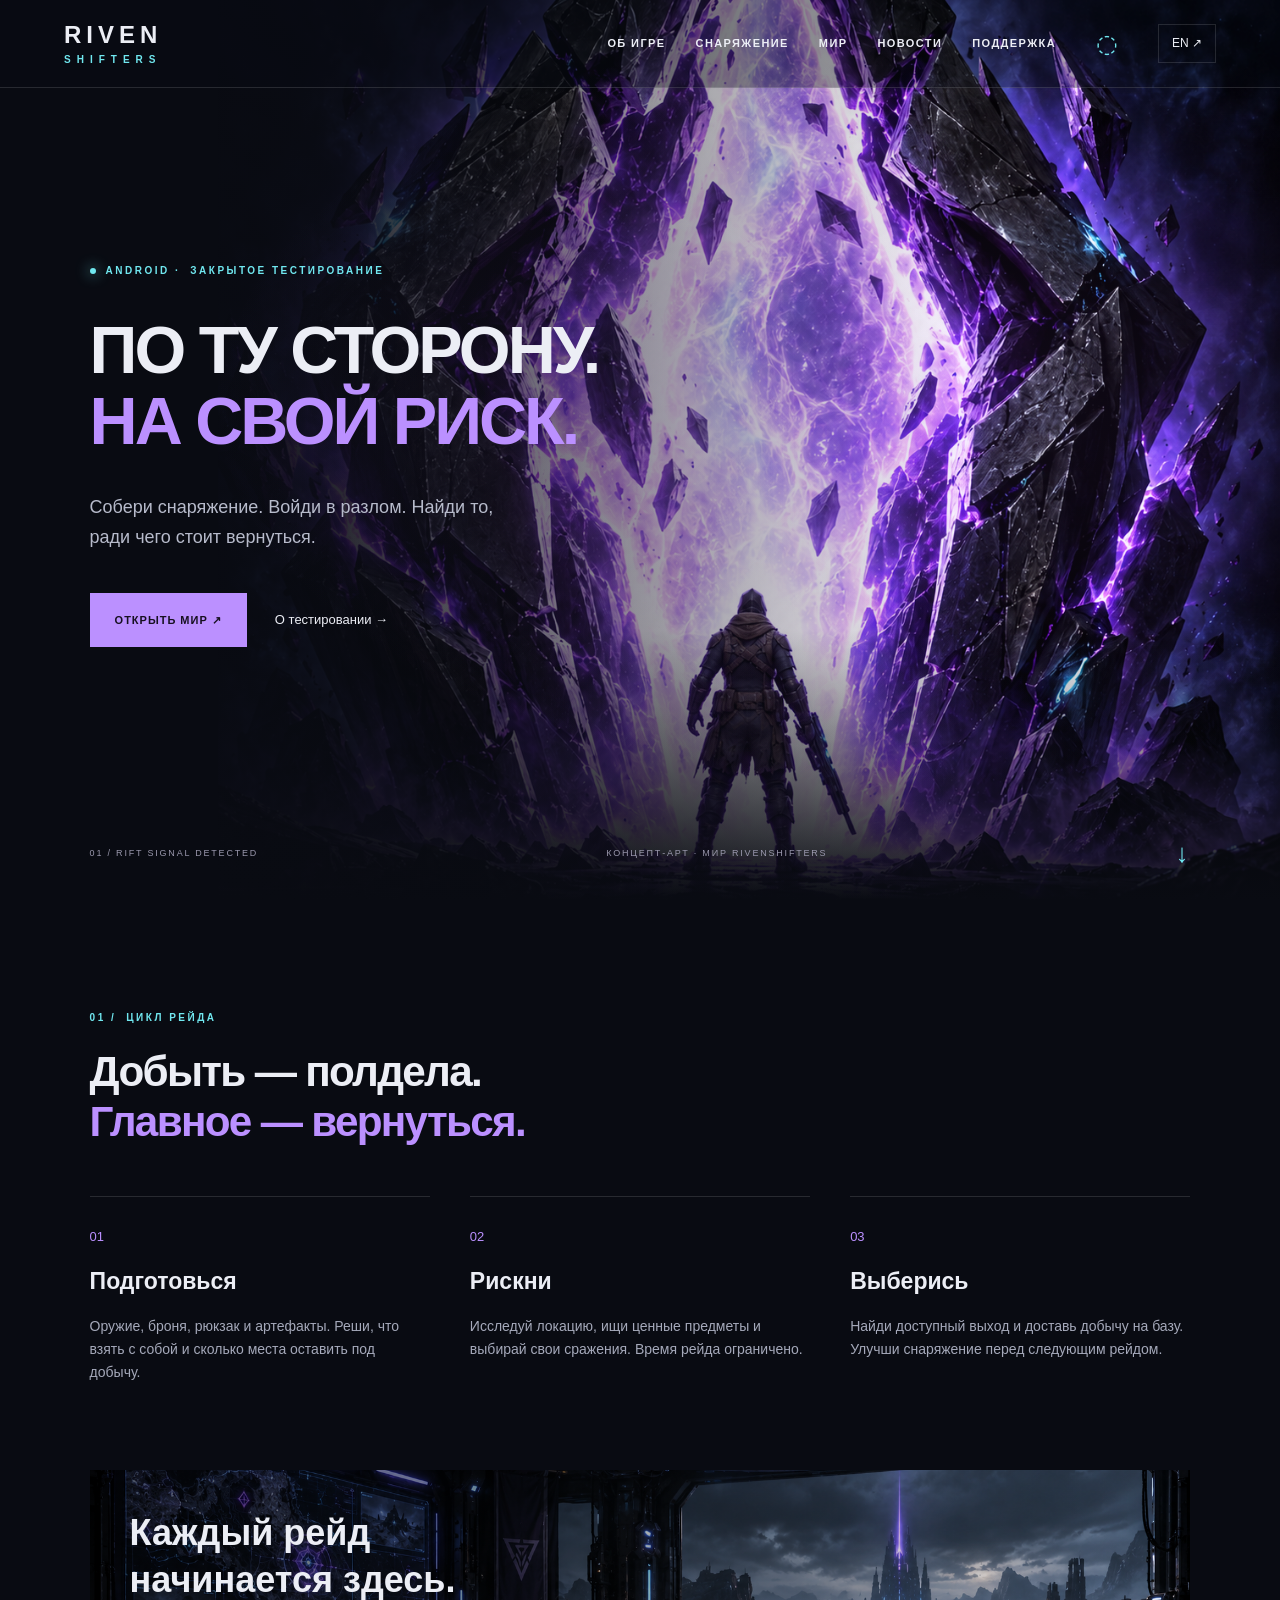
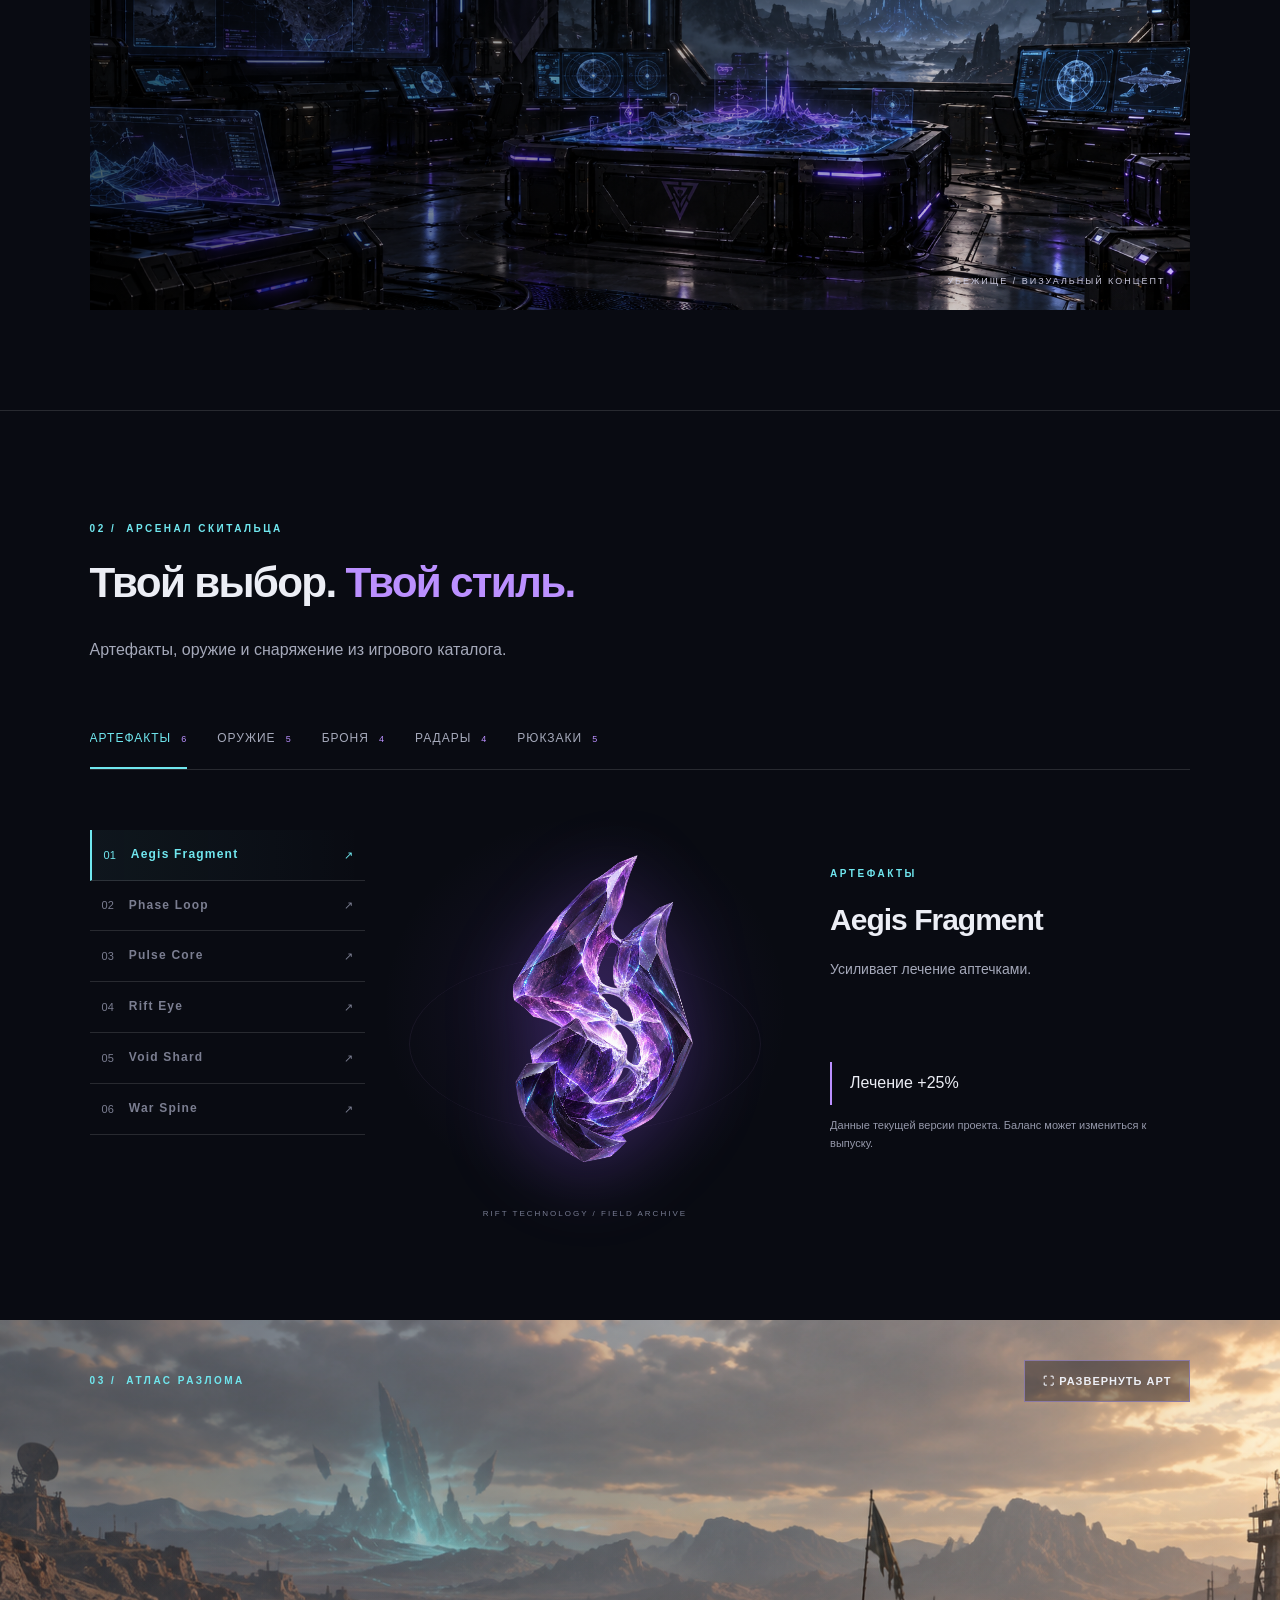
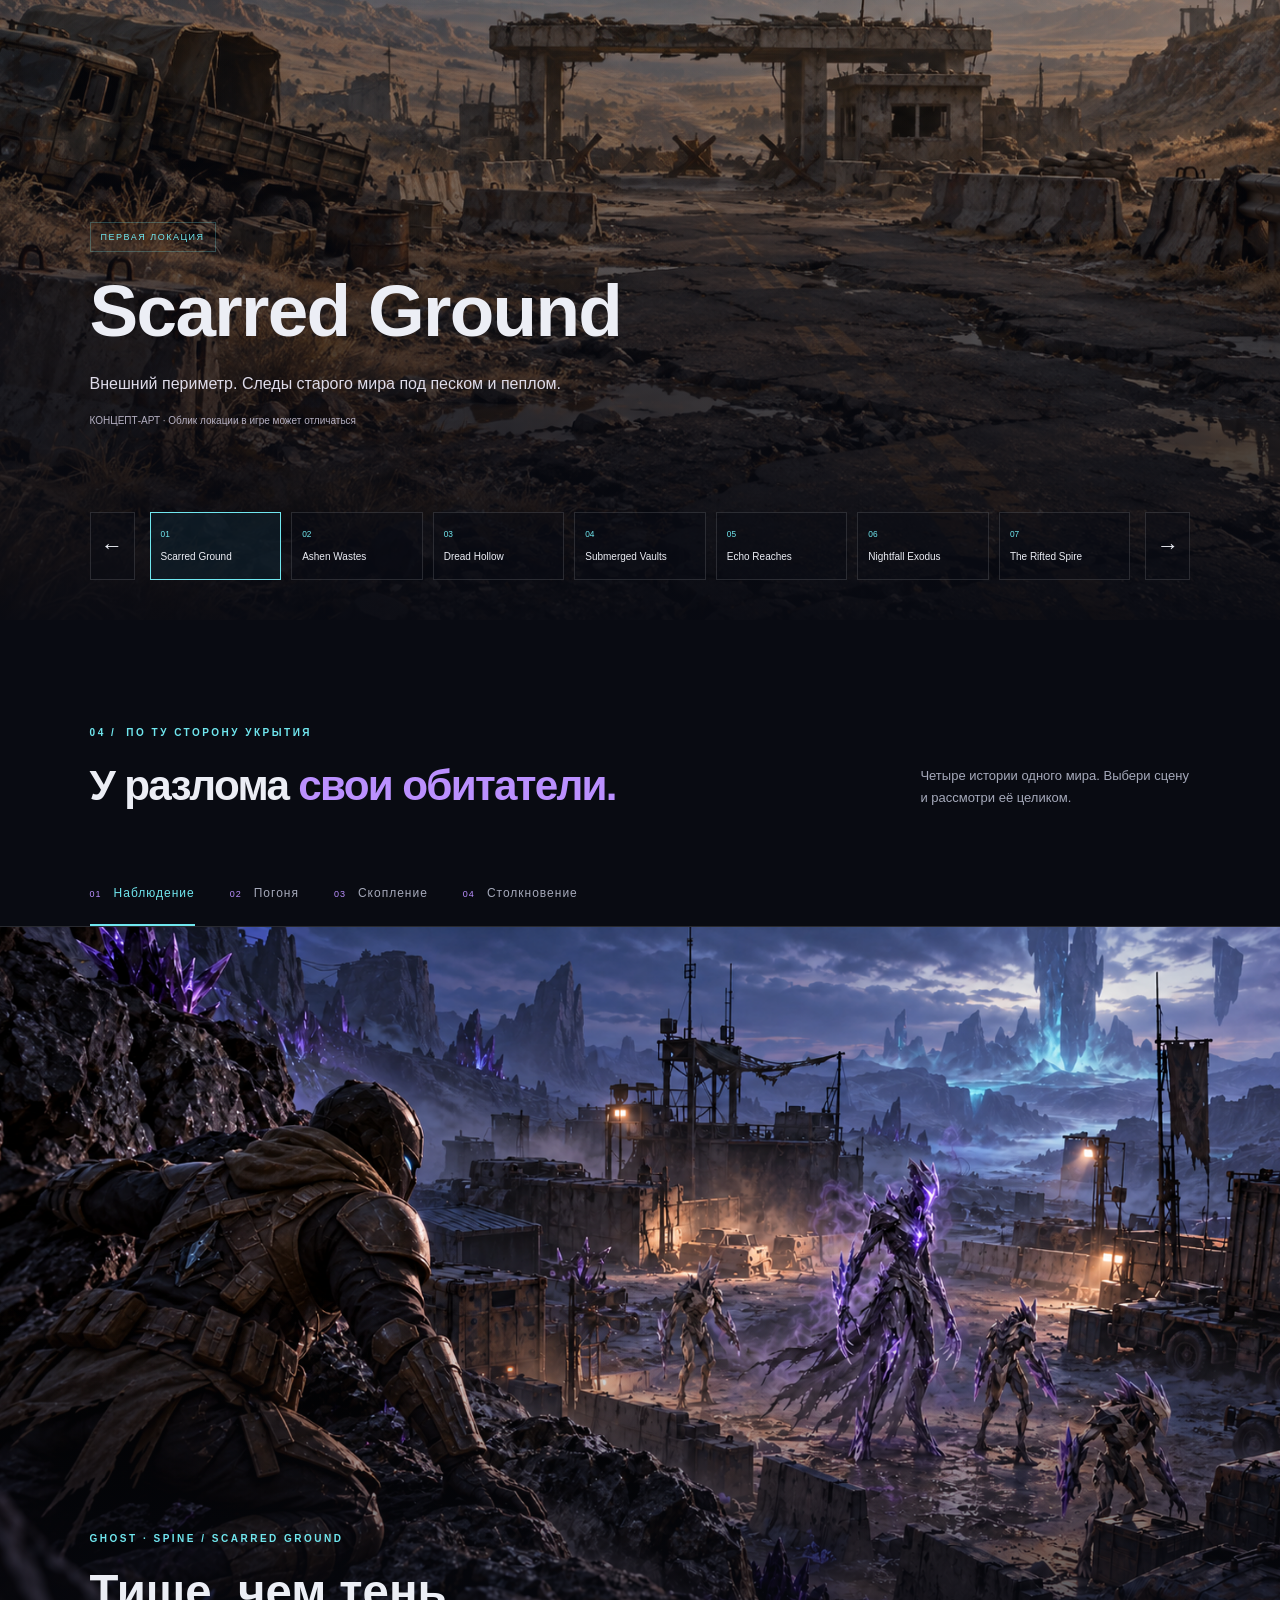
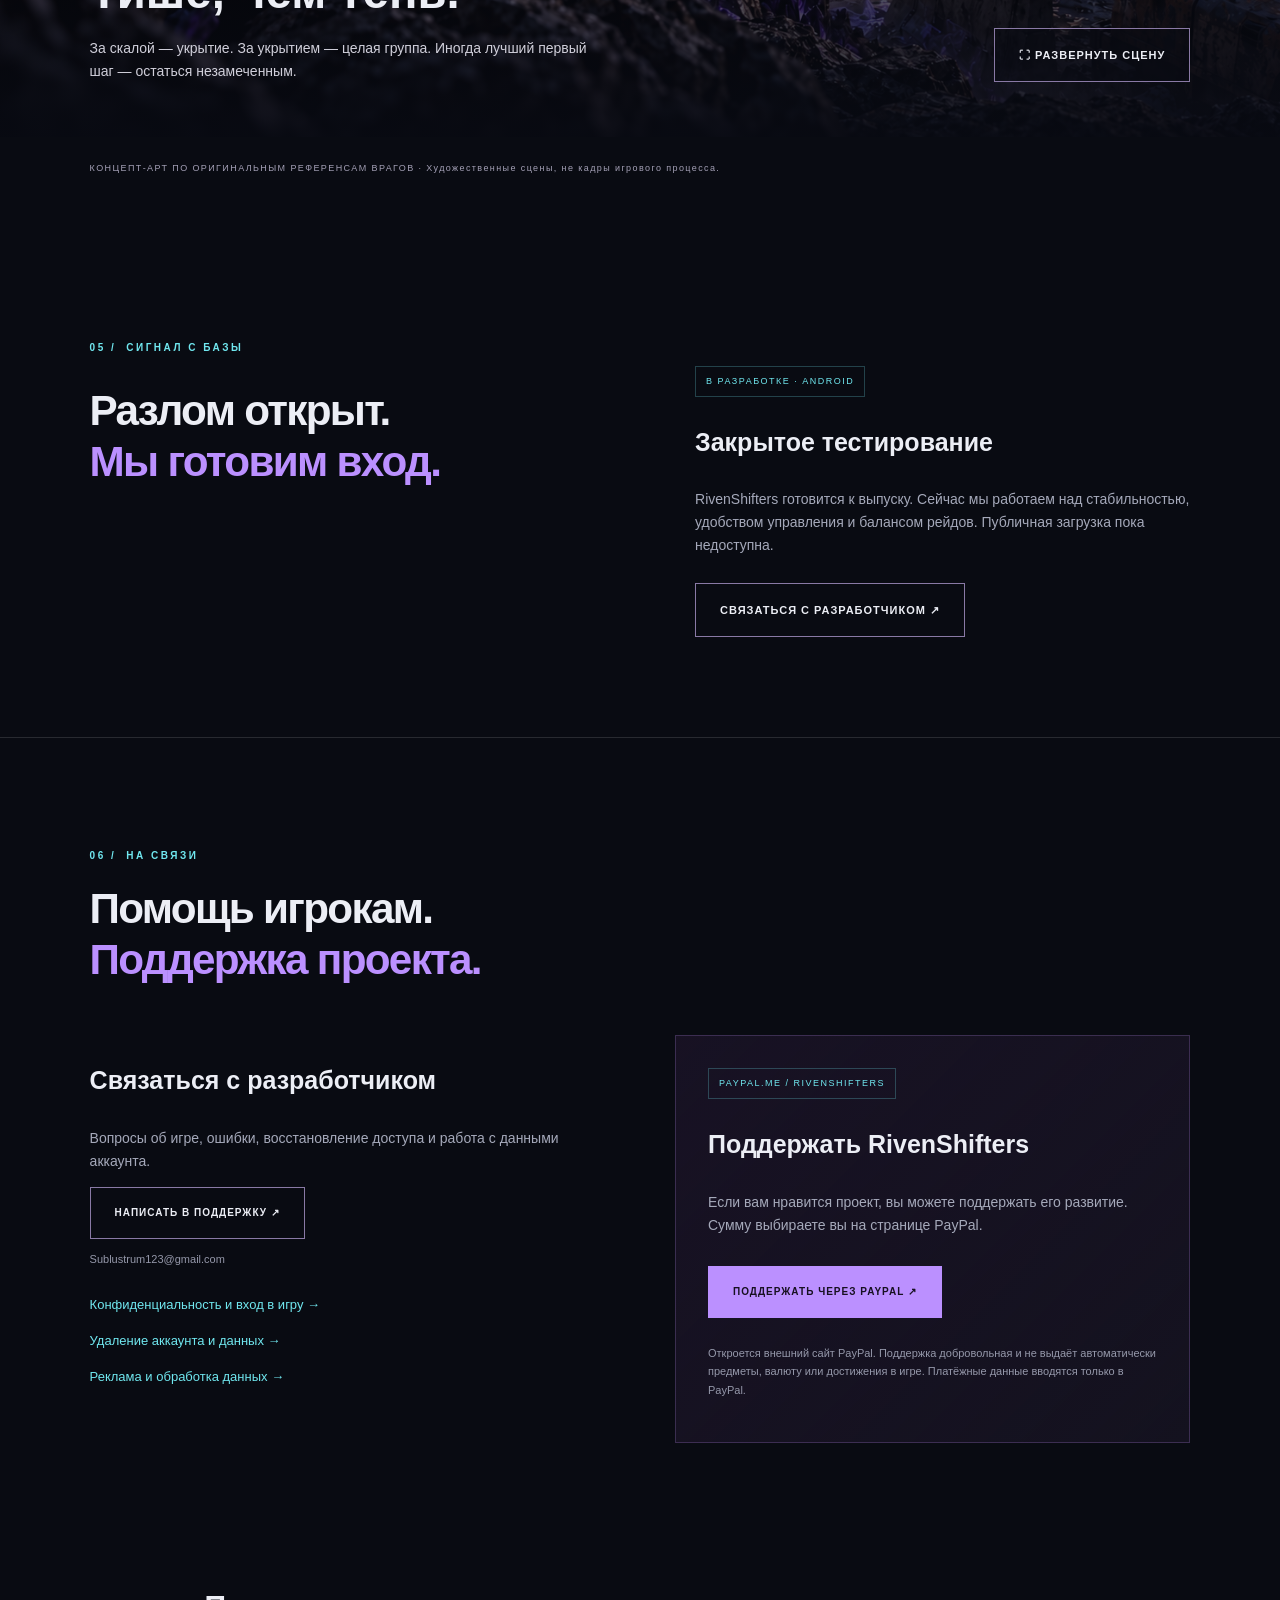
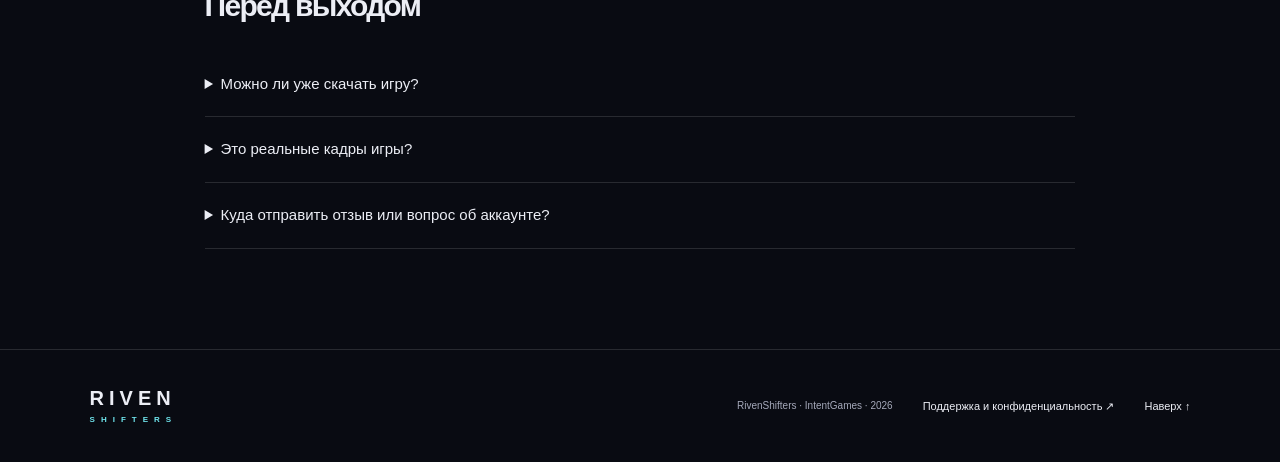
==== commit 06621db4: "Publish RivenShifters showcase with support and updated equipment" ====
--- a/index.html
+++ b/index.html
@@ -1,18 +1,9 @@
-<!doctype html>
-<html lang="ru"><head><meta charset="utf-8"><meta name="viewport" content="width=device-width,initial-scale=1"><meta name="robots" content="noindex"><title>RivenShifters — конфиденциальность и поддержка</title>
-<style>:root{color-scheme:dark}*{box-sizing:border-box}body{margin:0;background:#101018;color:#e5e5ef;font:17px/1.7 system-ui,sans-serif}main{max-width:850px;margin:auto;padding:45px 24px 70px}header{border-bottom:1px solid #44415c;padding-bottom:22px;margin-bottom:32px}h1{font-size:clamp(28px,6vw,44px);line-height:1.15}h2{font-size:24px;margin-top:36px}a{color:#9ce7ff}small{color:#b9b5ce}.notice{padding:15px;border:1px solid #ba924f;background:#292318;border-radius:8px}nav{display:flex;gap:20px;flex-wrap:wrap}section{scroll-margin-top:20px}footer{margin-top:50px;border-top:1px solid #44415c;padding-top:20px}</style></head>
-<body><main><header><small>RIVENSHIFTERS · INTENTGAMES</small><h1>Конфиденциальность<br>и поддержка</h1><nav><a href="#google-sign-in">Вход Google</a><a href="delete-account.html">Удалить аккаунт</a><a href="#privacy">Данные игры</a><a href="#english" lang="en">English</a><a href="#ads">Реклама</a><a href="#contact">Связаться</a></nav></header>
-<p class="notice">Редакция от 28 октября 2026 года. Политика описывает текущий закрытый тест RivenShifters, включая версию 227. Доступен вход через Google без отдельного подтверждения почты кодом. Unity Player Accounts остаётся альтернативным способом входа. Покупки, показы рекламы и Firebase Analytics в текущем выпуске отключены.</p>
-<section id="privacy"><h2>Данные игры</h2><p>RivenShifters сохраняет на устройстве игровой прогресс: предметы и их улучшения, валюту, экипировку, результаты рейдов, задания, достижения и настройки. Данные нужны для продолжения игры и защиты целостности сохранений.</p><p>В текущей версии можно войти через Google или Unity Player Accounts. В обоих случаях Unity Authentication создаёт или находит игровой аккаунт: используются постоянный ID игрока, идентификатор выбранного поставщика входа и сведения о привязке. Google и Unity обрабатывают данные авторизации; их пароли не передаются разработчику игры. Используйте тот же способ входа и тот же аккаунт для возврата к своему прогрессу; совпадение email само по себе не объединяет разные игровые профили. Cloud Save хранит снимок игрового прогресса и служебные данные синхронизации: владельца, привязку профиля, версию записи и ID операции. На устройстве хранится локальная копия прогресса и данные сеанса авторизации, необходимые для повторного входа. Это позволяет восстановить облачный прогресс при повторном входе в тот же аккаунт. Удаление локальных данных до успешной облачной синхронизации может привести к потере неотправленного прогресса.</p><p>Облачный игровой прогресс хранится до запроса удаления, без автоматического удаления за неактивность. Удаление приложения само по себе не удаляет облачные данные. <a href="delete-account.html">Запросить удаление игрового аккаунта и связанных данных</a>.</p><p>Игра использует технологии Unity. Они могут обрабатывать технические сведения об устройстве и работе приложения для обеспечения работы и диагностики. Подробнее: <a href="https://unity.com/legal/game-player-and-app-user-privacy-faq">средства конфиденциальности Unity</a> и <a href="https://unity.com/legal/privacy-policy">политика Unity</a>.</p></section>
-<section id="google-sign-in"><h2>Вход через Google — без почтового кода</h2><p>Google подтверждает выбранный аккаунт, а Unity Authentication проверяет токен Google и связывает идентификатор Google с игровым профилем RivenShifters. Базовая авторизация может передавать идентификатор аккаунта, email и основные сведения профиля согласно экрану Google. Для подтверждения владения используется проверенная привязка идентификатора, а не совпадение адресов почты. Дополнительное письмо или код RivenShifters для Google-входа не требуются.</p><p>Мы не запрашиваем доступ к содержимому Gmail, Google Drive или контактам и не получаем пароль Google. Это вход через Google, а не отдельная система достижений или облачных сохранений Google Play Games. Прогресс хранится в Unity Cloud Save. <a href="https://policies.google.com/privacy">Политика Google</a>.</p><p><a href="google-delete.html">Удалить игровой аккаунт через тот же Google-аккаунт без установленной игры</a>. Вход сам по себе ничего не удаляет: требуется отдельное подтверждение. Сам Google-аккаунт сохраняется. Сроки хранения минимальной записи об удалении приведены ниже.</p></section><section id="recovery-email"><h2>Альтернативный вход Unity и почтовая поддержка</h2><p>Если вы выбираете Unity Player Accounts, для новых игровых профилей остаётся однократное подтверждение контактной почты перед первой игрой. Это не требование для Google-входа. IntentGames хранит подтверждённый адрес, связанный с ID игрового аккаунта, дату подтверждения и техническую версию привязки в закрытых серверных данных Unity Cloud Save. Адрес нужен для безопасного удаления через поддержку и не используется для рекламных рассылок. При обычных последующих входах повторное подтверждение не требуется.</p><p>Письма первичного подтверждения отправляет облачный обработчик Cloudflare Workers через Resend. Он получает запрос из Unity и передаёт Resend адрес получателя и содержимое письма для доставки. Этот канал не зависит от включённого ПК разработчика. Письма с отдельным кодом удаления через поддержку отправляются оператором через Gmail; Google обрабатывает получателя и содержимое письма. Эти разрешения почтового ящика поддержки не предоставляют игре доступ к почте игроков.</p><p>Код действует 10 минут после отправки; сервер хранит защитный хеш, а не исходный код. Запрос на отправку может ожидать обработки до суток, после чего потребуется новый. При завершении удаления игрового аккаунта привязанный адрес удаляется из хранилища игры. Переписка поддержки хранится отдельно 3 месяца после решения обращения. <a href="delete-account.html">Все способы удаления и обращения в поддержку</a>. Политики поставщиков: <a href="https://www.cloudflare.com/privacypolicy/">Cloudflare</a>, <a href="https://resend.com/legal/privacy-policy">Resend</a>, <a href="https://policies.google.com/privacy">Google</a>.</p></section><section id="analytics"><h2>Аналитика и техническая диагностика</h2><p>В текущем выпуске 227 Firebase Analytics отключена конфигурацией сборки; игровые события через эту функцию не отправляются. Наличие библиотек Firebase в пакете не означает, что сбор аналитики включён. Техническая обработка Unity для работы приложения, авторизации и диагностики описана отдельно в разделе «Данные игры» и политиках Unity.</p><p>Перед включением аналитики в будущих выпусках мы обновим эту политику и соответствующие настройки конфиденциальности. <a href="https://firebase.google.com/support/privacy">Конфиденциальность Firebase</a>.</p></section>
-<section id="ads"><h2>Реклама и покупки</h2><p>В текущем закрытом тесте показы рекламы и покупки за реальные деньги отключены. Внутриигровые магазин, крафт и улучшения используют игровую валюту и ресурсы; они не являются оплатой реальными деньгами.</p><p>Форма рекламных предпочтений Google User Messaging Platform (UMP) в текущем выпуске отключена. Рекламные SDK остаются в пакете, но их наличие не означает включение показов. <a href="rewarded-privacy.html">Текущий статус рекламных функций</a>. Перед включением рекламы или платежей в следующих версиях мы обновим описание обработки данных.</p></section>
-<section><h2>Хранение, удаление и обращения</h2><p>Локальные данные остаются на устройстве, пока пользователь или система их не удалят. Очистка данных приложения в настройках Android удаляет локальное сохранение и может привести к необратимой потере прогресса. Управление резервными копиями устройства выполняется отдельно средствами Android и соответствующего сервиса.</p><p>По вопросам доступа, исправления или удаления данных, находящихся у IntentGames, напишите на адрес поддержки. Укажите, какие данные или обращение имеются в виду. Мы можем запросить минимальные сведения для подтверждения принадлежности данных. Не отправляйте пароли или платёжные данные. Письмо разработчику не удаляет сохранение на вашем устройстве; данными сервисов Unity управляет также сам поставщик через свои средства конфиденциальности.</p><p>При обращении по электронной почте разработчик получает адрес отправителя, содержание сообщения и вложения для решения обращения. Переписка поддержки, включая вложения, хранится 3 месяца с момента решения обращения, после чего удаляется.</p></section>
-<section><h2>Дети</h2><p>Целевая аудитория первого закрытого теста — пользователи 16 лет и старше. Игра не предназначена для детей младше 16 лет. Это не заменяет возрастной рейтинг магазина. При вопросах о данных ребёнка свяжитесь с поддержкой.</p></section>
-<section id="website"><h2>Данные сайта и безопасность</h2><p>Статические страницы размещены на GitHub Pages. При посещении хостинг получает технические данные запроса, включая IP-адрес, в соответствии с <a href="https://docs.github.com/en/site-policy/privacy-policies/github-general-privacy-statement">политикой GitHub</a>. На информационных страницах не установлены собственные рекламные трекеры или счётчики аналитики.</p><p>Страница удаления Google загружает Google Identity Services и обращается к Unity Authentication и Cloud Code по HTTPS. Токены входа этой страницы хранятся в памяти. После отдельного подтверждения удаления браузер сохраняет в localStorage ID игрового профиля, ID запроса и ограниченный секрет продолжения операции; это позволяет завершить удаление при обрыве связи. Запись очищается после подтверждённого завершения. Не передавайте её другим людям. Для завершения операции может создаваться временная техническая учётная запись Unity; после использования сайт отправляет запрос её удаления.</p><p>Поставщики могут обрабатывать данные в других странах согласно своим политикам. Доступ к служебным данным ограничивается задачами работы игры и поддержки. Не присылайте пароли, токены входа или платёжные данные.</p></section><section id="contact"><h2>Поддержка RivenShifters</h2><p><a href="mailto:Sublustrum123@gmail.com">Sublustrum123@gmail.com</a></p><p>Издатель: IntentGames.</p></section>
-<section id="unity-account"><h2>Если вы используете Unity Player Account</h2><p>Unity Player Accounts использует email для создания аккаунта и отдельный идентификатор пользователя. Этот общий аккаунт может использоваться в других играх. <a href="https://unity.com/legal/privacy-policy">Политика конфиденциальности Unity</a>.</p><p><a href="https://player-account.unity.com/delete-account">Управлять удалением общего Unity Player Account</a>. Запросы о доступе к данным и конфиденциальности этого аккаунта направляйте непосредственно Unity: <a href="mailto:unity-player-login-privacy@unity3d.com">unity-player-login-privacy@unity3d.com</a>.</p><p>Это отдельный процесс: удаление общего Unity Player Account не удаляет автоматически данные RivenShifters, а запрос IntentGames не удаляет общий аккаунт Unity. <a href="delete-account.html">Запрос удаления игрового профиля RivenShifters</a> требует проверки принадлежности; в закрытой тестовой версии доступно удаление игрового аккаунта после входа и отдельного подтверждения. При невозможности автоматического удаления требуется проверка поддержки. Открытие любой ссылки само по себе ничего не удаляет.</p></section>
-<section id="deletion-retention"><h2>Минимальная запись об удалении</h2><p>После подтверждённого удаления игрового аккаунта сохраняется минимальная служебная запись: идентификатор удалённого игрового профиля, статус и время завершения операции, технические идентификаторы и защитные хеши. Инвентарь и игровой прогресс в неё не входят. Она нужна для подтверждения удаления, защиты от повторного применения старых запросов и разбора сбоев.</p><p>Срок хранения этой записи — 365 дней после проверенного завершения удаления, затем выполняется проверка и очистка. При незавершённом споре или обнаруженной ошибке запись может быть временно удержана до разрешения ситуации; ответственный оператор пересматривает такие случаи каждые 30 дней. Журнал действий поддержки хранится отдельно 365 дней с момента действия. Эти сроки не устанавливают срок хранения финансовых документов; покупки в первом закрытом тесте отключены.</p></section><section id="english" lang="en"><h2>Privacy policy — English</h2><p>Updated 28 October 2026. RivenShifters is published by IntentGames. Contact: <a href="mailto:Sublustrum123@gmail.com">Sublustrum123@gmail.com</a>. The current test, including version 227, has advertising, real-money purchases, UMP and Firebase Analytics disabled. In-game currency and crafting resources are not real-money payments. The intended audience is 16+, separately from the store content rating.</p><h3>Sign-in and game data</h3><p>Google sign-in requires no separate RivenShifters email code. Google verifies your account; Unity Authentication verifies its token and associates the provider ID with your game profile. Basic sign-in can provide an account identifier, email and basic profile information as shown by Google. We do not request access to your Gmail messages, Drive or contacts and do not receive your Google password. This is Google sign-in, not a separate Google Play Games achievement or save system. Use the same sign-in method and account to return to your progress; matching email addresses do not automatically merge profiles.</p><p>Unity Player Accounts remains an alternative sign-in option in the app. If chosen for a new profile, it requires one-time contact email verification. The verified email, player ID, confirmation date and binding version are stored in private Unity Cloud Save data for account management and support deletion, not advertising. Cloudflare Workers retrieves the enrollment request from Unity and uses Resend to send the verification email. Separate support deletion-code messages are sent manually through the support Gmail mailbox. This does not grant access to players' mailboxes. Codes expire 10 minutes after sending; the server retains a protective hash. A pending send request can wait up to one day, after which a new request is needed.</p><p>Local and Unity Cloud Save data include inventory, equipment, currency, upgrades, quests, achievements, raid records and settings. The game uses player/provider identifiers, session authentication data, synchronization ownership, revisions and operation IDs to restore progress and protect its integrity. Unity also processes technical information for operation and diagnostics under its own policies. Google, Unity, Cloudflare and Resend may process data in other countries under their policies, linked above.</p><h3>Deletion and retention</h3><p><a href="google-delete.html">Delete your game profile using the same Google account without installing the game or receiving an email code</a>. Sign-in alone does not erase anything: a separate confirmation is required. In-game deletion is also available after sign-in and before Play. For another sign-in route or help, use <a href="delete-account.html">the support deletion instructions</a>. Neither the Google account nor the shared Unity Player Account is deleted. Completed game deletion is irreversible.</p><p>Cloud progress is kept until deletion is requested, without automatic expiry for inactivity. Uninstalling the game does not delete cloud data. Local copies and device backups are controlled separately by the device/user. A linked contact email is removed from game storage on completion of game account deletion. Support correspondence and attachments are kept for 3 months after the case is resolved. Minimal deletion receipts (profile ID, status, completion time, technical IDs and protective hashes, without email or game progress) are kept for 365 days after verified completion, then reviewed and cleared. Unresolved disputes or errors can temporarily delay clearance; these cases are reviewed every 30 days. Support action logs are kept for 365 days after the action.</p><h3>Website and your requests</h3><p>GitHub Pages hosts these pages and processes technical request data, including IP addresses, under the linked GitHub policy. The informational pages have no custom advertising trackers or analytics counters. The Google deletion page loads Google Identity Services and calls Unity over HTTPS. Sign-in tokens stay in memory. After deletion confirmation, localStorage holds the game profile ID, request ID and restricted recovery secret until verified completion, so the operation can be resumed after a connection failure. The page may create a temporary Unity identity to finish deletion and requests its removal after use.</p><p>For access, correction or deletion requests concerning data held by IntentGames, contact support; we may need minimal ownership verification. Never send passwords, authentication tokens or payment details. Updated privacy information will be provided before introducing analytics, advertising or payments.</p></section><footer><small>Последняя редакция: 28.10.2026. При изменении обработки данных мы обновляем эту политику для соответствующей версии игры.</small></footer></main></body></html>
-
-
-
-
-
+<!doctype html><html lang="ru"><head><meta charset="utf-8"><meta name="viewport" content="width=device-width,initial-scale=1"><meta name="theme-color" content="#090b12"><meta name="description" content="RivenShifters — рейды, артефакты и выживание за гранью разлома. Познакомьтесь с миром игры."><title>RivenShifters — За гранью разлома</title><link rel="icon" href="assets/raider-v2.png"><link rel="stylesheet" href="style.css"><link rel="stylesheet" href="expanded.css"><link rel="stylesheet" href="enemy-scenes.css"><link rel="stylesheet" href="support.css"><script>if(['#privacy','#english','#ads','#contact','#google-sign-in','#recovery-email'].includes(location.hash))location.replace('privacy.html'+location.hash);</script></head><body>
+<a class="skip" href="#main" data-ru="К содержимому" data-en="Skip to content">К содержимому</a>
+<header><a class="brand" href="#" aria-label="RivenShifters home">RIVEN<span>SHIFTERS</span></a><nav aria-label="Navigation"><a href="#raid" data-ru="ОБ ИГРЕ" data-en="THE GAME">ОБ ИГРЕ</a><a href="#gear" data-ru="СНАРЯЖЕНИЕ" data-en="EQUIPMENT">СНАРЯЖЕНИЕ</a><a href="#world" data-ru="МИР" data-en="WORLD">МИР</a><a href="#signal" data-ru="НОВОСТИ" data-en="NEWS">НОВОСТИ</a><a href="#support" data-ru="ПОДДЕРЖКА" data-en="SUPPORT">ПОДДЕРЖКА</a></nav><button id="motion" aria-pressed="false" aria-label="Отключить анимацию">◌</button><button id="language" aria-label="Switch language">EN ↗</button></header>
+<main id="main"><section class="hero"><div class="hero-art" role="img" aria-label="Рейдер перед фиолетовым разломом"></div><div class="rift-particles" aria-hidden="true"><i></i><i></i><i></i><i></i><i></i><i></i><i></i><i></i></div><div class="hero-content"><p class="eyebrow"><i></i> ANDROID · <span data-ru="ЗАКРЫТОЕ ТЕСТИРОВАНИЕ" data-en="CLOSED TESTING">ЗАКРЫТОЕ ТЕСТИРОВАНИЕ</span></p><h1 data-ru="ПО ТУ СТОРОНУ.<br><em>НА СВОЙ РИСК.</em>" data-en="BEYOND THE RIFT.<br><em>AT YOUR OWN RISK.</em>">ПО ТУ СТОРОНУ.<br><em>НА СВОЙ РИСК.</em></h1><p class="lead" data-ru="Собери снаряжение. Войди в разлом. Найди то, ради чего стоит вернуться." data-en="Gear up. Cross the rift. Find something worth coming back for.">Собери снаряжение. Войди в разлом. Найди то, ради чего стоит вернуться.</p><div class="actions"><a class="button primary" href="#raid" data-ru="ОТКРЫТЬ МИР ↗" data-en="EXPLORE THE WORLD ↗">ОТКРЫТЬ МИР ↗</a><a class="text-link" href="#signal" data-ru="О тестировании →" data-en="About testing →">О тестировании →</a></div></div><div class="hero-bottom"><span>01 / RIFT SIGNAL DETECTED</span><span data-ru="КОНЦЕПТ-АРТ · МИР RIVENSHIFTERS" data-en="CONCEPT ART · THE WORLD OF RIVENSHIFTERS">КОНЦЕПТ-АРТ · МИР RIVENSHIFTERS</span><a href="#raid" aria-label="Scroll down">↓</a></div></section>
+<section id="raid" class="section"><div class="section-heading"><p class="eyebrow">01 / <span data-ru="ЦИКЛ РЕЙДА" data-en="THE RAID LOOP">ЦИКЛ РЕЙДА</span></p><h2 data-ru="Добыть — полдела.<br><em>Главное — вернуться.</em>" data-en="Finding loot is half the battle.<br><em>Getting out is the rest.</em>">Добыть — полдела.<br><em>Главное — вернуться.</em></h2></div><div class="loop"><article><span>01</span><h3 data-ru="Подготовься" data-en="Prepare">Подготовься</h3><p data-ru="Оружие, броня, рюкзак и артефакты. Реши, что взять с собой и сколько места оставить под добычу." data-en="Weapons, armor, a backpack and artifacts. Choose your loadout and leave room for what you find.">Оружие, броня, рюкзак и артефакты. Реши, что взять с собой и сколько места оставить под добычу.</p></article><article><span>02</span><h3 data-ru="Рискни" data-en="Take the risk">Рискни</h3><p data-ru="Исследуй локацию, ищи ценные предметы и выбирай свои сражения. Время рейда ограничено." data-en="Explore, search for valuable items and pick your battles. Your time in the raid is limited.">Исследуй локацию, ищи ценные предметы и выбирай свои сражения. Время рейда ограничено.</p></article><article><span>03</span><h3 data-ru="Выберись" data-en="Extract">Выберись</h3><p data-ru="Найди доступный выход и доставь добычу на базу. Улучши снаряжение перед следующим рейдом." data-en="Reach an available exit and bring your loot home. Upgrade your equipment for the next raid.">Найди доступный выход и доставь добычу на базу. Улучши снаряжение перед следующим рейдом.</p></article></div><figure class="base-image"><img src="assets/base.png" loading="lazy" alt="Концепт базы RivenShifters"><figcaption data-ru="УБЕЖИЩЕ / ВИЗУАЛЬНЫЙ КОНЦЕПТ" data-en="THE HIDEOUT / VISUAL CONCEPT">УБЕЖИЩЕ / ВИЗУАЛЬНЫЙ КОНЦЕПТ</figcaption><div class="image-title" data-ru="Каждый рейд<br>начинается здесь." data-en="Every raid<br>starts here.">Каждый рейд<br>начинается здесь.</div></figure></section>
+<section id="gear" class="section equipment"><div class="section-heading"><p class="eyebrow">02 / <span data-ru="АРСЕНАЛ СКИТАЛЬЦА" data-en="THE RAIDER'S ARSENAL">АРСЕНАЛ СКИТАЛЬЦА</span></p><h2 data-ru="Твой выбор. <em>Твой стиль.</em>" data-en="Your loadout. <em>Your rules.</em>">Твой выбор. <em>Твой стиль.</em></h2><p data-ru="Артефакты, оружие и снаряжение из игрового каталога." data-en="Artifacts, weapons and equipment from the game catalog.">Артефакты, оружие и снаряжение из игрового каталога.</p></div><div class="category-tabs" role="tablist" aria-label="Категории снаряжения"></div><div id="category-panel" role="tabpanel"><div class="gear-layout"><div class="gear-tabs" role="tablist" aria-label="Предметы"></div><div class="gear-stage"><div class="orbit"></div><img id="gear-image" src="assets/void.png" alt=""><span class="stage-label">RIFT TECHNOLOGY / FIELD ARCHIVE</span></div><article id="gear-panel" role="tabpanel" aria-live="polite"><p class="eyebrow" id="gear-type"></p><h3 id="gear-name"></h3><p id="gear-description"></p><div class="stat" id="gear-stat"></div><p class="fine" data-ru="Данные текущей версии проекта. Баланс может измениться к выпуску." data-en="Current project data. Balance may change before release.">Данные текущей версии проекта. Баланс может измениться к выпуску.</p></article></div></div></section><section id="world" class="locations" aria-label="Локации"><img id="location-image" src="assets/locations/01_scarred_ground.png" alt="Scarred Ground" loading="lazy"><div class="location-shade"></div><div class="location-top"><p class="eyebrow">03 / <span data-ru="АТЛАС РАЗЛОМА" data-en="THE RIFT ATLAS">АТЛАС РАЗЛОМА</span></p><button id="expand-location" class="button" data-ru="⛶ РАЗВЕРНУТЬ АРТ" data-en="⛶ EXPAND ART">⛶ РАЗВЕРНУТЬ АРТ</button></div><div class="location-copy" aria-live="polite"><span class="badge" id="location-status"></span><h2 id="location-name"></h2><p id="location-description"></p><p class="fine" data-ru="КОНЦЕПТ-АРТ · Облик локации в игре может отличаться" data-en="CONCEPT ART · In-game appearance may differ">КОНЦЕПТ-АРТ · Облик локации в игре может отличаться</p></div><div class="location-navigation"><button id="location-prev" aria-label="Previous location">←</button><div id="location-tabs" role="tablist" aria-label="Выбор локации"></div><button id="location-next" aria-label="Next location">→</button></div></section><dialog id="art-dialog"><button id="close-art" aria-label="Закрыть / Close">×</button><img id="full-art" alt=""><p id="full-art-caption"></p></dialog>
+<section id="enemies" class="enemy-gallery" aria-label="Сцены с врагами"><div class="enemy-heading"><div><p class="eyebrow">04 / <span data-ru="ПО ТУ СТОРОНУ УКРЫТИЯ" data-en="BEYOND YOUR COVER">ПО ТУ СТОРОНУ УКРЫТИЯ</span></p><h2 data-ru="У разлома <em>свои обитатели.</em>" data-en="The rift has <em>its own inhabitants.</em>">У разлома <em>свои обитатели.</em></h2></div><p data-ru="Четыре истории одного мира. Выбери сцену и рассмотри её целиком." data-en="Four stories from one world. Choose a scene and explore the full artwork.">Четыре истории одного мира. Выбери сцену и рассмотри её целиком.</p></div><div id="enemy-tabs" role="tablist" aria-label="Выбор сцены"></div><div id="enemy-scene" role="tabpanel"><img id="enemy-image" src="assets/recon-v2.png" alt="" loading="lazy"><div class="enemy-caption"><div aria-live="polite"><p class="eyebrow" id="enemy-cast"></p><h3 id="enemy-title"></h3><p id="enemy-text"></p></div><button id="expand-enemy" class="button" data-ru="⛶ РАЗВЕРНУТЬ СЦЕНУ" data-en="⛶ EXPAND SCENE">⛶ РАЗВЕРНУТЬ СЦЕНУ</button></div></div><p class="enemy-disclaimer" data-ru="КОНЦЕПТ-АРТ ПО ОРИГИНАЛЬНЫМ РЕФЕРЕНСАМ ВРАГОВ · Художественные сцены, не кадры игрового процесса." data-en="CONCEPT ART BASED ON ORIGINAL ENEMY REFERENCES · Artistic scenes, not captured gameplay.">КОНЦЕПТ-АРТ ПО ОРИГИНАЛЬНЫМ РЕФЕРЕНСАМ ВРАГОВ · Художественные сцены, не кадры игрового процесса.</p></section><section id="signal" class="section signal"><p class="eyebrow">05 / <span data-ru="СИГНАЛ С БАЗЫ" data-en="TRANSMISSION FROM BASE">СИГНАЛ С БАЗЫ</span></p><div class="signal-grid"><h2 data-ru="Разлом открыт.<br><em>Мы готовим вход.</em>" data-en="The rift is open.<br><em>We're preparing the way.</em>">Разлом открыт.<br><em>Мы готовим вход.</em></h2><div><span class="badge" data-ru="В РАЗРАБОТКЕ · ANDROID" data-en="IN DEVELOPMENT · ANDROID">В РАЗРАБОТКЕ · ANDROID</span><h3 data-ru="Закрытое тестирование" data-en="Closed testing">Закрытое тестирование</h3><p data-ru="RivenShifters готовится к выпуску. Сейчас мы работаем над стабильностью, удобством управления и балансом рейдов. Публичная загрузка пока недоступна." data-en="RivenShifters is preparing for release. We're working on stability, controls and raid balance. Public downloads are not available yet.">RivenShifters готовится к выпуску. Сейчас мы работаем над стабильностью, удобством управления и балансом рейдов. Публичная загрузка пока недоступна.</p><a class="button" href="mailto:Sublustrum123@gmail.com?subject=RivenShifters%20feedback" data-ru="СВЯЗАТЬСЯ С РАЗРАБОТЧИКОМ ↗" data-en="CONTACT THE DEVELOPER ↗">СВЯЗАТЬСЯ С РАЗРАБОТЧИКОМ ↗</a></div></div></section>
+<section id="support" class="section support-section"><p class="eyebrow">06 / <span data-ru="НА СВЯЗИ" data-en="STAY IN TOUCH">НА СВЯЗИ</span></p><h2 data-ru="Помощь игрокам.<br><em>Поддержка проекта.</em>" data-en="Help for players.<br><em>Support the project.</em>">Помощь игрокам.<br><em>Поддержка проекта.</em></h2><div class="support-grid"><article><h3 data-ru="Связаться с разработчиком" data-en="Contact the developer">Связаться с разработчиком</h3><p data-ru="Вопросы об игре, ошибки, восстановление доступа и работа с данными аккаунта." data-en="Game questions, bug reports, account access and personal data requests.">Вопросы об игре, ошибки, восстановление доступа и работа с данными аккаунта.</p><a class="button" href="mailto:Sublustrum123@gmail.com?subject=RivenShifters%20support" data-ru="НАПИСАТЬ В ПОДДЕРЖКУ ↗" data-en="EMAIL SUPPORT ↗">НАПИСАТЬ В ПОДДЕРЖКУ ↗</a><p class="fine">Sublustrum123@gmail.com</p><div class="support-links"><a href="privacy.html" data-ru="Конфиденциальность и вход в игру →" data-en="Privacy and game sign-in →">Конфиденциальность и вход в игру →</a><a href="delete-account.html" data-ru="Удаление аккаунта и данных →" data-en="Account and data deletion →">Удаление аккаунта и данных →</a><a href="rewarded-privacy.html" data-ru="Реклама и обработка данных →" data-en="Advertising and data processing →">Реклама и обработка данных →</a></div></article><article class="donation-panel"><span class="badge">PAYPAL.ME / RIVENSHIFTERS</span><h3 data-ru="Поддержать RivenShifters" data-en="Support RivenShifters">Поддержать RivenShifters</h3><p data-ru="Если вам нравится проект, вы можете поддержать его развитие. Сумму выбираете вы на странице PayPal." data-en="If you enjoy the project, you can support its development. Choose your contribution on the PayPal page.">Если вам нравится проект, вы можете поддержать его развитие. Сумму выбираете вы на странице PayPal.</p><a class="button primary" id="paypal-support" href="https://www.paypal.com/paypalme/RivenShifters" target="_blank" rel="noopener noreferrer" data-ru="ПОДДЕРЖАТЬ ЧЕРЕЗ PAYPAL ↗" data-en="SUPPORT VIA PAYPAL ↗">ПОДДЕРЖАТЬ ЧЕРЕЗ PAYPAL ↗</a><p class="fine" data-ru="Откроется внешний сайт PayPal. Поддержка добровольная и не выдаёт автоматически предметы, валюту или достижения в игре. Платёжные данные вводятся только в PayPal." data-en="Opens the external PayPal website. Support is voluntary and does not automatically grant in-game items, currency or achievements. Enter payment information only on PayPal.">Откроется внешний сайт PayPal. Поддержка добровольная и не выдаёт автоматически предметы, валюту или достижения в игре. Платёжные данные вводятся только в PayPal.</p></article></div></section><section class="section faq"><h2 data-ru="Перед выходом" data-en="Before you go">Перед выходом</h2><details><summary data-ru="Можно ли уже скачать игру?" data-en="Can I download the game yet?">Можно ли уже скачать игру?</summary><p data-ru="Игра находится на этапе закрытого тестирования Android. Информацию о публичном выпуске добавим позже." data-en="The Android game is in closed testing. Public release information will be added later.">Игра находится на этапе закрытого тестирования Android. Информацию о публичном выпуске добавим позже.</p></details><details><summary data-ru="Это реальные кадры игры?" data-en="Are these actual gameplay images?">Это реальные кадры игры?</summary><p data-ru="На этой версии сайта представлены концепт-арт мира и изображения игровых предметов. Они передают художественное направление; это не запись игрового процесса." data-en="This website shows world concept art and game item artwork. They represent the visual direction, not captured gameplay.">На этой версии сайта представлены концепт-арт мира и изображения игровых предметов. Они передают художественное направление; это не запись игрового процесса.</p></details><details><summary data-ru="Куда отправить отзыв или вопрос об аккаунте?" data-en="Where do I send feedback or account questions?">Куда отправить отзыв или вопрос об аккаунте?</summary><p><a href="mailto:Sublustrum123@gmail.com">Sublustrum123@gmail.com</a><br><span data-ru="Не отправляйте пароли и коды подтверждения. Информация об обработке данных и удалении аккаунта доступна в разделе конфиденциальности." data-en="Do not send passwords or verification codes. Data processing and account deletion information is available in the privacy section.">Не отправляйте пароли и коды подтверждения. Информация об обработке данных и удалении аккаунта доступна на основном сайте.</span></p></details></section></main>
+<footer><a class="brand" href="#">RIVEN<span>SHIFTERS</span></a><p data-ru="RivenShifters · IntentGames · 2026" data-en="RivenShifters · IntentGames · 2026">RivenShifters · IntentGames · 2026</p><a href="privacy.html" target="_blank" rel="noopener" data-ru="Поддержка и конфиденциальность ↗" data-en="Support & privacy ↗">Поддержка и конфиденциальность ↗</a><a href="#" data-ru="Наверх ↑" data-en="Back to top ↑">Наверх ↑</a></footer><script src="catalog.js?v=235"></script><script src="showcase.js"></script><script src="enemy-scenes.js"></script></body></html>
--- a/style.css
+++ b/style.css
@@ -0,0 +1 @@
+:root{color-scheme:dark;--bg:#090b12;--ink:#eceef5;--muted:#a5a9ba;--purple:#bb90ff;--cyan:#70e7ef;--line:#ffffff20}*{box-sizing:border-box}html{scroll-behavior:smooth;scroll-padding-top:95px}body{margin:0;background:var(--bg);color:var(--ink);font-family:Manrope,Arial,sans-serif;line-height:1.65}a{color:inherit;text-decoration:none}button{font:inherit;color:inherit;cursor:pointer}a,button,summary{-webkit-tap-highlight-color:transparent}a:focus-visible,button:focus-visible,summary:focus-visible{outline:2px solid var(--cyan);outline-offset:5px}header{height:88px;position:absolute;z-index:5;top:0;left:0;right:0;padding:0 5%;display:flex;align-items:center;gap:35px;border-bottom:1px solid var(--line);background:#080a1255}header .brand{margin-right:auto}.brand{font-size:24px;font-weight:800;letter-spacing:5px;line-height:1;display:inline-flex;flex-direction:column}.brand span{font-size:10px;letter-spacing:6px;margin-top:8px;color:var(--cyan)}nav{display:flex;gap:30px;font-size:11px;font-weight:700;letter-spacing:1.4px}nav a:hover,.text-link:hover,footer a:hover{color:var(--cyan)}#language{background:none;border:1px solid var(--line);padding:9px 13px;font-size:12px}.hero{min-height:820px;height:100svh;max-height:1100px;position:relative;display:flex;align-items:center;overflow:hidden}.hero-art{position:absolute;inset:0;background-image:linear-gradient(90deg,#090b12 4%,#090b12e8 25%,#090b1270 50%,#090b1200 75%),linear-gradient(0deg,#090b12,transparent 30%),url('assets/raider-v2.png');background-size:cover,cover,auto 118%;background-position:center,center,right 42%;background-repeat:no-repeat}.hero-content{position:relative;width:66%;padding:100px 0 100px 7%}.eyebrow{font-size:10px;letter-spacing:2.5px;font-weight:700;text-transform:uppercase;color:var(--cyan);display:flex;align-items:center;gap:10px}.eyebrow i{width:6px;height:6px;background:var(--cyan);border-radius:50%;box-shadow:0 0 14px var(--cyan)}h1{font-size:clamp(42px,5.2vw,80px);line-height:1.08;font-weight:800;letter-spacing:-3px;margin:35px 0}em{color:var(--purple);font-style:normal}.lead{font-size:18px;max-width:440px;color:#b7bbcb}.actions{display:flex;align-items:center;gap:28px;margin-top:40px}.button{display:inline-flex;align-items:center;justify-content:center;border:1px solid #8979a5;padding:17px 24px;font-size:11px;letter-spacing:1px;font-weight:800;transition:.2s}.button:hover{background:#a77be225;transform:translateY(-2px)}.primary{background:var(--purple);border-color:var(--purple);color:#171021}.primary:hover{background:#cfb0ff}.text-link{font-size:13px}.hero-bottom{position:absolute;bottom:25px;left:7%;right:7%;display:flex;justify-content:space-between;align-items:center;font-size:9px;letter-spacing:1.8px;color:#9a98ad}.hero-bottom a{font-size:26px;color:var(--cyan)}.section{padding:100px 7%;max-width:1600px;margin:auto}h2{font-size:clamp(30px,3.3vw,50px);line-height:1.2;font-weight:700;letter-spacing:-1.7px;margin:20px 0 28px}p{color:var(--muted)}.section-heading{margin-bottom:48px}.loop{display:grid;grid-template-columns:repeat(3,1fr);gap:40px;margin-bottom:60px}.loop article{border-top:1px solid var(--line);padding:26px 0}.loop article>span{color:var(--purple);font-size:13px}.loop h3{font-size:23px;margin:14px 0}.loop p{font-size:14px;margin:0;max-width:340px}.base-image{position:relative;margin:0;height:440px;overflow:hidden}.base-image:after{content:'';position:absolute;inset:0;background:linear-gradient(90deg,#0009,transparent)}.base-image img{width:100%;height:100%;object-fit:cover}.base-image figcaption{position:absolute;bottom:22px;right:25px;font-size:9px;letter-spacing:2px;z-index:1;color:#c7c6da}.image-title{position:absolute;left:40px;top:40px;font-size:36px;line-height:1.3;font-weight:700;z-index:1}.equipment{border-top:1px solid var(--line)}.gear-layout{display:grid;grid-template-columns:25% 40% 35%;align-items:center;min-height:340px}.gear-tabs{display:grid;align-self:start;margin-top:30px}.gear-tabs button{display:flex;align-items:center;gap:15px;text-align:left;background:transparent;border:0;border-bottom:1px solid var(--line);padding:22px 12px;color:#7b7e91;font-size:11px}.gear-tabs b{font-size:12px;letter-spacing:1.2px}.gear-tabs span{margin-left:auto}.gear-tabs button[aria-selected=true]{color:var(--cyan);background:linear-gradient(90deg,#70e7ef0d,transparent);border-left:2px solid var(--cyan)}.gear-stage{height:360px;display:grid;place-items:center;position:relative;background:radial-gradient(ellipse,#7343be22,transparent 65%)}.gear-stage img{width:58%;max-width:245px;max-height:270px;object-fit:contain;z-index:1;filter:drop-shadow(0 15px 35px #975bff40);animation:float 6s ease-in-out infinite}.orbit{position:absolute;width:80%;aspect-ratio:1;border:1px solid #b48add16;border-radius:50%;transform:rotateX(60deg);bottom:0}.stage-label{position:absolute;bottom:0;font-size:8px;letter-spacing:2px;color:#777c91}#gear-panel{padding-left:25px}#gear-name{font-size:30px;letter-spacing:-1px;margin:12px 0}#gear-description{font-size:14px;min-height:90px}.stat{border-left:2px solid var(--purple);padding:8px 18px;color:var(--ink);font-size:16px}.fine{font-size:11px;color:#9598aa}.world{position:relative;min-height:620px;display:flex;align-items:center;overflow:hidden}.world>img{position:absolute;width:100%;height:100%;object-fit:cover;opacity:.5}.world:after{content:'';position:absolute;inset:0;background:linear-gradient(90deg,#090b12f0,#090b1290 50%,transparent),linear-gradient(0deg,#090b12,transparent 20%)}.world-content{position:relative;z-index:1;padding:60px 7%;max-width:790px}.world-content>p:not(.eyebrow){max-width:480px}.location{display:flex;gap:20px;align-items:center;border-top:1px solid var(--line);padding-top:25px;margin-top:32px}.location>span{font-size:36px;color:var(--cyan)}.location small{font-size:9px;letter-spacing:2px;color:var(--cyan)}.location h3{font-size:25px;margin:3px 0}.location p{margin:0;font-size:12px}.signal-grid{display:grid;grid-template-columns:1fr 1fr;gap:10%}.signal-grid h3{font-size:25px}.signal-grid p{font-size:14px;margin-bottom:25px}.badge{display:inline-block;padding:7px 10px;border:1px solid #70e7ef40;color:var(--cyan);font-size:9px;letter-spacing:1.5px}.faq{padding-top:25px;padding-bottom:100px;max-width:1050px}.faq h2{font-size:30px}.faq details{border-bottom:1px solid var(--line);padding:20px 0}.faq summary{cursor:pointer;font-size:15px}.faq p{font-size:13px;padding:0 20px}.faq a{color:var(--cyan)}footer{border-top:1px solid var(--line);padding:38px 7%;display:flex;align-items:center;gap:30px;flex-wrap:wrap;font-size:11px}footer .brand{margin-right:auto;font-size:20px}footer .brand span{font-size:8px}footer p{font-size:10px}.skip{position:fixed;top:-100px;z-index:20;background:var(--bg);padding:20px}.skip:focus{top:0}[hidden]{display:none!important}#radar-art{width:220px;height:220px;position:relative;border:1px solid #70e7ef77;border-radius:50%;background:repeating-radial-gradient(circle,transparent 0 35px,#70e7ef30 36px 37px),conic-gradient(from 40deg,transparent,#70e7ef20,transparent);box-shadow:0 0 60px #70e7ef20}#radar-art b{position:absolute;inset:0;display:grid;place-items:center;color:var(--cyan);font-size:28px}.radar-dot{position:absolute;left:20%;top:30%;width:9px;height:9px;background:#ff586d;border-radius:50%;box-shadow:0 0 15px #ff586d}.radar-dot.second{left:75%;top:60%;background:#e9bf63;box-shadow:0 0 15px #e9bf63}@keyframes float{50%{transform:translateY(-10px)}}@media(max-width:1000px){nav{gap:14px;font-size:9px}.hero-content{width:80%}.gear-layout{grid-template-columns:1fr 1fr}.gear-tabs{grid-column:1/-1;display:flex;margin-top:0}.gear-tabs button{flex:1}#gear-panel{padding:20px}.section{padding-top:70px;padding-bottom:70px}}@media(max-width:650px){header{height:76px;padding:0 6%}header .brand{font-size:20px}header .brand span{font-size:8px}nav{display:none}.hero{min-height:750px;max-height:950px}.hero-art{background-size:cover,cover,auto 100%;background-position:center,center,62% center;background-image:linear-gradient(90deg,#090b12aa,#090b1240),linear-gradient(0deg,#090b12 4%,#090b1270 50%,#090b1230),url('assets/raider-v2.png')}.hero-content{width:100%;padding:220px 7% 100px}h1{font-size:42px;letter-spacing:-1.8px}.lead{font-size:16px;max-width:320px}.hero .eyebrow{font-size:8px;letter-spacing:1.5px}.actions{gap:18px;align-items:flex-start;flex-direction:column}.hero-bottom{font-size:7px;gap:15px}.hero-bottom span:first-child{display:none}.section{padding:65px 7%}h2{font-size:32px;letter-spacing:-1px}.loop{grid-template-columns:1fr;gap:0;margin-bottom:25px}.loop article{padding:22px 0}.loop h3{margin:6px 0}.loop p{max-width:none}.base-image{height:320px}.image-title{font-size:27px;left:22px;top:25px}.base-image figcaption{font-size:7px;right:16px}.gear-layout{display:flex;flex-direction:column;align-items:stretch}.gear-tabs{display:flex}.gear-tabs button{padding:16px 5px;gap:5px;font-size:8px}.gear-tabs b{font-size:9px;letter-spacing:0}.gear-tabs span{display:none}.gear-stage{height:300px}.gear-stage img{max-height:225px}.orbit{max-width:280px}#gear-panel{padding:30px 0 0}#gear-description{min-height:0}.world{min-height:640px}.world-content{padding:40px 7%}.signal-grid{grid-template-columns:1fr;gap:20px}.signal-grid .button{font-size:9px}.faq{padding-top:0}footer{gap:22px}footer .brand{width:100%}footer p{width:100%;margin:0}}@media(prefers-reduced-motion:reduce){*{animation:none!important;scroll-behavior:auto!important;transition:none!important}}
--- a/expanded.css
+++ b/expanded.css
@@ -0,0 +1 @@
+.category-tabs{display:flex;border-bottom:1px solid var(--line);gap:30px;overflow-x:auto;margin-bottom:30px}.category-tabs button{background:none;border:0;border-bottom:2px solid transparent;padding:18px 0;white-space:nowrap;font-size:12px;letter-spacing:1px;color:var(--muted)}.category-tabs button[aria-selected=true]{color:var(--cyan);border-color:var(--cyan)}.category-tabs small{margin-left:10px;font-size:9px;color:var(--purple)}.gear-tabs button{padding:15px 12px}.gear-tabs .item-number{margin-left:0;flex-shrink:0}.gear-stage{height:420px}.gear-stage img{max-height:350px;max-width:310px;width:75%}.weapon-stage img{width:95%;max-width:420px}.locations{position:relative;min-height:780px;height:100svh;max-height:1200px;overflow:hidden;isolation:isolate;background:#15141b}.locations>#location-image{position:absolute;inset:0;width:100%;height:100%;object-fit:cover;z-index:-2;animation:landscape-drift 28s ease-in-out infinite alternate}.location-shade{position:absolute;inset:0;background:linear-gradient(0deg,#080a12f0,transparent 80%),linear-gradient(90deg,#080a1250,transparent);z-index:-1}.location-top{position:absolute;top:40px;left:7%;right:7%;display:flex;justify-content:space-between;align-items:center;gap:20px}.location-top .button{background:#080a1260;padding:11px 18px}.location-copy{position:absolute;bottom:180px;left:7%;right:7%}.location-copy h2{font-size:clamp(40px,5.7vw,85px);margin:15px 0}.location-copy>p{max-width:510px;color:#dedbe9}.location-copy .fine{font-size:10px;color:#b5b0c2}.location-navigation{position:absolute;bottom:40px;left:7%;right:7%;display:flex;gap:15px}.location-navigation>button{width:45px;flex-shrink:0;background:#0a0c1580;border:1px solid var(--line);font-size:22px}.location-navigation>button:hover{color:var(--cyan)}#location-tabs{display:flex;flex:1;gap:10px;overflow-x:auto;scrollbar-width:thin}#location-tabs button{background:#0a0c1577;flex:1;min-width:110px;text-align:left;border:1px solid var(--line);padding:15px 10px;font-size:10px;line-height:1.5}#location-tabs button[aria-selected=true]{border-color:var(--cyan);background:#10222d99}#location-tabs small{display:block;color:var(--cyan);margin-bottom:8px}#art-dialog{padding:0;border:0;max-width:none;max-height:none;width:100vw;height:100dvh;background:#05060af5;overflow:hidden}#art-dialog::backdrop{background:#000e}#full-art{width:100%;height:100%;object-fit:contain}#close-art{position:absolute;z-index:2;right:20px;top:20px;background:#080a12c0;border:1px solid #ffffff66;font-size:32px;width:50px;height:50px}#full-art-caption{position:absolute;bottom:10px;left:20px;right:20px;text-align:center;font-size:12px;color:white;text-shadow:0 2px 6px black;background:#080a1290;padding:10px}.encounter{height:85svh;min-height:600px;position:relative;isolation:isolate;overflow:hidden}.encounter>img{position:absolute;inset:0;width:100%;height:100%;object-fit:cover;z-index:-2}.encounter:after{content:'';position:absolute;inset:0;background:linear-gradient(90deg,#090b12da,transparent 75%),linear-gradient(0deg,#090b12,transparent 30%);z-index:-1}.encounter-copy{padding:80px 7%;max-width:650px}.encounter-copy h2{font-size:64px}.encounter-copy p{max-width:340px}.encounter-copy .fine{font-size:11px}#motion{border:0;background:none;font-size:25px;color:var(--cyan);padding:5px}#motion[aria-pressed=true]{color:var(--muted)}.rift-particles{position:absolute;inset:0;pointer-events:none;overflow:hidden}.rift-particles i{position:absolute;left:65%;bottom:-10%;height:3px;width:3px;background:#cf9cff;border-radius:50%;box-shadow:0 0 12px 3px #bb80ff80;animation:rise 12s linear infinite}.rift-particles i:nth-child(2){left:80%;animation-delay:-3s}.rift-particles i:nth-child(3){left:52%;animation-delay:-6s}.rift-particles i:nth-child(4){left:92%;animation-delay:-8s}.rift-particles i:nth-child(5){left:72%;animation-delay:-10s}.rift-particles i:nth-child(6){left:40%;animation-delay:-5s}.rift-particles i:nth-child(7){left:60%;animation-delay:-2s}.rift-particles i:nth-child(8){left:88%;animation-delay:-7s}.hero-art:after{content:'';position:absolute;inset:0;background:radial-gradient(ellipse at 72% 45%,#ab66ff1a,transparent 55%);animation:rift-glow 7s ease-in-out infinite}.in-view .section-heading{animation:arrive .7s ease-out both}.section:not(.in-view) *, .locations:not(.in-view)>img,.hero:not(.in-view) *,.hero:not(.in-view) .hero-art:after{animation-play-state:paused!important}.motion-paused *,.motion-paused *:after{animation-play-state:paused!important;scroll-behavior:auto!important}@keyframes rise{0%{transform:translate(0,0);opacity:0}15%{opacity:.8}85%{opacity:.6}100%{transform:translate(-50px,-95vh);opacity:0}}@keyframes rift-glow{50%{opacity:.25}}@keyframes landscape-drift{to{transform:scale(1.045)}}@keyframes arrive{from{opacity:.4;transform:translateY(14px)}to{opacity:1;transform:none}}@media(max-width:1000px){.gear-tabs{flex-wrap:wrap}.gear-tabs button{flex:1 1 30%}.category-tabs{gap:25px}.location-copy{bottom:200px}.encounter-copy{max-width:580px}}@media(max-width:650px){header{gap:18px}.category-tabs{gap:22px}.category-tabs button{font-size:10px}.gear-tabs button{flex:1 1 45%;min-height:50px}.gear-tabs b{font-size:11px}.gear-tabs .item-number{display:inline}.gear-stage{height:340px}.gear-stage img{max-height:280px;max-width:260px}.locations{min-height:780px}.location-top{top:30px;align-items:flex-start;flex-direction:column;gap:12px}.location-top .button{font-size:9px}.location-copy{bottom:205px}.location-copy h2{font-size:42px;overflow-wrap:anywhere}.location-copy>p{font-size:14px}.location-copy .badge{font-size:8px;letter-spacing:1px}.location-navigation{left:5%;right:5%;gap:6px;bottom:30px}.location-navigation>button{width:30px}#location-tabs button{min-width:110px}.encounter{height:800px}.encounter-copy{padding-top:60px}.encounter-copy h2{font-size:46px}.encounter:after{background:linear-gradient(0deg,#090b12,transparent 40%),linear-gradient(180deg,#090b12b0,transparent)}.encounter>img{object-position:60% center}.rift-particles i:nth-child(n+5){display:none}}@media(prefers-reduced-motion:reduce){.hero-art:after{animation:none!important}}
--- a/enemy-scenes.css
+++ b/enemy-scenes.css
@@ -0,0 +1 @@
+.enemy-gallery{padding:95px 0 30px;background:#090b12}.enemy-heading{padding:0 7%;display:flex;align-items:end;justify-content:space-between;gap:40px}.enemy-heading h2{max-width:700px}.enemy-heading>p{font-size:13px;max-width:270px;margin-bottom:32px}#enemy-tabs{display:flex;padding:0 7%;gap:35px;margin:24px 0 0;border-bottom:1px solid var(--line);overflow-x:auto;scrollbar-width:thin}#enemy-tabs button{font-size:12px;letter-spacing:1px;white-space:nowrap;border:0;border-bottom:2px solid transparent;background:none;padding:20px 0;color:var(--muted)}#enemy-tabs small{color:var(--purple);margin-right:12px;font-size:9px}#enemy-tabs button[aria-selected=true]{color:var(--cyan);border-bottom-color:var(--cyan)}#enemy-scene{position:relative;height:90svh;min-height:650px;max-height:1100px;isolation:isolate;overflow:hidden}#enemy-image{position:absolute;inset:0;height:100%;width:100%;object-fit:cover;z-index:-2}#enemy-scene:after{content:'';position:absolute;inset:0;z-index:-1;background:linear-gradient(0deg,#080a12f5,transparent 55%)}.enemy-caption{position:absolute;left:7%;right:7%;bottom:40px;display:flex;align-items:end;justify-content:space-between;gap:35px}.enemy-caption h3{font-size:clamp(30px,3.7vw,56px);line-height:1.2;margin:16px 0}.enemy-caption>div>p:last-child{font-size:14px;max-width:510px;color:#d0cfda}.enemy-caption .button{background:#080a1280;flex-shrink:0;margin-bottom:15px}.enemy-disclaimer{padding:15px 7%;font-size:9px;letter-spacing:1.4px;color:#a4a0b6}body:has(#art-dialog[open]){overflow:hidden}@media(max-width:650px){.enemy-gallery{padding-top:65px}.enemy-heading{display:block}.enemy-heading>p{max-width:310px}#enemy-tabs{gap:24px}#enemy-tabs button{font-size:10px;padding:15px 0}#enemy-tabs small{margin-right:7px}#enemy-scene{height:760px;min-height:0}#enemy-image{object-position:57% center}.enemy-caption{bottom:25px;display:block}.enemy-caption h3{font-size:31px}.enemy-caption .eyebrow{font-size:8px;letter-spacing:1.3px}.enemy-caption>div>p:last-child{font-size:13px}.enemy-caption .button{margin-top:15px;font-size:9px;padding:12px 18px}#enemy-scene:after{background:linear-gradient(0deg,#080a12,transparent 85%)}.enemy-disclaimer{font-size:8px}}
--- a/support.css
+++ b/support.css
@@ -0,0 +1 @@
+.support-section{border-top:1px solid var(--line)}.support-grid{display:grid;grid-template-columns:1fr 1fr;gap:70px;margin-top:50px}.support-grid h3{font-size:25px}.support-grid p{font-size:14px}.support-grid .fine{font-size:11px}.support-links{display:grid;gap:15px;margin-top:25px;font-size:13px;color:var(--cyan)}.support-links a:hover{text-decoration:underline}.donation-panel{background:linear-gradient(135deg,#42255740,#14121f);border:1px solid #aa80dd40;padding:32px}.donation-panel .button{margin:15px 0}.support-section .button{font-size:10px}@media(max-width:1000px){header{gap:20px}nav{gap:12px;font-size:9px}}@media(max-width:700px){.support-grid{grid-template-columns:1fr;gap:35px}.donation-panel{padding:24px}.support-section .button{font-size:9px}}
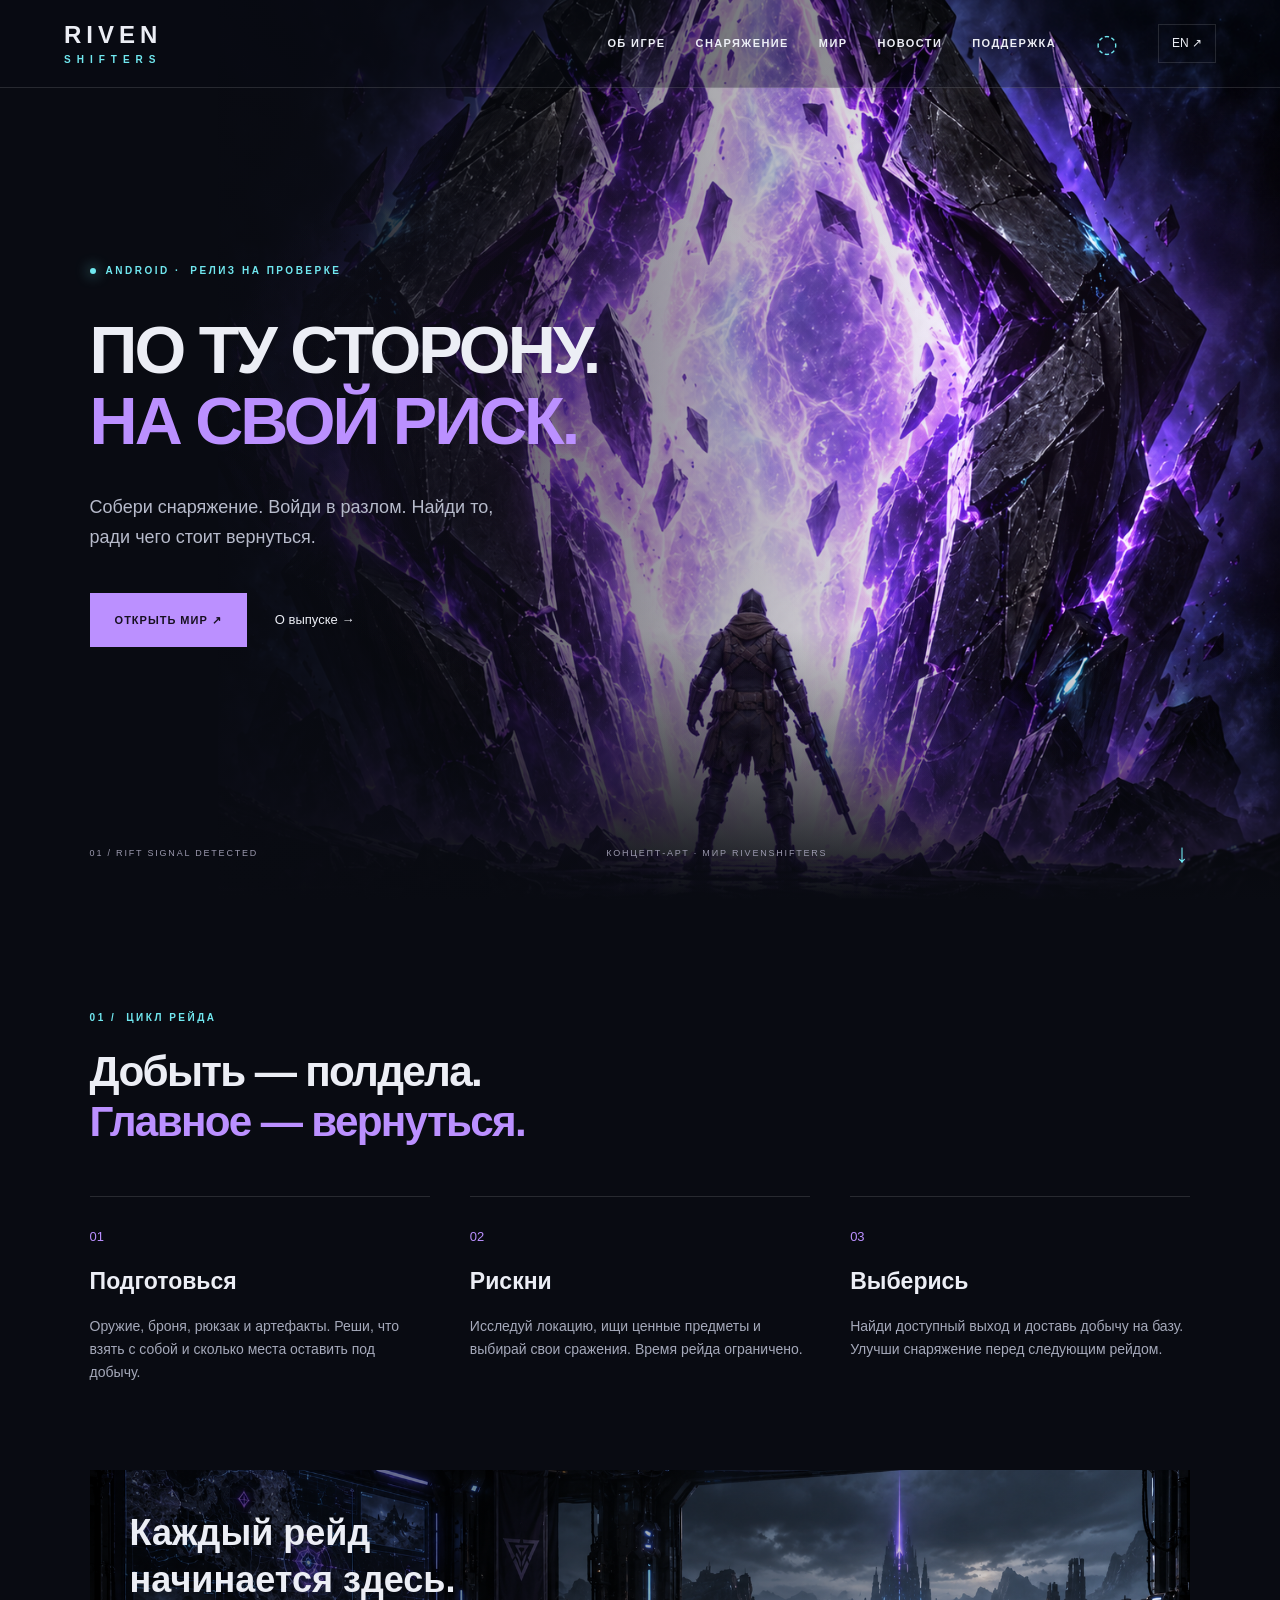
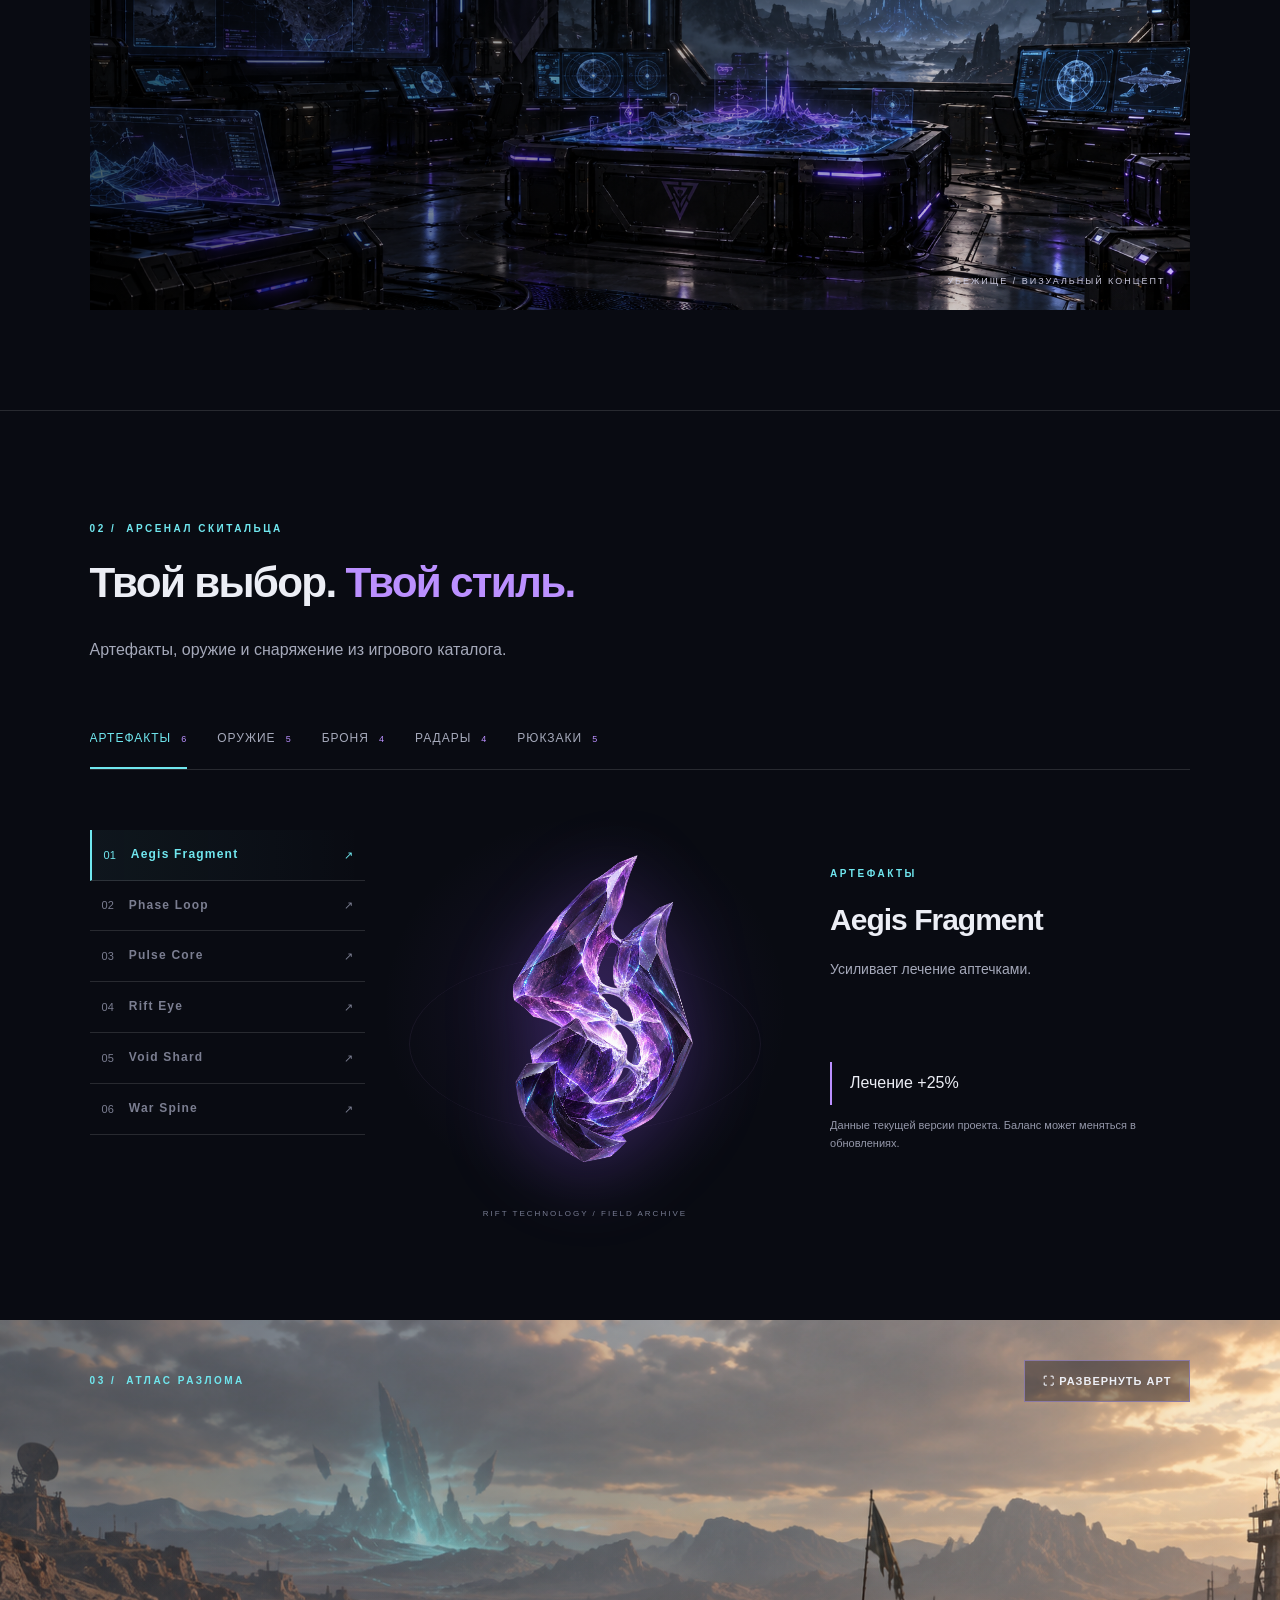
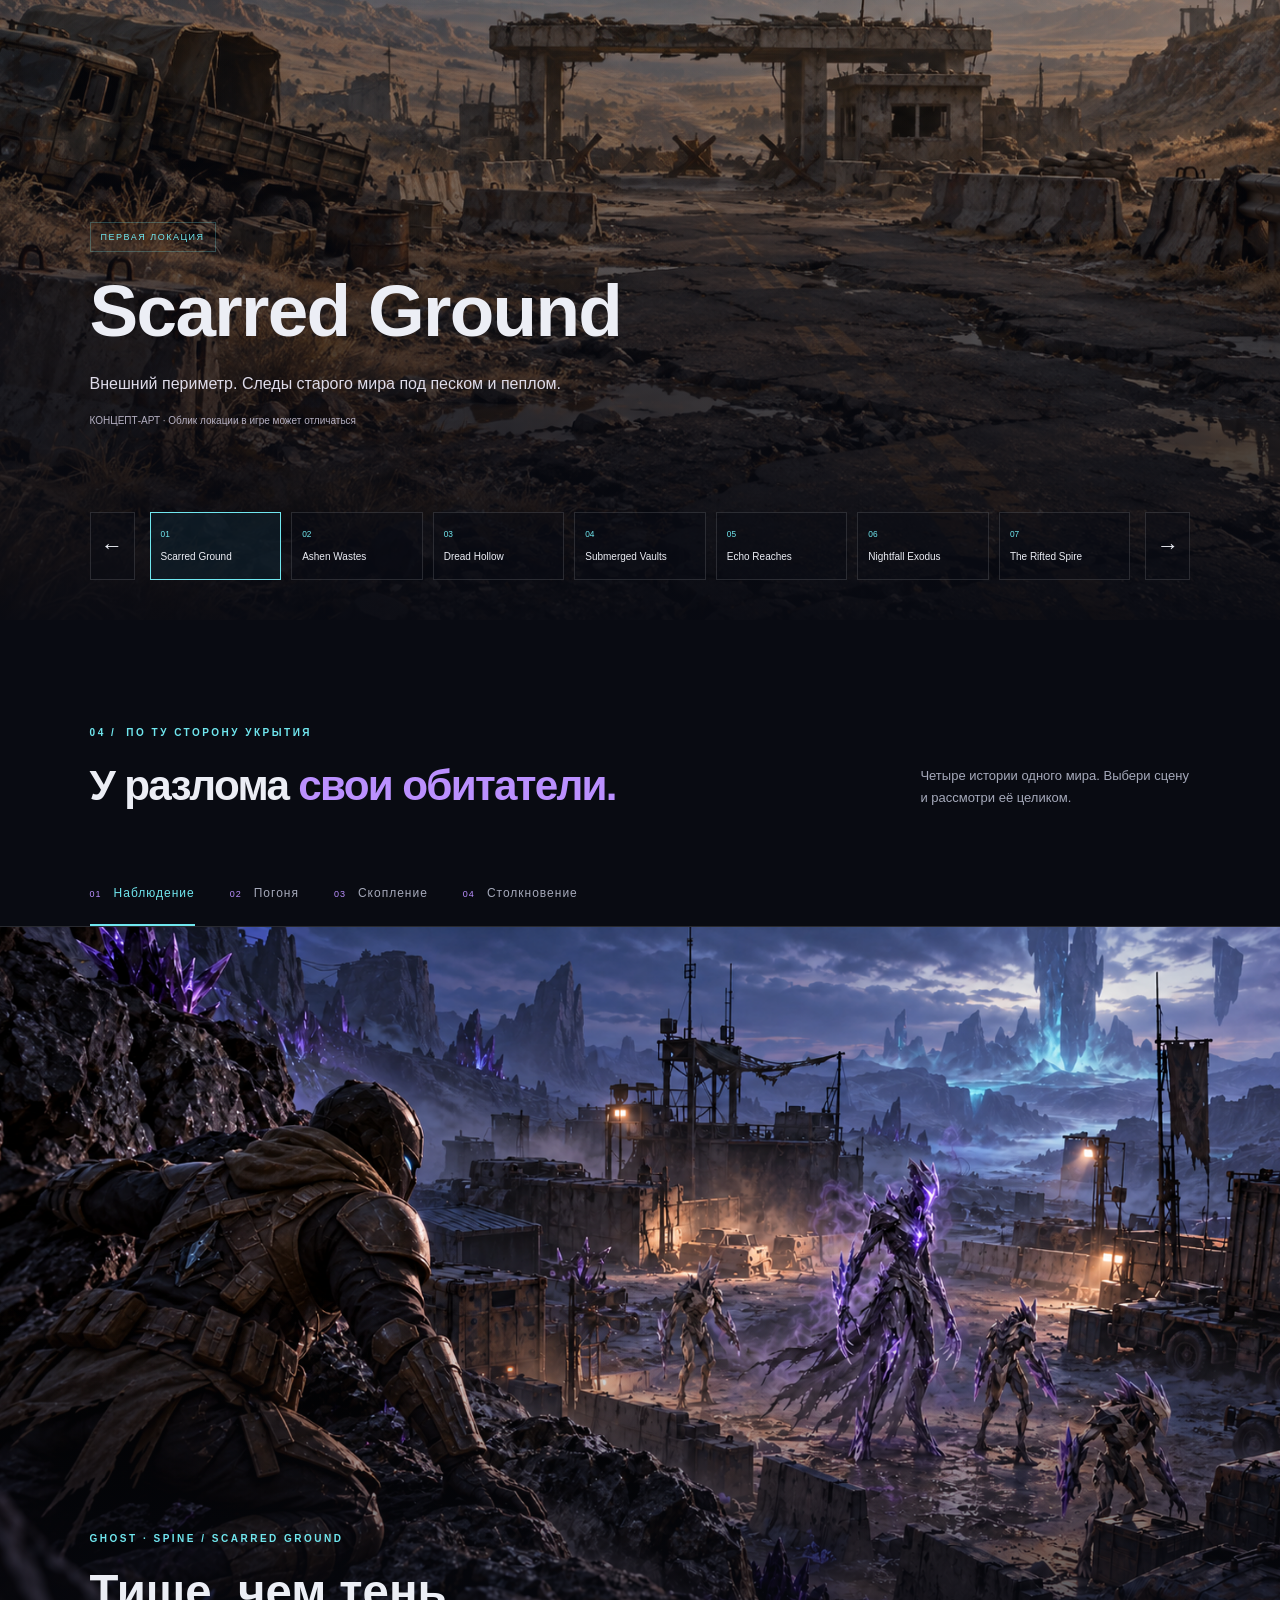
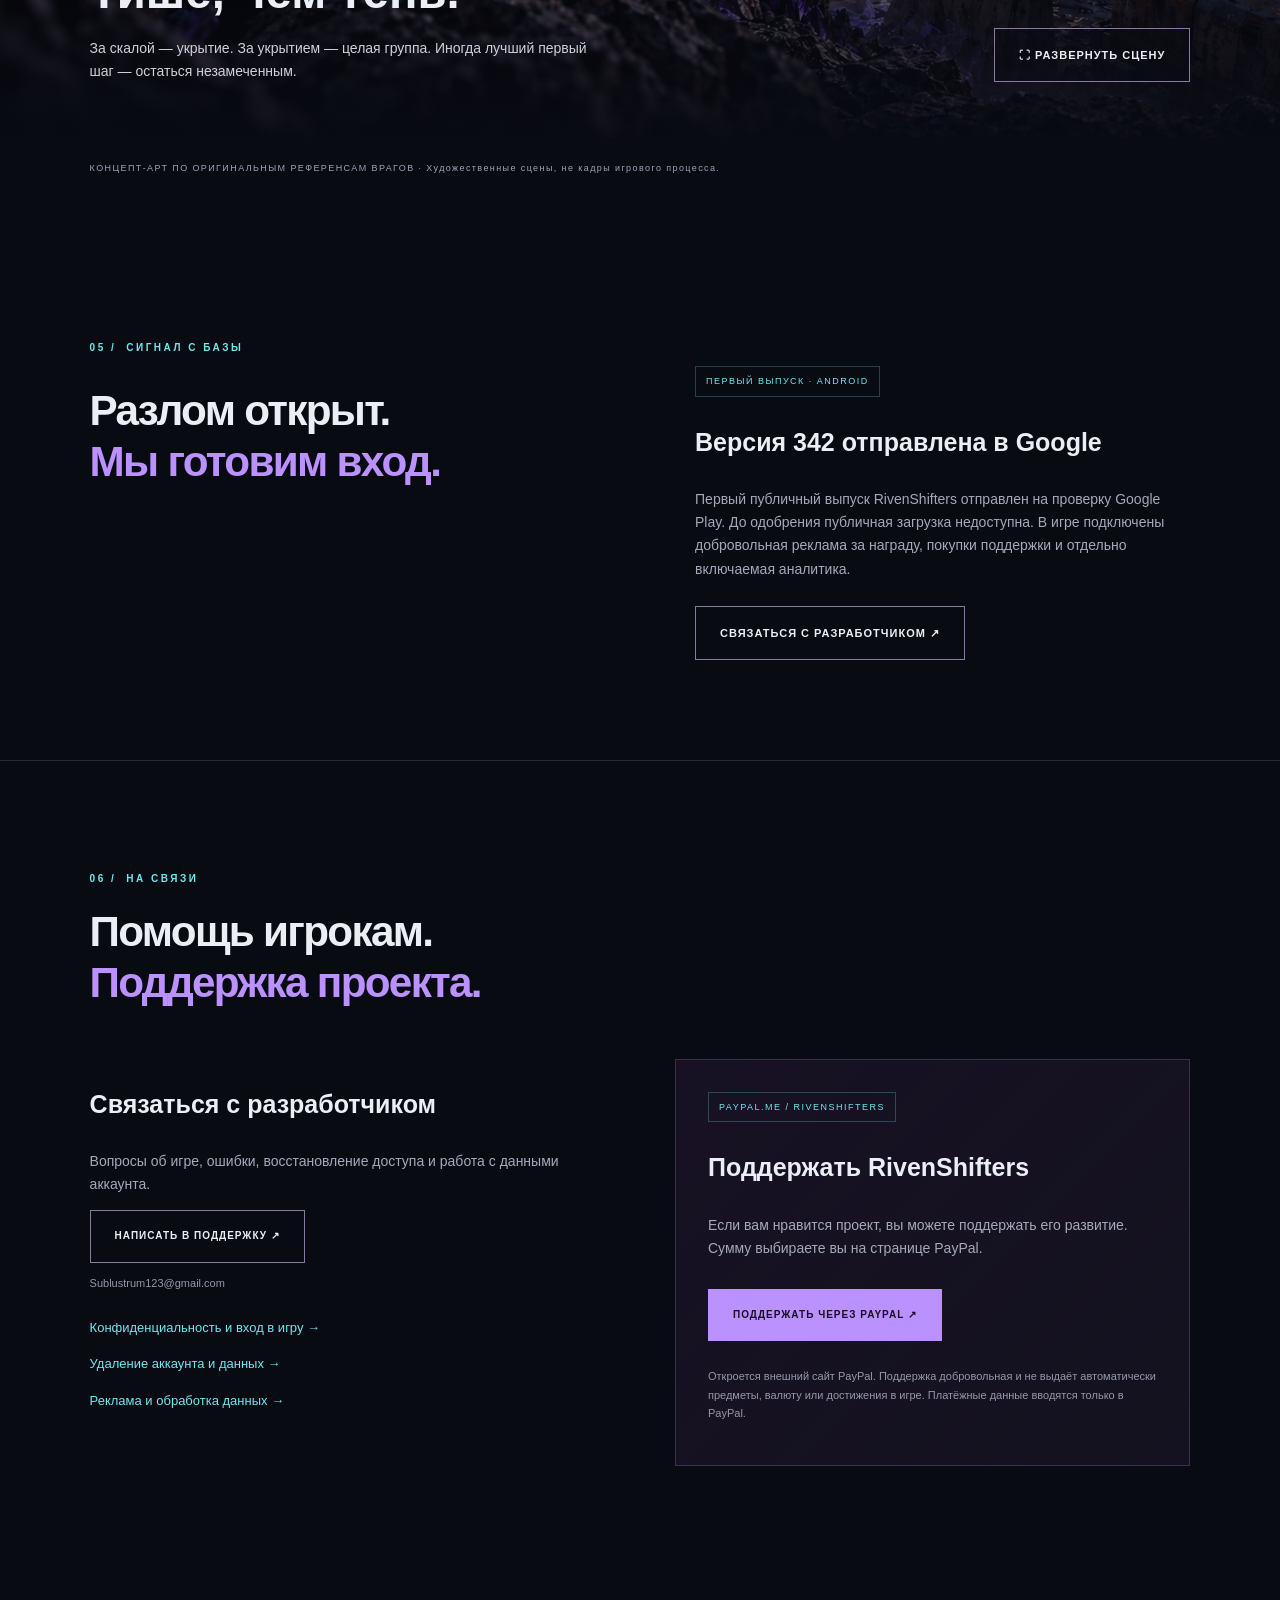
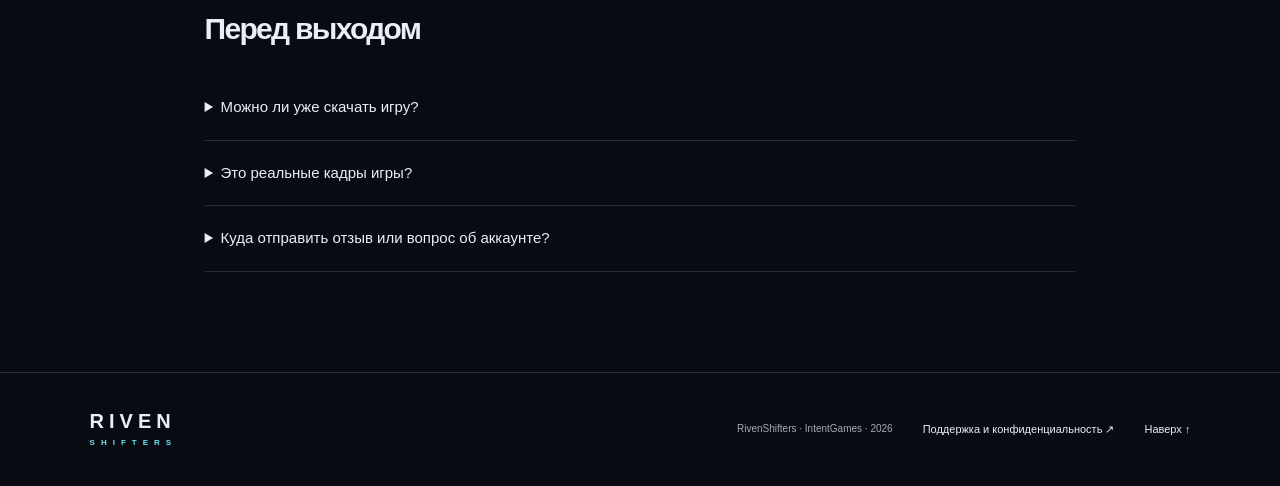
==== commit a0dc66d5: "Update bilingual website and privacy disclosures for release 342" ====
--- a/index.html
+++ b/index.html
@@ -1,9 +1,9 @@
 <!doctype html><html lang="ru"><head><meta charset="utf-8"><meta name="viewport" content="width=device-width,initial-scale=1"><meta name="theme-color" content="#090b12"><meta name="description" content="RivenShifters — рейды, артефакты и выживание за гранью разлома. Познакомьтесь с миром игры."><title>RivenShifters — За гранью разлома</title><link rel="icon" href="assets/raider-v2.png"><link rel="stylesheet" href="style.css"><link rel="stylesheet" href="expanded.css"><link rel="stylesheet" href="enemy-scenes.css"><link rel="stylesheet" href="support.css"><script>if(['#privacy','#english','#ads','#contact','#google-sign-in','#recovery-email'].includes(location.hash))location.replace('privacy.html'+location.hash);</script></head><body>
 <a class="skip" href="#main" data-ru="К содержимому" data-en="Skip to content">К содержимому</a>
 <header><a class="brand" href="#" aria-label="RivenShifters home">RIVEN<span>SHIFTERS</span></a><nav aria-label="Navigation"><a href="#raid" data-ru="ОБ ИГРЕ" data-en="THE GAME">ОБ ИГРЕ</a><a href="#gear" data-ru="СНАРЯЖЕНИЕ" data-en="EQUIPMENT">СНАРЯЖЕНИЕ</a><a href="#world" data-ru="МИР" data-en="WORLD">МИР</a><a href="#signal" data-ru="НОВОСТИ" data-en="NEWS">НОВОСТИ</a><a href="#support" data-ru="ПОДДЕРЖКА" data-en="SUPPORT">ПОДДЕРЖКА</a></nav><button id="motion" aria-pressed="false" aria-label="Отключить анимацию">◌</button><button id="language" aria-label="Switch language">EN ↗</button></header>
-<main id="main"><section class="hero"><div class="hero-art" role="img" aria-label="Рейдер перед фиолетовым разломом"></div><div class="rift-particles" aria-hidden="true"><i></i><i></i><i></i><i></i><i></i><i></i><i></i><i></i></div><div class="hero-content"><p class="eyebrow"><i></i> ANDROID · <span data-ru="ЗАКРЫТОЕ ТЕСТИРОВАНИЕ" data-en="CLOSED TESTING">ЗАКРЫТОЕ ТЕСТИРОВАНИЕ</span></p><h1 data-ru="ПО ТУ СТОРОНУ.<br><em>НА СВОЙ РИСК.</em>" data-en="BEYOND THE RIFT.<br><em>AT YOUR OWN RISK.</em>">ПО ТУ СТОРОНУ.<br><em>НА СВОЙ РИСК.</em></h1><p class="lead" data-ru="Собери снаряжение. Войди в разлом. Найди то, ради чего стоит вернуться." data-en="Gear up. Cross the rift. Find something worth coming back for.">Собери снаряжение. Войди в разлом. Найди то, ради чего стоит вернуться.</p><div class="actions"><a class="button primary" href="#raid" data-ru="ОТКРЫТЬ МИР ↗" data-en="EXPLORE THE WORLD ↗">ОТКРЫТЬ МИР ↗</a><a class="text-link" href="#signal" data-ru="О тестировании →" data-en="About testing →">О тестировании →</a></div></div><div class="hero-bottom"><span>01 / RIFT SIGNAL DETECTED</span><span data-ru="КОНЦЕПТ-АРТ · МИР RIVENSHIFTERS" data-en="CONCEPT ART · THE WORLD OF RIVENSHIFTERS">КОНЦЕПТ-АРТ · МИР RIVENSHIFTERS</span><a href="#raid" aria-label="Scroll down">↓</a></div></section>
+<main id="main"><section class="hero"><div class="hero-art" role="img" aria-label="Рейдер перед фиолетовым разломом"></div><div class="rift-particles" aria-hidden="true"><i></i><i></i><i></i><i></i><i></i><i></i><i></i><i></i></div><div class="hero-content"><p class="eyebrow"><i></i> ANDROID · <span data-ru="РЕЛИЗ НА ПРОВЕРКЕ" data-en="RELEASE UNDER REVIEW">РЕЛИЗ НА ПРОВЕРКЕ</span></p><h1 data-ru="ПО ТУ СТОРОНУ.<br><em>НА СВОЙ РИСК.</em>" data-en="BEYOND THE RIFT.<br><em>AT YOUR OWN RISK.</em>">ПО ТУ СТОРОНУ.<br><em>НА СВОЙ РИСК.</em></h1><p class="lead" data-ru="Собери снаряжение. Войди в разлом. Найди то, ради чего стоит вернуться." data-en="Gear up. Cross the rift. Find something worth coming back for.">Собери снаряжение. Войди в разлом. Найди то, ради чего стоит вернуться.</p><div class="actions"><a class="button primary" href="#raid" data-ru="ОТКРЫТЬ МИР ↗" data-en="EXPLORE THE WORLD ↗">ОТКРЫТЬ МИР ↗</a><a class="text-link" href="#signal" data-ru="О выпуске →" data-en="About the release →">О выпуске →</a></div></div><div class="hero-bottom"><span>01 / RIFT SIGNAL DETECTED</span><span data-ru="КОНЦЕПТ-АРТ · МИР RIVENSHIFTERS" data-en="CONCEPT ART · THE WORLD OF RIVENSHIFTERS">КОНЦЕПТ-АРТ · МИР RIVENSHIFTERS</span><a href="#raid" aria-label="Scroll down">↓</a></div></section>
 <section id="raid" class="section"><div class="section-heading"><p class="eyebrow">01 / <span data-ru="ЦИКЛ РЕЙДА" data-en="THE RAID LOOP">ЦИКЛ РЕЙДА</span></p><h2 data-ru="Добыть — полдела.<br><em>Главное — вернуться.</em>" data-en="Finding loot is half the battle.<br><em>Getting out is the rest.</em>">Добыть — полдела.<br><em>Главное — вернуться.</em></h2></div><div class="loop"><article><span>01</span><h3 data-ru="Подготовься" data-en="Prepare">Подготовься</h3><p data-ru="Оружие, броня, рюкзак и артефакты. Реши, что взять с собой и сколько места оставить под добычу." data-en="Weapons, armor, a backpack and artifacts. Choose your loadout and leave room for what you find.">Оружие, броня, рюкзак и артефакты. Реши, что взять с собой и сколько места оставить под добычу.</p></article><article><span>02</span><h3 data-ru="Рискни" data-en="Take the risk">Рискни</h3><p data-ru="Исследуй локацию, ищи ценные предметы и выбирай свои сражения. Время рейда ограничено." data-en="Explore, search for valuable items and pick your battles. Your time in the raid is limited.">Исследуй локацию, ищи ценные предметы и выбирай свои сражения. Время рейда ограничено.</p></article><article><span>03</span><h3 data-ru="Выберись" data-en="Extract">Выберись</h3><p data-ru="Найди доступный выход и доставь добычу на базу. Улучши снаряжение перед следующим рейдом." data-en="Reach an available exit and bring your loot home. Upgrade your equipment for the next raid.">Найди доступный выход и доставь добычу на базу. Улучши снаряжение перед следующим рейдом.</p></article></div><figure class="base-image"><img src="assets/base.png" loading="lazy" alt="Концепт базы RivenShifters"><figcaption data-ru="УБЕЖИЩЕ / ВИЗУАЛЬНЫЙ КОНЦЕПТ" data-en="THE HIDEOUT / VISUAL CONCEPT">УБЕЖИЩЕ / ВИЗУАЛЬНЫЙ КОНЦЕПТ</figcaption><div class="image-title" data-ru="Каждый рейд<br>начинается здесь." data-en="Every raid<br>starts here.">Каждый рейд<br>начинается здесь.</div></figure></section>
-<section id="gear" class="section equipment"><div class="section-heading"><p class="eyebrow">02 / <span data-ru="АРСЕНАЛ СКИТАЛЬЦА" data-en="THE RAIDER'S ARSENAL">АРСЕНАЛ СКИТАЛЬЦА</span></p><h2 data-ru="Твой выбор. <em>Твой стиль.</em>" data-en="Your loadout. <em>Your rules.</em>">Твой выбор. <em>Твой стиль.</em></h2><p data-ru="Артефакты, оружие и снаряжение из игрового каталога." data-en="Artifacts, weapons and equipment from the game catalog.">Артефакты, оружие и снаряжение из игрового каталога.</p></div><div class="category-tabs" role="tablist" aria-label="Категории снаряжения"></div><div id="category-panel" role="tabpanel"><div class="gear-layout"><div class="gear-tabs" role="tablist" aria-label="Предметы"></div><div class="gear-stage"><div class="orbit"></div><img id="gear-image" src="assets/void.png" alt=""><span class="stage-label">RIFT TECHNOLOGY / FIELD ARCHIVE</span></div><article id="gear-panel" role="tabpanel" aria-live="polite"><p class="eyebrow" id="gear-type"></p><h3 id="gear-name"></h3><p id="gear-description"></p><div class="stat" id="gear-stat"></div><p class="fine" data-ru="Данные текущей версии проекта. Баланс может измениться к выпуску." data-en="Current project data. Balance may change before release.">Данные текущей версии проекта. Баланс может измениться к выпуску.</p></article></div></div></section><section id="world" class="locations" aria-label="Локации"><img id="location-image" src="assets/locations/01_scarred_ground.png" alt="Scarred Ground" loading="lazy"><div class="location-shade"></div><div class="location-top"><p class="eyebrow">03 / <span data-ru="АТЛАС РАЗЛОМА" data-en="THE RIFT ATLAS">АТЛАС РАЗЛОМА</span></p><button id="expand-location" class="button" data-ru="⛶ РАЗВЕРНУТЬ АРТ" data-en="⛶ EXPAND ART">⛶ РАЗВЕРНУТЬ АРТ</button></div><div class="location-copy" aria-live="polite"><span class="badge" id="location-status"></span><h2 id="location-name"></h2><p id="location-description"></p><p class="fine" data-ru="КОНЦЕПТ-АРТ · Облик локации в игре может отличаться" data-en="CONCEPT ART · In-game appearance may differ">КОНЦЕПТ-АРТ · Облик локации в игре может отличаться</p></div><div class="location-navigation"><button id="location-prev" aria-label="Previous location">←</button><div id="location-tabs" role="tablist" aria-label="Выбор локации"></div><button id="location-next" aria-label="Next location">→</button></div></section><dialog id="art-dialog"><button id="close-art" aria-label="Закрыть / Close">×</button><img id="full-art" alt=""><p id="full-art-caption"></p></dialog>
-<section id="enemies" class="enemy-gallery" aria-label="Сцены с врагами"><div class="enemy-heading"><div><p class="eyebrow">04 / <span data-ru="ПО ТУ СТОРОНУ УКРЫТИЯ" data-en="BEYOND YOUR COVER">ПО ТУ СТОРОНУ УКРЫТИЯ</span></p><h2 data-ru="У разлома <em>свои обитатели.</em>" data-en="The rift has <em>its own inhabitants.</em>">У разлома <em>свои обитатели.</em></h2></div><p data-ru="Четыре истории одного мира. Выбери сцену и рассмотри её целиком." data-en="Four stories from one world. Choose a scene and explore the full artwork.">Четыре истории одного мира. Выбери сцену и рассмотри её целиком.</p></div><div id="enemy-tabs" role="tablist" aria-label="Выбор сцены"></div><div id="enemy-scene" role="tabpanel"><img id="enemy-image" src="assets/recon-v2.png" alt="" loading="lazy"><div class="enemy-caption"><div aria-live="polite"><p class="eyebrow" id="enemy-cast"></p><h3 id="enemy-title"></h3><p id="enemy-text"></p></div><button id="expand-enemy" class="button" data-ru="⛶ РАЗВЕРНУТЬ СЦЕНУ" data-en="⛶ EXPAND SCENE">⛶ РАЗВЕРНУТЬ СЦЕНУ</button></div></div><p class="enemy-disclaimer" data-ru="КОНЦЕПТ-АРТ ПО ОРИГИНАЛЬНЫМ РЕФЕРЕНСАМ ВРАГОВ · Художественные сцены, не кадры игрового процесса." data-en="CONCEPT ART BASED ON ORIGINAL ENEMY REFERENCES · Artistic scenes, not captured gameplay.">КОНЦЕПТ-АРТ ПО ОРИГИНАЛЬНЫМ РЕФЕРЕНСАМ ВРАГОВ · Художественные сцены, не кадры игрового процесса.</p></section><section id="signal" class="section signal"><p class="eyebrow">05 / <span data-ru="СИГНАЛ С БАЗЫ" data-en="TRANSMISSION FROM BASE">СИГНАЛ С БАЗЫ</span></p><div class="signal-grid"><h2 data-ru="Разлом открыт.<br><em>Мы готовим вход.</em>" data-en="The rift is open.<br><em>We're preparing the way.</em>">Разлом открыт.<br><em>Мы готовим вход.</em></h2><div><span class="badge" data-ru="В РАЗРАБОТКЕ · ANDROID" data-en="IN DEVELOPMENT · ANDROID">В РАЗРАБОТКЕ · ANDROID</span><h3 data-ru="Закрытое тестирование" data-en="Closed testing">Закрытое тестирование</h3><p data-ru="RivenShifters готовится к выпуску. Сейчас мы работаем над стабильностью, удобством управления и балансом рейдов. Публичная загрузка пока недоступна." data-en="RivenShifters is preparing for release. We're working on stability, controls and raid balance. Public downloads are not available yet.">RivenShifters готовится к выпуску. Сейчас мы работаем над стабильностью, удобством управления и балансом рейдов. Публичная загрузка пока недоступна.</p><a class="button" href="mailto:Sublustrum123@gmail.com?subject=RivenShifters%20feedback" data-ru="СВЯЗАТЬСЯ С РАЗРАБОТЧИКОМ ↗" data-en="CONTACT THE DEVELOPER ↗">СВЯЗАТЬСЯ С РАЗРАБОТЧИКОМ ↗</a></div></div></section>
-<section id="support" class="section support-section"><p class="eyebrow">06 / <span data-ru="НА СВЯЗИ" data-en="STAY IN TOUCH">НА СВЯЗИ</span></p><h2 data-ru="Помощь игрокам.<br><em>Поддержка проекта.</em>" data-en="Help for players.<br><em>Support the project.</em>">Помощь игрокам.<br><em>Поддержка проекта.</em></h2><div class="support-grid"><article><h3 data-ru="Связаться с разработчиком" data-en="Contact the developer">Связаться с разработчиком</h3><p data-ru="Вопросы об игре, ошибки, восстановление доступа и работа с данными аккаунта." data-en="Game questions, bug reports, account access and personal data requests.">Вопросы об игре, ошибки, восстановление доступа и работа с данными аккаунта.</p><a class="button" href="mailto:Sublustrum123@gmail.com?subject=RivenShifters%20support" data-ru="НАПИСАТЬ В ПОДДЕРЖКУ ↗" data-en="EMAIL SUPPORT ↗">НАПИСАТЬ В ПОДДЕРЖКУ ↗</a><p class="fine">Sublustrum123@gmail.com</p><div class="support-links"><a href="privacy.html" data-ru="Конфиденциальность и вход в игру →" data-en="Privacy and game sign-in →">Конфиденциальность и вход в игру →</a><a href="delete-account.html" data-ru="Удаление аккаунта и данных →" data-en="Account and data deletion →">Удаление аккаунта и данных →</a><a href="rewarded-privacy.html" data-ru="Реклама и обработка данных →" data-en="Advertising and data processing →">Реклама и обработка данных →</a></div></article><article class="donation-panel"><span class="badge">PAYPAL.ME / RIVENSHIFTERS</span><h3 data-ru="Поддержать RivenShifters" data-en="Support RivenShifters">Поддержать RivenShifters</h3><p data-ru="Если вам нравится проект, вы можете поддержать его развитие. Сумму выбираете вы на странице PayPal." data-en="If you enjoy the project, you can support its development. Choose your contribution on the PayPal page.">Если вам нравится проект, вы можете поддержать его развитие. Сумму выбираете вы на странице PayPal.</p><a class="button primary" id="paypal-support" href="https://www.paypal.com/paypalme/RivenShifters" target="_blank" rel="noopener noreferrer" data-ru="ПОДДЕРЖАТЬ ЧЕРЕЗ PAYPAL ↗" data-en="SUPPORT VIA PAYPAL ↗">ПОДДЕРЖАТЬ ЧЕРЕЗ PAYPAL ↗</a><p class="fine" data-ru="Откроется внешний сайт PayPal. Поддержка добровольная и не выдаёт автоматически предметы, валюту или достижения в игре. Платёжные данные вводятся только в PayPal." data-en="Opens the external PayPal website. Support is voluntary and does not automatically grant in-game items, currency or achievements. Enter payment information only on PayPal.">Откроется внешний сайт PayPal. Поддержка добровольная и не выдаёт автоматически предметы, валюту или достижения в игре. Платёжные данные вводятся только в PayPal.</p></article></div></section><section class="section faq"><h2 data-ru="Перед выходом" data-en="Before you go">Перед выходом</h2><details><summary data-ru="Можно ли уже скачать игру?" data-en="Can I download the game yet?">Можно ли уже скачать игру?</summary><p data-ru="Игра находится на этапе закрытого тестирования Android. Информацию о публичном выпуске добавим позже." data-en="The Android game is in closed testing. Public release information will be added later.">Игра находится на этапе закрытого тестирования Android. Информацию о публичном выпуске добавим позже.</p></details><details><summary data-ru="Это реальные кадры игры?" data-en="Are these actual gameplay images?">Это реальные кадры игры?</summary><p data-ru="На этой версии сайта представлены концепт-арт мира и изображения игровых предметов. Они передают художественное направление; это не запись игрового процесса." data-en="This website shows world concept art and game item artwork. They represent the visual direction, not captured gameplay.">На этой версии сайта представлены концепт-арт мира и изображения игровых предметов. Они передают художественное направление; это не запись игрового процесса.</p></details><details><summary data-ru="Куда отправить отзыв или вопрос об аккаунте?" data-en="Where do I send feedback or account questions?">Куда отправить отзыв или вопрос об аккаунте?</summary><p><a href="mailto:Sublustrum123@gmail.com">Sublustrum123@gmail.com</a><br><span data-ru="Не отправляйте пароли и коды подтверждения. Информация об обработке данных и удалении аккаунта доступна в разделе конфиденциальности." data-en="Do not send passwords or verification codes. Data processing and account deletion information is available in the privacy section.">Не отправляйте пароли и коды подтверждения. Информация об обработке данных и удалении аккаунта доступна на основном сайте.</span></p></details></section></main>
-<footer><a class="brand" href="#">RIVEN<span>SHIFTERS</span></a><p data-ru="RivenShifters · IntentGames · 2026" data-en="RivenShifters · IntentGames · 2026">RivenShifters · IntentGames · 2026</p><a href="privacy.html" target="_blank" rel="noopener" data-ru="Поддержка и конфиденциальность ↗" data-en="Support & privacy ↗">Поддержка и конфиденциальность ↗</a><a href="#" data-ru="Наверх ↑" data-en="Back to top ↑">Наверх ↑</a></footer><script src="catalog.js?v=235"></script><script src="showcase.js"></script><script src="enemy-scenes.js"></script></body></html>
+<section id="gear" class="section equipment"><div class="section-heading"><p class="eyebrow">02 / <span data-ru="АРСЕНАЛ СКИТАЛЬЦА" data-en="THE RAIDER'S ARSENAL">АРСЕНАЛ СКИТАЛЬЦА</span></p><h2 data-ru="Твой выбор. <em>Твой стиль.</em>" data-en="Your loadout. <em>Your rules.</em>">Твой выбор. <em>Твой стиль.</em></h2><p data-ru="Артефакты, оружие и снаряжение из игрового каталога." data-en="Artifacts, weapons and equipment from the game catalog.">Артефакты, оружие и снаряжение из игрового каталога.</p></div><div class="category-tabs" role="tablist" aria-label="Категории снаряжения"></div><div id="category-panel" role="tabpanel"><div class="gear-layout"><div class="gear-tabs" role="tablist" aria-label="Предметы"></div><div class="gear-stage"><div class="orbit"></div><img id="gear-image" src="assets/void.png" alt=""><span class="stage-label">RIFT TECHNOLOGY / FIELD ARCHIVE</span></div><article id="gear-panel" role="tabpanel" aria-live="polite"><p class="eyebrow" id="gear-type"></p><h3 id="gear-name"></h3><p id="gear-description"></p><div class="stat" id="gear-stat"></div><p class="fine" data-ru="Данные текущей версии проекта. Баланс может меняться в обновлениях." data-en="Current project data. Balance may change in updates.">Данные текущей версии проекта. Баланс может меняться в обновлениях.</p></article></div></div></section><section id="world" class="locations" aria-label="Локации"><img id="location-image" src="assets/locations/01_scarred_ground.png" alt="Scarred Ground" loading="lazy"><div class="location-shade"></div><div class="location-top"><p class="eyebrow">03 / <span data-ru="АТЛАС РАЗЛОМА" data-en="THE RIFT ATLAS">АТЛАС РАЗЛОМА</span></p><button id="expand-location" class="button" data-ru="⛶ РАЗВЕРНУТЬ АРТ" data-en="⛶ EXPAND ART">⛶ РАЗВЕРНУТЬ АРТ</button></div><div class="location-copy" aria-live="polite"><span class="badge" id="location-status"></span><h2 id="location-name"></h2><p id="location-description"></p><p class="fine" data-ru="КОНЦЕПТ-АРТ · Облик локации в игре может отличаться" data-en="CONCEPT ART · In-game appearance may differ">КОНЦЕПТ-АРТ · Облик локации в игре может отличаться</p></div><div class="location-navigation"><button id="location-prev" aria-label="Previous location">←</button><div id="location-tabs" role="tablist" aria-label="Выбор локации"></div><button id="location-next" aria-label="Next location">→</button></div></section><dialog id="art-dialog"><button id="close-art" aria-label="Закрыть / Close">×</button><img id="full-art" alt=""><p id="full-art-caption"></p></dialog>
+<section id="enemies" class="enemy-gallery" aria-label="Сцены с врагами"><div class="enemy-heading"><div><p class="eyebrow">04 / <span data-ru="ПО ТУ СТОРОНУ УКРЫТИЯ" data-en="BEYOND YOUR COVER">ПО ТУ СТОРОНУ УКРЫТИЯ</span></p><h2 data-ru="У разлома <em>свои обитатели.</em>" data-en="The rift has <em>its own inhabitants.</em>">У разлома <em>свои обитатели.</em></h2></div><p data-ru="Четыре истории одного мира. Выбери сцену и рассмотри её целиком." data-en="Four stories from one world. Choose a scene and explore the full artwork.">Четыре истории одного мира. Выбери сцену и рассмотри её целиком.</p></div><div id="enemy-tabs" role="tablist" aria-label="Выбор сцены"></div><div id="enemy-scene" role="tabpanel"><img id="enemy-image" src="assets/recon-v2.png" alt="" loading="lazy"><div class="enemy-caption"><div aria-live="polite"><p class="eyebrow" id="enemy-cast"></p><h3 id="enemy-title"></h3><p id="enemy-text"></p></div><button id="expand-enemy" class="button" data-ru="⛶ РАЗВЕРНУТЬ СЦЕНУ" data-en="⛶ EXPAND SCENE">⛶ РАЗВЕРНУТЬ СЦЕНУ</button></div></div><p class="enemy-disclaimer" data-ru="КОНЦЕПТ-АРТ ПО ОРИГИНАЛЬНЫМ РЕФЕРЕНСАМ ВРАГОВ · Художественные сцены, не кадры игрового процесса." data-en="CONCEPT ART BASED ON ORIGINAL ENEMY REFERENCES · Artistic scenes, not captured gameplay.">КОНЦЕПТ-АРТ ПО ОРИГИНАЛЬНЫМ РЕФЕРЕНСАМ ВРАГОВ · Художественные сцены, не кадры игрового процесса.</p></section><section id="signal" class="section signal"><p class="eyebrow">05 / <span data-ru="СИГНАЛ С БАЗЫ" data-en="TRANSMISSION FROM BASE">СИГНАЛ С БАЗЫ</span></p><div class="signal-grid"><h2 data-ru="Разлом открыт.<br><em>Мы готовим вход.</em>" data-en="The rift is open.<br><em>We're preparing the way.</em>">Разлом открыт.<br><em>Мы готовим вход.</em></h2><div><span class="badge" data-ru="ПЕРВЫЙ ВЫПУСК · ANDROID" data-en="FIRST RELEASE · ANDROID">ПЕРВЫЙ ВЫПУСК · ANDROID</span><h3 data-ru="Версия 342 отправлена в Google" data-en="Version 342 submitted to Google">Версия 342 отправлена в Google</h3><p data-ru="Первый публичный выпуск RivenShifters отправлен на проверку Google Play. До одобрения публичная загрузка недоступна. В игре подключены добровольная реклама за награду, покупки поддержки и отдельно включаемая аналитика." data-en="The first public RivenShifters release has been submitted for Google Play review. Public downloads are unavailable until approval. The game includes optional rewarded ads, support purchases and separately enabled analytics.">Первый публичный выпуск RivenShifters отправлен на проверку Google Play. До одобрения публичная загрузка недоступна. В игре подключены добровольная реклама за награду, покупки поддержки и отдельно включаемая аналитика.</p><a class="button" href="mailto:Sublustrum123@gmail.com?subject=RivenShifters%20feedback" data-ru="СВЯЗАТЬСЯ С РАЗРАБОТЧИКОМ ↗" data-en="CONTACT THE DEVELOPER ↗">СВЯЗАТЬСЯ С РАЗРАБОТЧИКОМ ↗</a></div></div></section>
+<section id="support" class="section support-section"><p class="eyebrow">06 / <span data-ru="НА СВЯЗИ" data-en="STAY IN TOUCH">НА СВЯЗИ</span></p><h2 data-ru="Помощь игрокам.<br><em>Поддержка проекта.</em>" data-en="Help for players.<br><em>Support the project.</em>">Помощь игрокам.<br><em>Поддержка проекта.</em></h2><div class="support-grid"><article><h3 data-ru="Связаться с разработчиком" data-en="Contact the developer">Связаться с разработчиком</h3><p data-ru="Вопросы об игре, ошибки, восстановление доступа и работа с данными аккаунта." data-en="Game questions, bug reports, account access and personal data requests.">Вопросы об игре, ошибки, восстановление доступа и работа с данными аккаунта.</p><a class="button" href="mailto:Sublustrum123@gmail.com?subject=RivenShifters%20support" data-ru="НАПИСАТЬ В ПОДДЕРЖКУ ↗" data-en="EMAIL SUPPORT ↗">НАПИСАТЬ В ПОДДЕРЖКУ ↗</a><p class="fine">Sublustrum123@gmail.com</p><div class="support-links"><a href="privacy.html" data-ru="Конфиденциальность и вход в игру →" data-en="Privacy and game sign-in →">Конфиденциальность и вход в игру →</a><a href="delete-account.html" data-ru="Удаление аккаунта и данных →" data-en="Account and data deletion →">Удаление аккаунта и данных →</a><a href="rewarded-privacy.html" data-ru="Реклама и обработка данных →" data-en="Advertising and data processing →">Реклама и обработка данных →</a></div></article><article class="donation-panel"><span class="badge">PAYPAL.ME / RIVENSHIFTERS</span><h3 data-ru="Поддержать RivenShifters" data-en="Support RivenShifters">Поддержать RivenShifters</h3><p data-ru="Если вам нравится проект, вы можете поддержать его развитие. Сумму выбираете вы на странице PayPal." data-en="If you enjoy the project, you can support its development. Choose your contribution on the PayPal page.">Если вам нравится проект, вы можете поддержать его развитие. Сумму выбираете вы на странице PayPal.</p><a class="button primary" id="paypal-support" href="https://www.paypal.com/paypalme/RivenShifters" target="_blank" rel="noopener noreferrer" data-ru="ПОДДЕРЖАТЬ ЧЕРЕЗ PAYPAL ↗" data-en="SUPPORT VIA PAYPAL ↗">ПОДДЕРЖАТЬ ЧЕРЕЗ PAYPAL ↗</a><p class="fine" data-ru="Откроется внешний сайт PayPal. Поддержка добровольная и не выдаёт автоматически предметы, валюту или достижения в игре. Платёжные данные вводятся только в PayPal." data-en="Opens the external PayPal website. Support is voluntary and does not automatically grant in-game items, currency or achievements. Enter payment information only on PayPal.">Откроется внешний сайт PayPal. Поддержка добровольная и не выдаёт автоматически предметы, валюту или достижения в игре. Платёжные данные вводятся только в PayPal.</p></article></div></section><section class="section faq"><h2 data-ru="Перед выходом" data-en="Before you go">Перед выходом</h2><details><summary data-ru="Можно ли уже скачать игру?" data-en="Can I download the game yet?">Можно ли уже скачать игру?</summary><p data-ru="Версия 342 для Android отправлена на проверку Google Play. Публичную ссылку добавим после подтверждения доступности игры в магазине." data-en="Android version 342 has been submitted for Google Play review. We will add the public download link after confirming store availability.">Версия 342 для Android отправлена на проверку Google Play. Публичную ссылку добавим после подтверждения доступности игры в магазине.</p></details><details><summary data-ru="Это реальные кадры игры?" data-en="Are these actual gameplay images?">Это реальные кадры игры?</summary><p data-ru="На этой версии сайта представлены концепт-арт мира и изображения игровых предметов. Они передают художественное направление; это не запись игрового процесса." data-en="This website shows world concept art and game item artwork. They represent the visual direction, not captured gameplay.">На этой версии сайта представлены концепт-арт мира и изображения игровых предметов. Они передают художественное направление; это не запись игрового процесса.</p></details><details><summary data-ru="Куда отправить отзыв или вопрос об аккаунте?" data-en="Where do I send feedback or account questions?">Куда отправить отзыв или вопрос об аккаунте?</summary><p><a href="mailto:Sublustrum123@gmail.com">Sublustrum123@gmail.com</a><br><span data-ru="Не отправляйте пароли и коды подтверждения. Информация об обработке данных и удалении аккаунта доступна в разделе конфиденциальности." data-en="Do not send passwords or verification codes. Data processing and account deletion information is available in the privacy section.">Не отправляйте пароли и коды подтверждения. Информация об обработке данных и удалении аккаунта доступна в разделе конфиденциальности.</span></p></details></section></main>
+<footer><a class="brand" href="#">RIVEN<span>SHIFTERS</span></a><p data-ru="RivenShifters · IntentGames · 2026" data-en="RivenShifters · IntentGames · 2026">RivenShifters · IntentGames · 2026</p><a href="privacy.html" target="_blank" rel="noopener" data-ru="Поддержка и конфиденциальность ↗" data-en="Support & privacy ↗">Поддержка и конфиденциальность ↗</a><a href="#" data-ru="Наверх ↑" data-en="Back to top ↑">Наверх ↑</a></footer><script src="catalog.js?v=235"></script><script src="showcase.js?v=342-20261124"></script><script src="enemy-scenes.js"></script></body></html>
